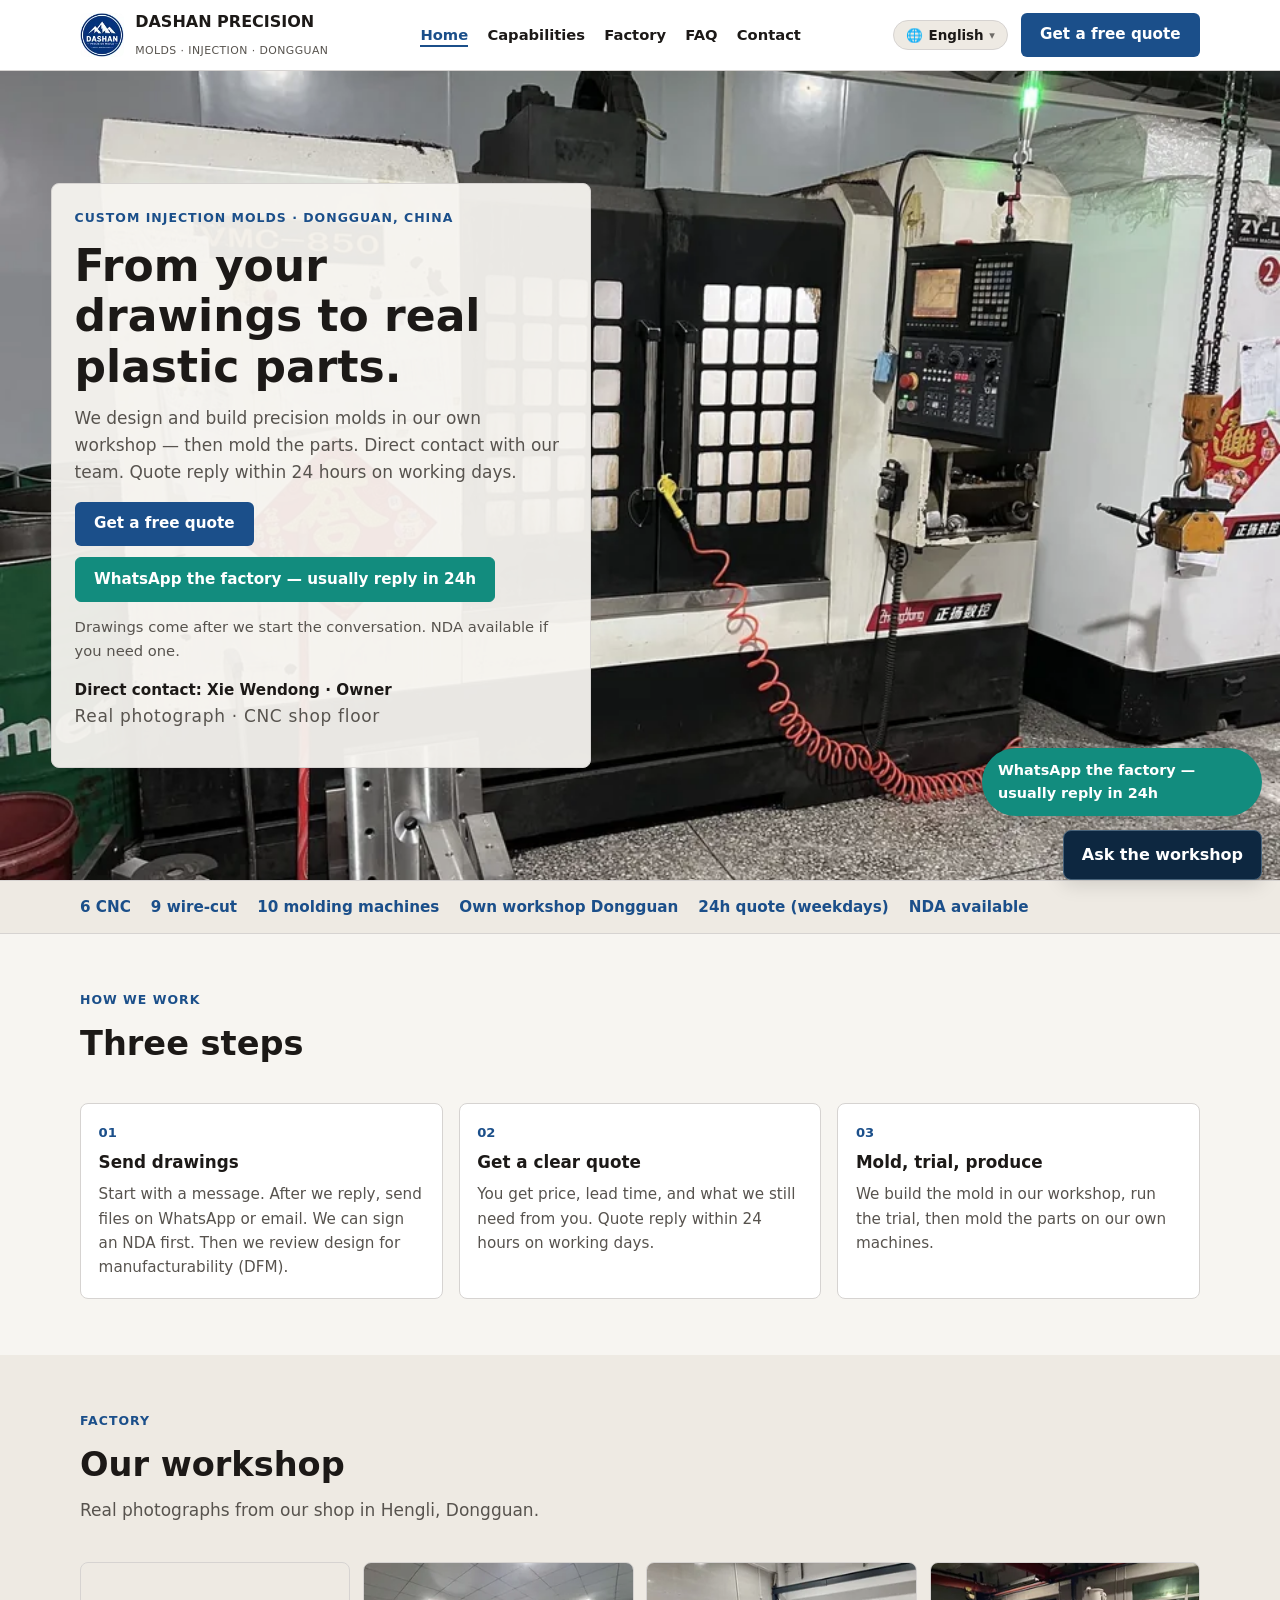
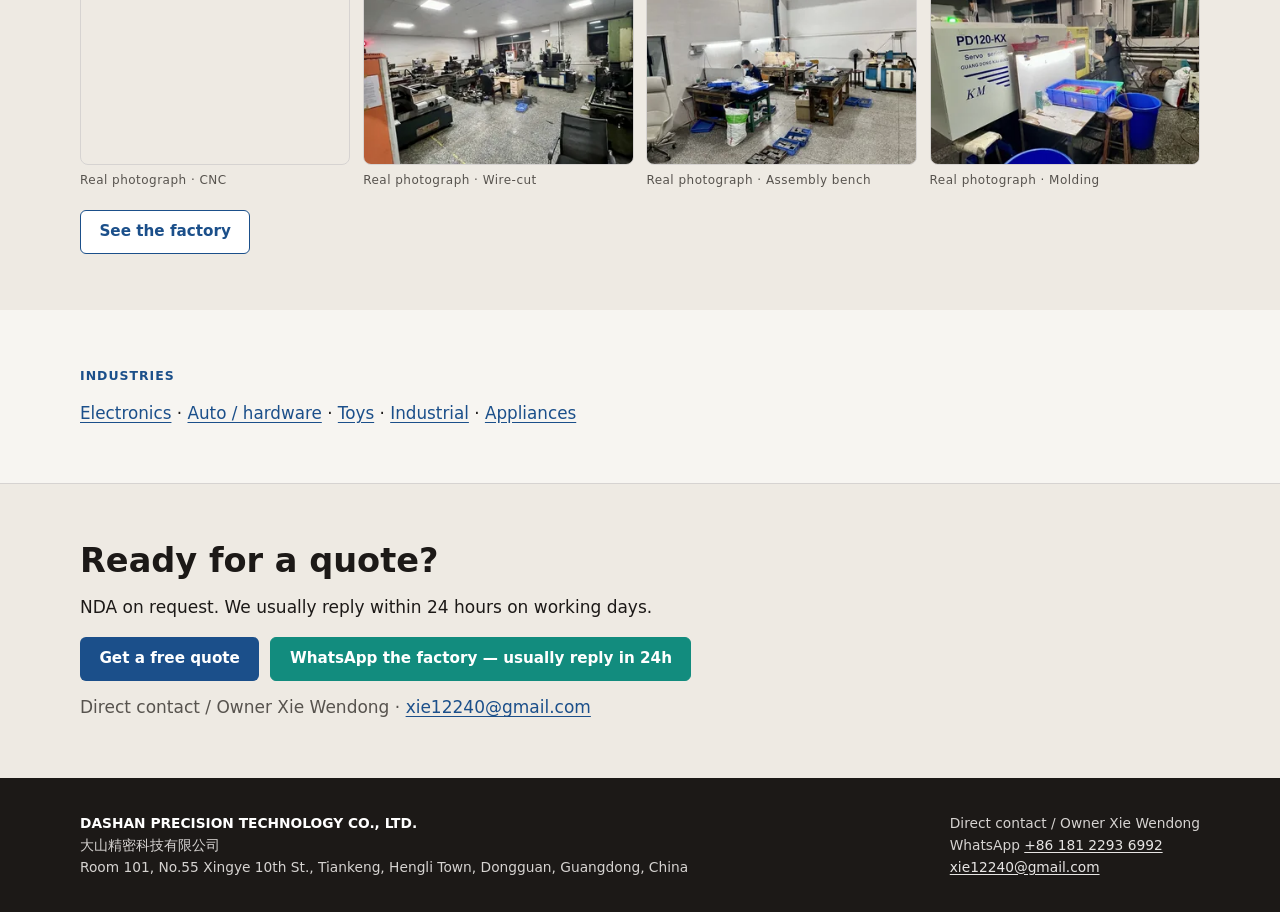
==== index.html @ 5ed15ae7 "feat: restyle the site as a quiet workshop Use the warm paper and steel-blue shell, a real CNC photo" ====
<!DOCTYPE html>
<html lang="en">
<head>
<meta charset="UTF-8">
<meta name="viewport" content="width=device-width, initial-scale=1.0">
<meta name="referrer" content="strict-origin-when-cross-origin">
<title>From your drawings to real plastic parts | DASHAN Precision</title>
<meta name="google-site-verification" content="CxDbq8Pp-N8JmvxLxAROfy2PLgCcijf3y_PEw8szIGc" />
<meta name="description" content="Dashan Precision is a small injection-mold shop in Dongguan. We design and build molds in our own workshop, then mold the parts. Get a free quote.">
<meta property="og:title" content="From your drawings to real plastic parts | DASHAN Precision">
<meta property="og:description" content="Dashan Precision is a small injection-mold shop in Dongguan. We design and build molds in our own workshop, then mold the parts. Get a free quote.">
<meta property="og:type" content="website">
<meta property="og:url" content="https://www.dashanprecision.com/">
<meta property="og:image" content="https://www.dashanprecision.com/assets/images/cnc-01.jpg">
<meta name="twitter:card" content="summary_large_image">
<meta name="twitter:image" content="https://www.dashanprecision.com/assets/images/cnc-01.jpg">

<script type="application/ld+json">
{"@context":"https://schema.org","@graph":[{"@type":"Organization","name":"DASHAN Precision Technology Co., Ltd.","alternateName":"大山精密科技有限公司","description":"Small injection-mold shop in Hengli, Dongguan, China. We design and build molds in our own workshop, then mold the parts.","email":"xie12240@gmail.com","telephone":"+86-181-2293-6992","address":{"@type":"PostalAddress","streetAddress":"Room 101, No.55 Xingye 10th St., Tiankeng, Hengli Town","addressLocality":"Dongguan","addressRegion":"Guangdong","addressCountry":"CN"},"foundingDate":"2021","areaServed":"Worldwide","@id":"https://www.dashanprecision.com/#organization","url":"https://www.dashanprecision.com/","logo":"https://www.dashanprecision.com/assets/images/logo.png"},{"@type":"WebSite","@id":"https://www.dashanprecision.com/#website","name":"DASHAN Precision","url":"https://www.dashanprecision.com/","publisher":{"@id":"https://www.dashanprecision.com/#organization"}}]}
</script>

<link rel="icon" type="image/x-icon" href="favicon.ico"><link rel="icon" type="image/png" sizes="32x32" href="favicon-32.png"><link rel="apple-touch-icon" href="apple-touch-icon.png">
<link rel="stylesheet" href="css/style.css?v=20261005-2">
<script src="js/experience.js" defer></script>
<link rel="canonical" href="https://www.dashanprecision.com/">
</head>
<body class="home">
<a class="skip-link" href="#main-content">Skip to content</a>
<header>
  <div class="container nav">
    <a class="brand" href="/">
      <img src="assets/images/logo-80.webp" srcset="assets/images/logo-80.webp 80w, assets/images/logo-120.webp 120w" sizes="40px" alt="Dashan Precision logo" width="80" height="80">
      <span><span class="bname">DASHAN PRECISION</span><br><span class="btag">Molds · Injection · Dongguan</span></span>
    </a>
    <button class="nav-toggle" aria-label="Menu">☰</button>
    <ul>
      <li><a class="active" href="/">Home</a></li>
      <li><a href="capabilities.html">Capabilities</a></li>
      <li><a href="factory.html">Factory</a></li>
      <li><a href="faq.html">FAQ</a></li>
      <li><a href="contact.html">Contact</a></li>
    </ul>
    <div class="nav-cta"><a class="btn btn-primary" href="contact.html">Get a free quote</a></div>
  </div>
</header>
<main id="main-content" tabindex="-1">
<section class="shop-hero">
  <picture class="hero-photo">
    <source type="image/webp" srcset="assets/images/cnc-01-640.webp 640w, assets/images/cnc-01-960.webp 960w" sizes="100vw">
    <img src="assets/images/cnc-01.jpg" width="1600" height="1200" alt="CNC machines running in the Dashan Precision workshop, Dongguan" fetchpriority="high" decoding="async">
  </picture>
  <div class="hero-panel">
    <div class="kicker">Custom injection molds · Dongguan, China</div>
    <h1>From your drawings to real plastic parts.</h1>
    <p>We design and build precision molds in our own workshop — then mold the parts. Direct contact with our team. Quote reply within 24 hours on working days.</p>
    <div class="ctas">
      <a class="btn btn-primary" href="contact.html">Get a free quote</a>
      <a class="btn btn-wa" href="https://wa.me/8618122936992" target="_blank" rel="noopener">WhatsApp the factory — usually reply in 24h</a>
    </div>
    <p class="micro">Drawings come after we start the conversation. NDA available if you need one.</p>
    <p class="owner-line">Direct contact: Xie Wendong · Owner</p>
    <p class="photo-label">Real photograph · CNC shop floor</p>
  </div>
</section>

<div class="trust-strip">
  <div class="container">
    <span><b>6 CNC</b></span>
    <span><b>9 wire-cut</b></span>
    <span><b>10 molding machines</b></span>
    <span><b>Own workshop Dongguan</b></span>
    <span><b>24h quote (weekdays)</b></span>
    <span><b>NDA available</b></span>
  </div>
</div>

<section>
  <div class="container">
    <div class="sec-head">
      <div class="kicker">How we work</div>
      <h2>Three steps</h2>
    </div>
    <div class="work-steps">
      <article>
        <span>01</span>
        <h3>Send drawings</h3>
        <p>Start with a message. After we reply, send files on WhatsApp or email. We can sign an NDA first. Then we review design for manufacturability (DFM).</p>
      </article>
      <article>
        <span>02</span>
        <h3>Get a clear quote</h3>
        <p>You get price, lead time, and what we still need from you. Quote reply within 24 hours on working days.</p>
      </article>
      <article>
        <span>03</span>
        <h3>Mold, trial, produce</h3>
        <p>We build the mold in our workshop, run the trial, then mold the parts on our own machines.</p>
      </article>
    </div>
  </div>
</section>

<section id="factory-preview" style="background:var(--bg-soft)">
  <div class="container">
    <div class="sec-head">
      <div class="kicker">Factory</div>
      <h2>Our workshop</h2>
      <p>Real photographs from our shop in Hengli, Dongguan.</p>
    </div>
    <div class="factory-grid">
      <figure>
        <img class="real-photo" loading="lazy" src="assets/images/cnc-01-640.webp" srcset="assets/images/cnc-01-320.webp 320w, assets/images/cnc-01-640.webp 640w, assets/images/cnc-01-960.webp 960w" sizes="(max-width:680px) 92vw, 250px" width="320" height="240" alt="CNC machines in the Dashan workshop" decoding="async">
        <figcaption class="photo-label">Real photograph · CNC</figcaption>
      </figure>
      <figure>
        <img class="real-photo" loading="lazy" src="assets/images/wire-cut-640.webp" srcset="assets/images/wire-cut-320.webp 320w, assets/images/wire-cut-640.webp 640w, assets/images/wire-cut-960.webp 960w" sizes="(max-width:680px) 92vw, 250px" width="320" height="240" alt="Wire-cut machines in the Dashan workshop" decoding="async">
        <figcaption class="photo-label">Real photograph · Wire-cut</figcaption>
      </figure>
      <figure>
        <img class="real-photo" loading="lazy" src="assets/images/mold-finishing-640.webp" srcset="assets/images/mold-finishing-320.webp 320w, assets/images/mold-finishing-640.webp 640w, assets/images/mold-finishing-960.webp 960w" sizes="(max-width:680px) 92vw, 250px" width="320" height="240" alt="Mold finishing bench in the Dashan workshop" decoding="async">
        <figcaption class="photo-label">Real photograph · Assembly bench</figcaption>
      </figure>
      <figure>
        <img class="real-photo" loading="lazy" src="assets/images/injection-01-640.webp" srcset="assets/images/injection-01-320.webp 320w, assets/images/injection-01-640.webp 640w, assets/images/injection-01-960.webp 960w" sizes="(max-width:680px) 92vw, 250px" width="320" height="427" alt="Injection molding machines in the Dashan workshop" decoding="async">
        <figcaption class="photo-label">Real photograph · Molding</figcaption>
      </figure>
    </div>
    <p style="margin-top:1.1rem"><a class="btn btn-outline" href="factory.html">See the factory</a></p>
  </div>
</section>

<section>
  <div class="container">
    <div class="kicker">Industries</div>
    <p class="industries-line">
      <a href="electronics.html">Electronics</a>
      <span aria-hidden="true"> · </span>
      <a href="automotive-parts.html">Auto / hardware</a>
      <span aria-hidden="true"> · </span>
      <a href="toys-collectibles.html">Toys</a>
      <span aria-hidden="true"> · </span>
      <a href="industries.html">Industrial</a>
      <span aria-hidden="true"> · </span>
      <a href="home-appliances.html">Appliances</a>
    </p>
  </div>
</section>

<section class="project-band">
  <div class="container">
    <h2>Ready for a quote?</h2>
    <p>NDA on request. We usually reply within 24 hours on working days.</p>
    <div class="ctas">
      <a class="btn btn-primary" href="contact.html">Get a free quote</a>
      <a class="btn btn-wa" href="https://wa.me/8618122936992" target="_blank" rel="noopener">WhatsApp the factory — usually reply in 24h</a>
    </div>
    <p class="mail-line">Direct contact / Owner Xie Wendong · <a href="mailto:xie12240@gmail.com?subject=Drawing%20for%20quote">xie12240@gmail.com</a></p>
  </div>
</section>
</main>
<footer>
  <div class="container">
    <div>
      <b style="color:#fff">DASHAN PRECISION TECHNOLOGY CO., LTD.</b><br>
      大山精密科技有限公司<br>
      Room 101, No.55 Xingye 10th St., Tiankeng, Hengli Town, Dongguan, Guangdong, China
    </div>
    <div>
      Direct contact / Owner Xie Wendong<br>
      WhatsApp <a href="https://wa.me/8618122936992" target="_blank" rel="noopener">+86 181 2293 6992</a><br>
      <a href="mailto:xie12240@gmail.com">xie12240@gmail.com</a>
    </div>
  </div>
</footer>
<script src="js/main.js?v=20261005-1"></script>
<a class="wa-float" href="https://wa.me/8618122936992" target="_blank" rel="noopener" aria-label="WhatsApp the factory — usually reply in 24h">WhatsApp the factory — usually reply in 24h</a>
<div class="m-cta">
  <a href="contact.html">Get a free quote</a>
  <a href="https://wa.me/8618122936992" target="_blank" rel="noopener" aria-label="WhatsApp the factory — usually reply in 24h">WhatsApp the factory — usually reply in 24h</a>
</div>
<script src="js/lang/zh.js?v=20261005-3"></script>
<script src="js/i18n.js?v=20261005-1"></script>
<script src="js/chat.js"></script>
</body>
</html>
---- css/style.css ----
:root{
  --bg:#F7F5F1;
  --bg-card:#FFFFFF;
  --bg-soft:#EEEAE3;
  --text:#1C1917;
  --text-muted:#57534E;
  --border:#D6D3D1;
  --primary:#1B4F8A;
  --primary-hover:#163F6E;
  --accent-wa:#128C7E;
  --navy:#1C1917; --navy2:#163F6E; --accent:#128C7E; --accent2:#163F6E;
  --ink:var(--text); --muted:var(--text-muted); --light:var(--bg-soft); --line:var(--border);
}
*{box-sizing:border-box;margin:0;padding:0}
html{scroll-behavior:smooth}
body{font-family:Inter,system-ui,"Segoe UI",Roboto,Helvetica,Arial,"Microsoft YaHei",sans-serif;color:var(--text);line-height:1.6;background:var(--bg);font-size:17px}
img{max-width:100%;height:auto;display:block}
a{color:inherit;text-decoration:none}
.container{width:min(1120px,92%);margin:0 auto}
.btn{display:inline-flex;align-items:center;justify-content:center;min-height:44px;padding:.7rem 1.15rem;border-radius:6px;font-weight:600;font-size:.95rem;line-height:1.3;cursor:pointer;border:1px solid transparent;transition:.2s;text-align:center}
.btn-primary{background:var(--primary);color:#fff}
.btn-primary:hover{background:var(--primary-hover);color:#fff}
.btn-wa{background:var(--accent-wa);color:#fff;border-color:var(--accent-wa)}
.btn-wa:hover{background:#0E7468;color:#fff}
.btn-ghost{border-color:rgba(255,255,255,.7);color:#fff}
.btn-ghost:hover{background:rgba(255,255,255,.12)}
.btn-outline{border-color:var(--primary);color:var(--primary);background:var(--bg-card)}
.btn-outline:hover{background:var(--primary);color:#fff}
/* header */
header{position:sticky;top:0;z-index:50;background:#fff;border-bottom:1px solid var(--border)}
.nav{display:flex;align-items:center;justify-content:space-between;height:70px}
.brand{display:flex;align-items:center;gap:.7rem}
.brand img{width:44px;height:44px;border-radius:6px;object-fit:cover}
.brand .bname{font-weight:700;color:var(--text);line-height:1.15;font-size:1rem}
.brand .btag{font-size:.68rem;color:var(--muted);letter-spacing:.04em;text-transform:uppercase}
.nav > ul{display:flex;gap:1.2rem;list-style:none}
.nav > ul a{font-size:.92rem;font-weight:600;color:var(--ink)}
.nav > ul a:hover{color:var(--primary)}
.nav-cta{display:flex;align-items:center;gap:.8rem}
.nav-toggle{display:none;background:none;border:1px solid var(--line);border-radius:6px;padding:.4rem .6rem;font-size:1.2rem;cursor:pointer}
/* hero */
.hero{position:relative;color:#fff;background:#081c30}
.hero-bg{position:absolute;inset:0;background-size:cover;background-position:center;opacity:.38}
.hero-inner{position:relative;padding:110px 0 120px;max-width:760px}
.kicker{color:var(--primary);font-weight:700;letter-spacing:.08em;text-transform:uppercase;font-size:.78rem;margin-bottom:.8rem}
.hero h1{font-size:clamp(1.9rem,4.4vw,3.1rem);line-height:1.18;margin-bottom:1.1rem}
.hero p{font-size:1.08rem;color:#dbe6f0;max-width:640px;margin-bottom:1.8rem}
.hero .ctas{display:flex;gap:.9rem;flex-wrap:wrap}
/* trust bar */
.trust{background:var(--bg-soft);color:var(--text);border-bottom:1px solid var(--border)}
.trust .container{display:flex;flex-wrap:wrap;gap:1rem 2.2rem;padding:14px 0;font-size:.92rem}
.trust b{color:var(--text)}
/* sections */
section{padding:74px 0}
.sec-head{max-width:720px;margin-bottom:2.4rem}
.sec-head .kicker{color:var(--primary)}
h2{font-size:clamp(1.5rem,3vw,2.1rem);color:var(--text);font-weight:700;line-height:1.25;margin-bottom:.7rem}
.sec-head p{color:var(--muted)}
h3{color:var(--text);font-weight:650}
/* Keep card and CTA presentation when section headings use semantic h2 tags. */
.card-heading,.contact-heading,.quote-heading{font-size:1.17em;line-height:inherit;letter-spacing:normal;margin-bottom:0}
/* about */
.about-grid{display:grid;grid-template-columns:1.05fr .95fr;gap:2.6rem;align-items:center}
.about-fig{border-radius:10px;overflow:hidden;box-shadow:0 18px 40px rgba(13,39,64,.16)}
.stats{display:grid;grid-template-columns:repeat(4,1fr);gap:1rem;margin-top:2rem}
.stat{background:var(--light);border:1px solid var(--line);border-radius:10px;padding:1rem 1.1rem;text-align:center}
.stat b{display:block;font-size:1.5rem;color:var(--navy)}
.stat span{font-size:.8rem;color:var(--muted)}
/* capabilities cards */
.grid{display:grid;gap:1.3rem}
.cards{grid-template-columns:repeat(3,1fr)}
.card{background:var(--bg-card);border:1px solid var(--border);border-radius:8px;padding:1.5rem}
.card .ico{font-size:1.7rem;margin-bottom:.6rem}
.card h3,.card .card-heading{font-size:1.05rem;margin-bottom:.4rem}
.card p{font-size:.9rem;color:var(--muted)}
/* process */
.process{display:grid;grid-template-columns:repeat(6,1fr);gap:.8rem;margin-top:1.4rem}
.step{background:#fff;border:1px solid var(--line);border-radius:10px;padding:.9rem;text-align:center;font-size:.82rem;font-weight:600;color:var(--navy)}
.step i{display:block;font-style:normal;font-size:1.25rem;margin-bottom:.3rem}
/* galleries */
.gallery{display:grid;grid-template-columns:repeat(3,1fr);gap:1.1rem}
.g-item{border-radius:10px;overflow:hidden;position:relative;border:1px solid var(--line)}
.g-item img{height:240px;width:100%;object-fit:cover;transition:.3s}
.g-item:hover img{transform:scale(1.04)}
.g-cap{position:absolute;left:0;right:0;bottom:0;background:linear-gradient(transparent,rgba(6,18,32,.85));color:#fff;padding:.7rem .9rem .6rem;font-size:.85rem;font-weight:600}
.gallery.two{grid-template-columns:repeat(2,1fr)}
.gallery.two .g-item img{height:300px}
/* industries */
.industries{background:var(--light)}
.ind-grid{display:grid;grid-template-columns:repeat(5,1fr);gap:1rem}
.ind{border:1px solid var(--line);background:#fff;border-radius:12px;padding:1.4rem 1.2rem;text-align:center}
.ind .ico{font-size:1.9rem;margin-bottom:.5rem}
.ind b{display:block;color:var(--navy);font-size:.98rem;margin-bottom:.25rem}
.ind span{font-size:.82rem;color:var(--muted)}
/* why */
.why-grid{display:grid;grid-template-columns:1fr 1fr;gap:2.6rem;align-items:center}
.why-list{list-style:none;margin-top:1rem}
.why-list li{padding:.5rem 0 .5rem 1.8rem;position:relative;color:#33475b}
.why-list li::before{content:"✓";position:absolute;left:0;color:var(--accent2);font-weight:800}
.why-fig img{border-radius:10px;box-shadow:0 18px 40px rgba(13,39,64,.16)}
/* contact */
.contact-grid{display:grid;grid-template-columns:1.15fr .85fr;gap:2.4rem;align-items:start}
.form{background:#fff;border:1px solid var(--line);border-radius:14px;padding:1.8rem;box-shadow:0 10px 30px rgba(13,39,64,.06)}
.f-row{display:grid;grid-template-columns:1fr 1fr;gap:1rem}
.field{margin-bottom:1rem}
.field label{display:block;font-size:.84rem;font-weight:600;color:var(--navy);margin-bottom:.35rem}
.field input,.field select,.field textarea{width:100%;padding:.72rem .8rem;border:1px solid #cdd7e0;border-radius:7px;font-size:.95rem;font-family:inherit;background:#fff}
.field textarea{min-height:120px;resize:vertical}
.field .hint{font-size:.78rem;color:var(--muted);margin-top:.3rem}
.cbox{padding:1.6rem;background:var(--navy);color:#eaf1f8;border-radius:14px}
.cbox h3,.cbox .contact-heading{color:#fff;margin-bottom:.6rem}
.cbox p{font-size:.92rem;margin-bottom:1rem;color:#cfe0ef}
.cbox .big{font-size:1.05rem;font-weight:700;color:#fff;margin-bottom:.2rem}
.cbox .row{display:flex;gap:.6rem;margin:.5rem 0;align-items:flex-start}
.cbox .row .l{color:#E7E5E4;font-weight:700;min-width:88px}
footer{background:#1C1917;color:#D6D3D1;padding:34px 0;font-size:.86rem}
footer .container{display:flex;justify-content:space-between;gap:1rem;flex-wrap:wrap}
footer a{color:#E7E5E4;text-decoration:underline;text-underline-offset:.18em}
@media(max-width:960px){
  .cards{grid-template-columns:repeat(2,1fr)}
  .ind-grid{grid-template-columns:repeat(3,1fr)}
  .about-grid,.why-grid,.contact-grid{grid-template-columns:1fr}
  .process{grid-template-columns:repeat(3,1fr)}
}
@media(max-width:680px){
  .nav > ul{display:none;position:absolute;top:100%;left:0;right:0;background:#fff;flex-direction:column;padding:1rem;border-bottom:1px solid var(--line)}
  .nav > ul.open{display:flex}
  .nav-toggle{display:block}
  .nav-cta .btn{display:none}
  .cards,.ind-grid,.gallery,.gallery.two{grid-template-columns:1fr}
  .stats{grid-template-columns:repeat(2,1fr)}
  .f-row{grid-template-columns:1fr}
  .process{grid-template-columns:repeat(2,1fr)}
  section{padding:54px 0}
}

.nav > ul a.active{color:var(--primary);border-bottom:2px solid var(--primary);padding-bottom:2px}

/* floating whatsapp + mobile bottom CTA + inquiry band */
.inq-band{background:var(--bg-soft);color:var(--text);padding:44px 0;border-top:1px solid var(--border)}
.inq-band .container{display:flex;justify-content:space-between;align-items:center;gap:1.4rem;flex-wrap:wrap}
.inq-band h3,.inq-band .quote-heading{color:var(--text);margin-bottom:.3rem}
.inq-band p{color:var(--text-muted);margin:0;max-width:600px;font-size:.95rem}
.inq-btns{display:flex;gap:.8rem;flex-wrap:wrap}
.btn-ghost-inv{border:1px solid var(--border);color:var(--text);background:var(--bg-card)}
.btn-ghost-inv:hover{border-color:var(--primary);color:var(--primary)}
.wa-float{position:fixed;right:18px;bottom:84px;z-index:60;background:var(--accent-wa);color:#fff;font-weight:700;padding:.7rem 1rem;border-radius:999px;box-shadow:0 6px 18px rgba(28,25,23,.18);font-size:.9rem;display:flex;align-items:center;gap:.45rem;max-width:min(280px,calc(100% - 24px))}
.wa-float:hover{background:#0E7468;color:#fff}
.m-cta{display:none}
@media(max-width:680px){
  body{padding-bottom:88px}
  .m-cta{display:flex;position:fixed;left:0;right:0;bottom:0;z-index:59;background:#fff;border-top:1px solid var(--border);gap:8px;padding:8px}
  .m-cta a{flex:1;display:flex;align-items:center;justify-content:center;text-align:center;min-height:44px;padding:.45rem .4rem;border-radius:6px;font-weight:700;font-size:.78rem;line-height:1.25}
  .m-cta a:first-child{background:var(--primary);color:#fff}
  .m-cta a:last-child{background:var(--accent-wa);color:#fff}
  .wa-float{bottom:96px;right:12px}
}

.nums{background:#fff}
.nums .container{display:grid;grid-template-columns:repeat(4,1fr);gap:1rem;padding:26px 0;text-align:center;border-bottom:1px solid var(--line)}
.nums b{display:block;font-size:clamp(1.6rem,3.4vw,2.2rem);color:var(--navy);line-height:1.1}
.nums span{font-size:.86rem;color:var(--muted)}
@media(max-width:680px){.nums .container{grid-template-columns:repeat(2,1fr)}}

/* ===== 多语言切换 ===== */
#lang-banner{position:fixed;top:78px;right:12px;z-index:49;max-width:calc(100% - 24px);border-radius:6px;background:#123653;color:#dbe6f0;text-align:center;font-size:.85rem;padding:.45rem .8rem}
#lang-banner a{color:#E7E5E4;margin:0 .5rem;font-weight:600;text-decoration:underline}
.lang-w{position:relative;display:inline-block}
.lang-btn{display:flex;align-items:center;gap:.35rem;background:var(--light);border:1px solid var(--line);border-radius:999px;padding:.42rem .75rem;font-size:.84rem;color:var(--navy);cursor:pointer;font-family:inherit;font-weight:600}
.lang-btn:hover{border-color:var(--accent2)}
.lang-btn .caret{opacity:.6;font-size:.7rem}
.lang-menu{display:none;position:absolute;right:0;top:calc(100% + 6px);background:#fff;border:1px solid var(--line);border-radius:10px;box-shadow:0 12px 30px rgba(13,39,64,.14);min-width:150px;padding:.3rem;list-style:none;z-index:80}
.lang-w.open .lang-menu{display:block}
.lang-menu li a{display:block;padding:.5rem .7rem;border-radius:7px;font-size:.88rem;color:var(--ink);cursor:pointer}
.lang-menu li a:hover{background:var(--light)}
.lang-menu li a.active{color:var(--primary);font-weight:700}
@media(max-width:480px){.lang-btn .lang-cur{display:none}}

:focus-visible{outline:3px solid var(--primary);outline-offset:3px}
.skip-link{position:fixed;top:-100px;left:1rem;z-index:100;background:#fff;color:var(--navy);padding:.7rem 1rem;border:2px solid var(--navy)}
.skip-link:focus{top:.5rem}
.industry-details{grid-template-columns:repeat(2,minmax(0,1fr));gap:1.6rem}
@media(max-width:680px){.industry-details{grid-template-columns:minmax(0,1fr)}}
.contact-grid > *,.f-row > *{min-width:0}
.cbox .row > span{min-width:0;overflow-wrap:anywhere}
@media(min-width:681px) and (max-width:1100px){
  .nav{height:auto;min-height:70px;flex-wrap:wrap;gap:.6rem;padding:.6rem 0}
  .nav > ul{order:3;width:100%;justify-content:center;flex-wrap:wrap}
}
@media(max-width:680px){
  .nav{gap:.4rem}
  .brand{min-width:0;gap:.4rem}
  .brand .bname{font-size:.875rem}
  .brand .btag{font-size:.625rem;letter-spacing:0}
  .nav-toggle,.lang-btn{min-height:44px;flex-shrink:0}
  .nav > ul a{display:block;padding:.35rem 0}
  .field input,.field select,.field textarea{font-size:1rem}
  .form{padding:1.1rem}
  .wa-float{display:none}
}
@media(prefers-reduced-motion:reduce){html{scroll-behavior:auto}*,*::before,*::after{transition:none!important}}

.page-hero{background:var(--bg-soft);color:var(--text);padding:0}
.page-hero .container{padding:64px 0}
.page-hero h1,.page-hero .page-title{color:var(--text);font-weight:700;font-size:clamp(1.7rem,3.6vw,2.6rem);line-height:1.2}
.page-hero p{color:var(--text-muted)}
.band{background:var(--bg-soft);color:var(--text)}
.band .quote-heading,.band h2{color:var(--text)}
.band p{color:var(--text-muted)}
.photo-label{display:inline-block;font-size:.75rem;letter-spacing:.04em;color:var(--text-muted);margin-top:.35rem}
.real-photo{filter:saturate(.88)}
.real-photo img,.shop-hero .hero-photo img{filter:saturate(.88)}

.shop-hero{position:relative;min-height:620px;padding:0;background:#1C1917;overflow:hidden}
.shop-hero .hero-photo{position:absolute;inset:0}
.shop-hero .hero-photo img{width:100%;height:100%;object-fit:cover;object-position:62% center}
.shop-hero .hero-panel{position:relative;z-index:1;width:min(540px,calc(100% - 8%));margin:56px 0 56px 4%;background:rgba(247,245,241,.94);border:1px solid var(--border);border-radius:8px;padding:1.5rem 1.4rem 1.3rem}
.shop-hero h1{font-size:clamp(2rem,4vw,2.75rem);font-weight:700;line-height:1.15;color:var(--text);margin:0 0 .75rem}
.shop-hero p{color:var(--text-muted);font-size:17px;line-height:1.6;margin:0 0 1rem}
.shop-hero .ctas{display:flex;flex-wrap:wrap;gap:.7rem;margin-bottom:.85rem}
.shop-hero .micro{font-size:.92rem}
.shop-hero .owner-line{color:var(--text);font-weight:600;font-size:.95rem;margin:0}
.trust-strip{background:var(--bg-soft);border-top:1px solid var(--border);border-bottom:1px solid var(--border)}
.trust-strip .container{display:flex;flex-wrap:wrap;gap:.5rem 1.25rem;padding:14px 0;font-size:.95rem}
.trust-strip b{color:var(--primary)}
.home section{padding:56px 0}
.work-steps{display:grid;grid-template-columns:repeat(3,minmax(0,1fr));gap:1rem}
.work-steps article{background:var(--bg-card);border:1px solid var(--border);border-radius:8px;padding:1.15rem 1.1rem}
.work-steps span{display:block;color:var(--primary);font-weight:700;font-size:.82rem;margin-bottom:.35rem}
.work-steps h3{font-size:1.05rem;margin-bottom:.4rem}
.work-steps p{color:var(--text-muted);font-size:.95rem;margin:0}
.factory-grid{display:grid;grid-template-columns:repeat(4,minmax(0,1fr));gap:.8rem}
.factory-grid figure{margin:0}
.factory-grid img{width:100%;aspect-ratio:4/3;object-fit:cover;border-radius:8px;border:1px solid var(--border)}
.industries-line{font-size:1.05rem;line-height:1.7}
.industries-line a{color:var(--primary);text-decoration:underline;text-underline-offset:.15em}
.project-band{background:var(--bg-soft);border-top:1px solid var(--border);padding:48px 0}
.project-band .ctas{display:flex;flex-wrap:wrap;gap:.7rem;margin-top:1rem}
.project-band .mail-line{margin-top:.85rem;color:var(--text-muted)}
.project-band .mail-line a{color:var(--primary);text-decoration:underline;text-underline-offset:.15em}
.contact-photo{margin:0 0 1rem}
.contact-photo img{width:100%;aspect-ratio:16/9;object-fit:cover;border-radius:8px;border:1px solid var(--border)}
@media(max-width:900px){
  .work-steps{grid-template-columns:1fr}
  .factory-grid{grid-template-columns:1fr 1fr}
}
@media(max-width:680px){
  .shop-hero{display:flex;flex-direction:column;min-height:0;background:var(--bg)}
  .shop-hero .hero-photo{position:relative;height:55vh}
  .shop-hero .hero-panel{width:100%;margin:0;border-radius:0;border-left:0;border-right:0}
  .shop-hero .ctas,.project-band .ctas{flex-direction:column}
  .shop-hero .ctas .btn,.project-band .ctas .btn{width:100%}
  .factory-grid{grid-template-columns:1fr}
}
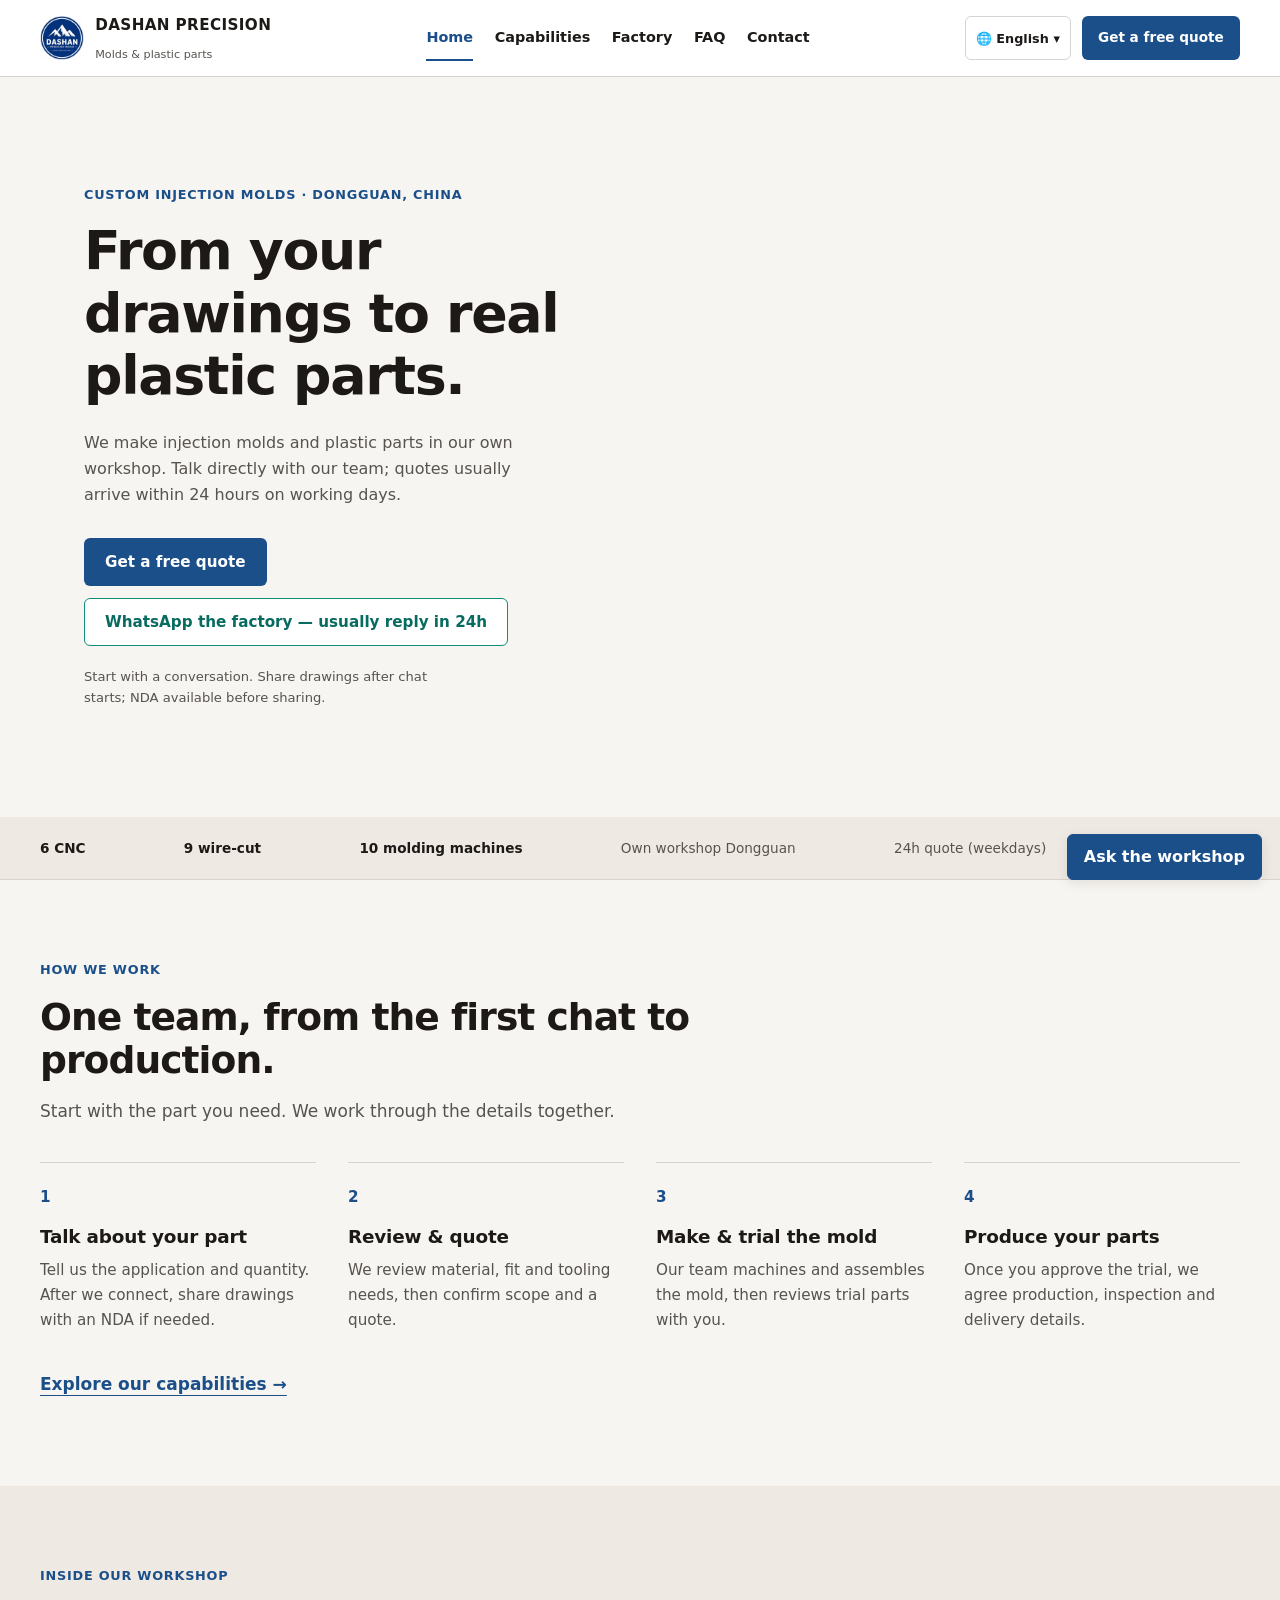
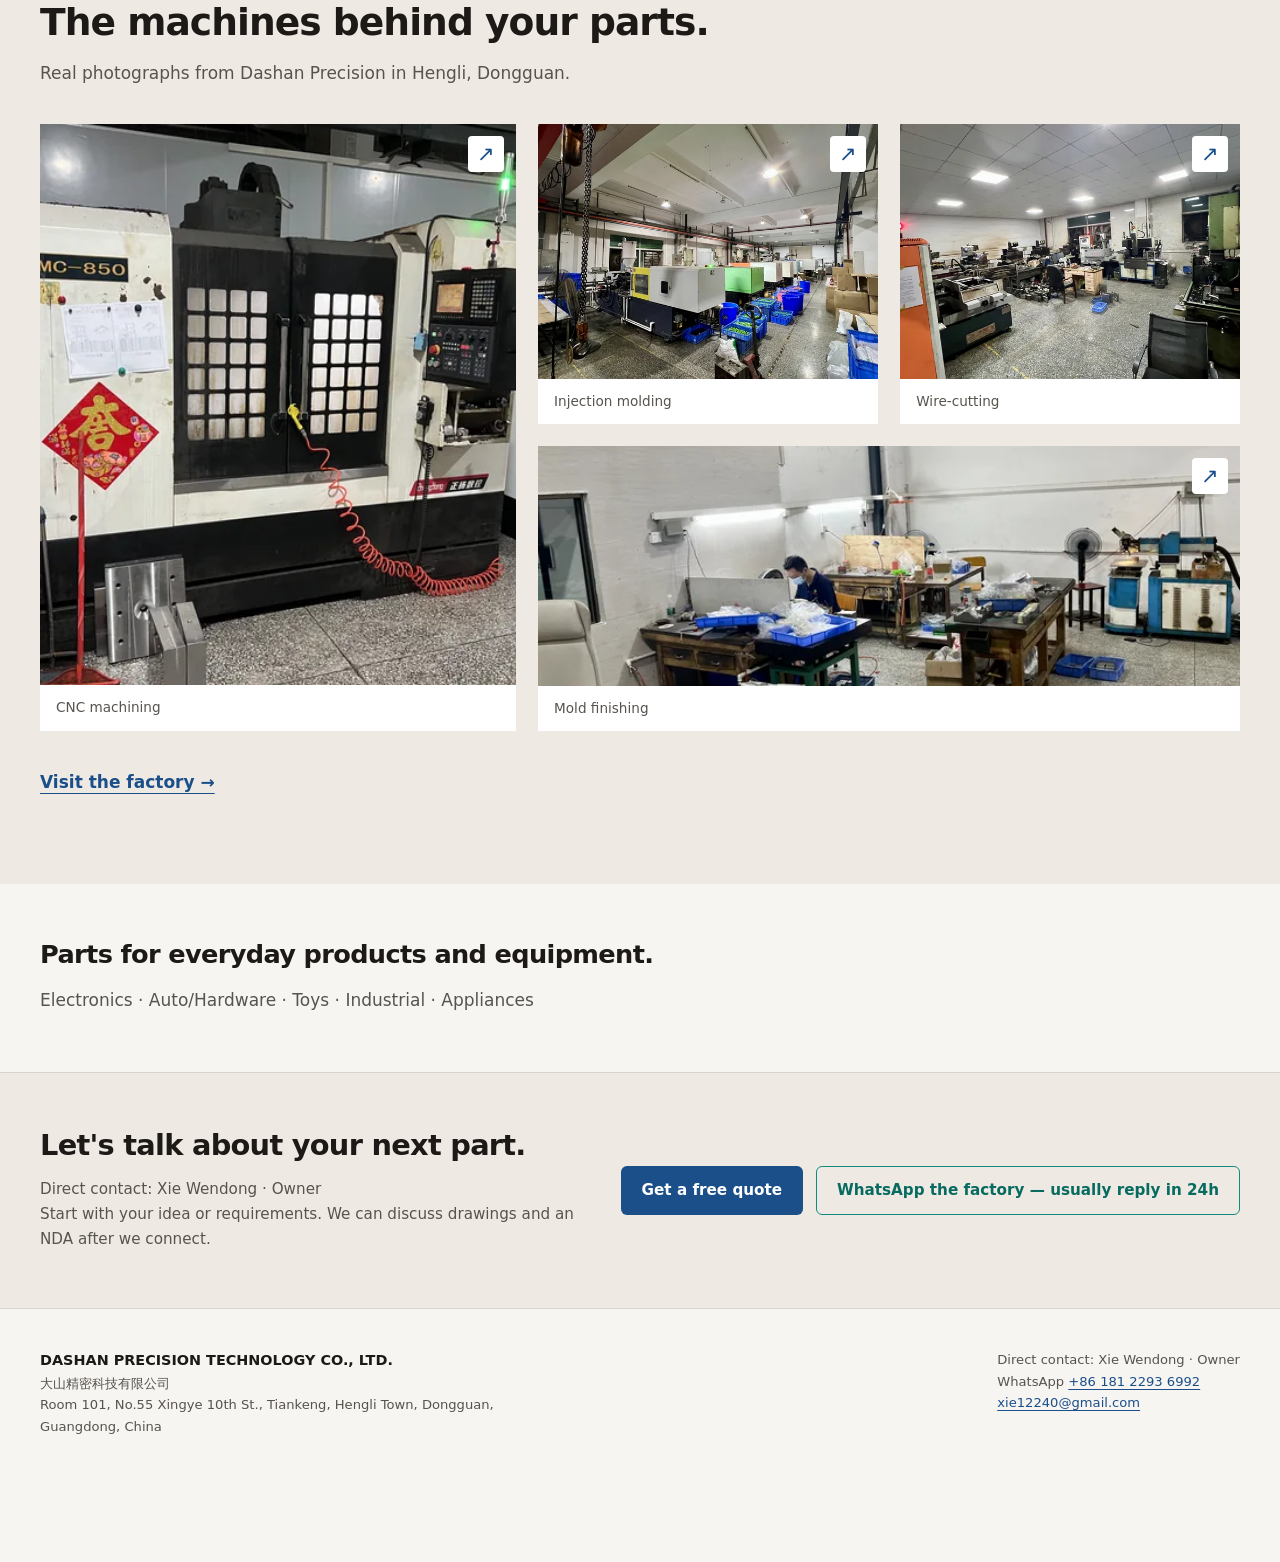
==== commit e38b8b85: "Round 2: restyle the site as a quiet photo-led Dongguan workshop" ====
--- a/index.html
+++ b/index.html
@@ -4,182 +4,80 @@
 <meta charset="UTF-8">
 <meta name="viewport" content="width=device-width, initial-scale=1.0">
 <meta name="referrer" content="strict-origin-when-cross-origin">
-<title>From your drawings to real plastic parts | DASHAN Precision</title>
+<title>Injection Mold Manufacturer in China | DASHAN Precision</title>
 <meta name="google-site-verification" content="CxDbq8Pp-N8JmvxLxAROfy2PLgCcijf3y_PEw8szIGc" />
-<meta name="description" content="Dashan Precision is a small injection-mold shop in Dongguan. We design and build molds in our own workshop, then mold the parts. Get a free quote.">
-<meta property="og:title" content="From your drawings to real plastic parts | DASHAN Precision">
-<meta property="og:description" content="Dashan Precision is a small injection-mold shop in Dongguan. We design and build molds in our own workshop, then mold the parts. Get a free quote.">
+<meta name="description" content="Precision injection mold & injection molding manufacturer in Dongguan, China since 2021. Mold design, CNC, wire cutting, trial molding & mass production in-house. Free DFM, fast quote.">
+<meta property="og:title" content="Injection Mold Manufacturer in China | DASHAN Precision">
+<meta property="og:description" content="Precision injection mold & injection molding manufacturer in Dongguan, China since 2021. Mold design, CNC, wire cutting, trial molding & mass production in-house. Free DFM, fast quote.">
 <meta property="og:type" content="website">
 <meta property="og:url" content="https://www.dashanprecision.com/">
-<meta property="og:image" content="https://www.dashanprecision.com/assets/images/cnc-01.jpg">
+<meta property="og:image" content="https://www.dashanprecision.com/assets/images/factory/LOOGO.JPG.png">
 <meta name="twitter:card" content="summary_large_image">
-<meta name="twitter:image" content="https://www.dashanprecision.com/assets/images/cnc-01.jpg">
+<meta name="twitter:image" content="https://www.dashanprecision.com/assets/images/factory/LOOGO.JPG.png">
 
 <script type="application/ld+json">
-{"@context":"https://schema.org","@graph":[{"@type":"Organization","name":"DASHAN Precision Technology Co., Ltd.","alternateName":"大山精密科技有限公司","description":"Small injection-mold shop in Hengli, Dongguan, China. We design and build molds in our own workshop, then mold the parts.","email":"xie12240@gmail.com","telephone":"+86-181-2293-6992","address":{"@type":"PostalAddress","streetAddress":"Room 101, No.55 Xingye 10th St., Tiankeng, Hengli Town","addressLocality":"Dongguan","addressRegion":"Guangdong","addressCountry":"CN"},"foundingDate":"2021","areaServed":"Worldwide","@id":"https://www.dashanprecision.com/#organization","url":"https://www.dashanprecision.com/","logo":"https://www.dashanprecision.com/assets/images/logo.png"},{"@type":"WebSite","@id":"https://www.dashanprecision.com/#website","name":"DASHAN Precision","url":"https://www.dashanprecision.com/","publisher":{"@id":"https://www.dashanprecision.com/#organization"}}]}
+{"@context":"https://schema.org","@graph":[{"@type":"Organization","name":"DASHAN Precision Technology Co., Ltd.","alternateName":"大山精密科技有限公司","description":"One-stop precision injection mold & injection molding manufacturer in Hengli, Dongguan, China.","email":"xie12240@gmail.com","telephone":"+86-181-2293-6992","address":{"@type":"PostalAddress","streetAddress":"Room 101, No.55 Xingye 10th St., Tiankeng, Hengli Town","addressLocality":"Dongguan","addressRegion":"Guangdong","addressCountry":"CN"},"foundingDate":"2021","areaServed":"Worldwide","@id":"https://www.dashanprecision.com/#organization","url":"https://www.dashanprecision.com/","logo":"https://www.dashanprecision.com/assets/images/factory/LOOGO.JPG.png"},{"@type":"WebSite","@id":"https://www.dashanprecision.com/#website","name":"DASHAN Precision","url":"https://www.dashanprecision.com/","publisher":{"@id":"https://www.dashanprecision.com/#organization"}}]}
 </script>
 
 <link rel="icon" type="image/x-icon" href="favicon.ico"><link rel="icon" type="image/png" sizes="32x32" href="favicon-32.png"><link rel="apple-touch-icon" href="apple-touch-icon.png">
-<link rel="stylesheet" href="css/style.css?v=20261005-2">
+<link rel="stylesheet" href="css/style.css?v=20261006-2">
 <script src="js/experience.js" defer></script>
 <link rel="canonical" href="https://www.dashanprecision.com/">
-</head>
-<body class="home">
+</head><body class="quiet-workshop">
 <a class="skip-link" href="#main-content">Skip to content</a>
 <header>
   <div class="container nav">
-    <a class="brand" href="/">
-      <img src="assets/images/logo-80.webp" srcset="assets/images/logo-80.webp 80w, assets/images/logo-120.webp 120w" sizes="40px" alt="Dashan Precision logo" width="80" height="80">
-      <span><span class="bname">DASHAN PRECISION</span><br><span class="btag">Molds · Injection · Dongguan</span></span>
-    </a>
+    <a class="brand" href="/"><img src="assets/images/factory/logo.webp" alt="Dashan Precision logo" width="80" height="80"><span><span class="bname">DASHAN PRECISION</span><br><span class="btag">Molds &amp; plastic parts</span></span></a>
     <button class="nav-toggle" aria-label="Menu">☰</button>
-    <ul>
-      <li><a class="active" href="/">Home</a></li>
-      <li><a href="capabilities.html">Capabilities</a></li>
-      <li><a href="factory.html">Factory</a></li>
-      <li><a href="faq.html">FAQ</a></li>
-      <li><a href="contact.html">Contact</a></li>
-    </ul>
+    <ul><li><a class="active" href="/">Home</a></li><li><a href="capabilities.html">Capabilities</a></li><li><a href="factory.html">Factory</a></li><li><a href="faq.html">FAQ</a></li><li><a href="contact.html">Contact</a></li></ul>
     <div class="nav-cta"><a class="btn btn-primary" href="contact.html">Get a free quote</a></div>
   </div>
 </header>
 <main id="main-content" tabindex="-1">
-<section class="shop-hero">
-  <picture class="hero-photo">
-    <source type="image/webp" srcset="assets/images/cnc-01-640.webp 640w, assets/images/cnc-01-960.webp 960w" sizes="100vw">
-    <img src="assets/images/cnc-01.jpg" width="1600" height="1200" alt="CNC machines running in the Dashan Precision workshop, Dongguan" fetchpriority="high" decoding="async">
-  </picture>
-  <div class="hero-panel">
-    <div class="kicker">Custom injection molds · Dongguan, China</div>
-    <h1>From your drawings to real plastic parts.</h1>
-    <p>We design and build precision molds in our own workshop — then mold the parts. Direct contact with our team. Quote reply within 24 hours on working days.</p>
-    <div class="ctas">
-      <a class="btn btn-primary" href="contact.html">Get a free quote</a>
-      <a class="btn btn-wa" href="https://wa.me/8618122936992" target="_blank" rel="noopener">WhatsApp the factory — usually reply in 24h</a>
+  <section class="hero workshop-hero">
+    <picture class="workshop-photo"><source media="(max-width:680px)" srcset="assets/images/factory/workshop-hero-640.webp"><img src="assets/images/factory/workshop-hero-1600.webp" width="1600" height="1200" alt="Machining equipment inside Dashan Precision's own Dongguan workshop" fetchpriority="high" decoding="async"></picture>
+    <div class="container"><div class="hero-inner">
+      <div class="kicker">Custom injection molds · Dongguan, China</div>
+      <h1>From your drawings to real plastic parts.</h1>
+      <p>We make injection molds and plastic parts in our own workshop. Talk directly with our team; quotes usually arrive within 24 hours on working days.</p>
+      <div class="ctas"><a class="btn btn-primary" href="contact.html">Get a free quote</a><a class="btn btn-ghost" href="https://wa.me/8618122936992" target="_blank" rel="noopener">WhatsApp the factory — usually reply in 24h</a></div>
+      <p class="hero-note">Start with a conversation. Share drawings after chat starts; NDA available before sharing.</p>
+    </div></div>
+  </section>
+  <div class="trust"><div class="container"><span><b>6 CNC</b></span><span><b>9 wire-cut</b></span><span><b>10 molding machines</b></span><span>Own workshop Dongguan</span><span>24h quote (weekdays)</span><span>NDA available</span></div></div>
+  <section class="workflow"><div class="container">
+    <div class="sec-head"><div class="kicker">How we work</div><h2>One team, from the first chat to production.</h2><p>Start with the part you need. We work through the details together.</p></div>
+    <ol class="process">
+      <li class="step"><h3>Talk about your part</h3><p>Tell us the application and quantity. After we connect, share drawings with an NDA if needed.</p></li>
+      <li class="step"><h3>Review &amp; quote</h3><p>We review material, fit and tooling needs, then confirm scope and a quote.</p></li>
+      <li class="step"><h3>Make &amp; trial the mold</h3><p>Our team machines and assembles the mold, then reviews trial parts with you.</p></li>
+      <li class="step"><h3>Produce your parts</h3><p>Once you approve the trial, we agree production, inspection and delivery details.</p></li>
+    </ol>
+    <a class="text-link" href="capabilities.html">Explore our capabilities →</a>
+  </div></section>
+  <section id="factory-preview" class="factory-preview"><div class="container">
+    <div class="sec-head"><div class="kicker">Inside our workshop</div><h2>The machines behind your parts.</h2><p>Real photographs from Dashan Precision in Hengli, Dongguan.</p></div>
+    <div class="gallery factory-grid">
+      <figure class="g-item"><img src="assets/images/factory/cnc-960.webp" srcset="assets/images/factory/cnc-640.webp 640w, assets/images/factory/cnc-960.webp 960w" sizes="(max-width:680px) 92vw, 44vw" width="960" height="720" loading="lazy" decoding="async" alt="CNC machining area at Dashan Precision"><figcaption class="g-cap">CNC machining</figcaption></figure>
+      <figure class="g-item"><img src="assets/images/factory/injection-960.webp" srcset="assets/images/factory/injection-640.webp 640w, assets/images/factory/injection-960.webp 960w" sizes="(max-width:680px) 92vw, 44vw" width="960" height="720" loading="lazy" decoding="async" alt="Injection molding machines in the Dashan workshop"><figcaption class="g-cap">Injection molding</figcaption></figure>
+      <figure class="g-item"><img src="assets/images/factory/wire-cut-960.webp" srcset="assets/images/factory/wire-cut-640.webp 640w, assets/images/factory/wire-cut-960.webp 960w" sizes="(max-width:680px) 92vw, 44vw" width="960" height="720" loading="lazy" decoding="async" alt="Precision wire-cutting area at Dashan Precision"><figcaption class="g-cap">Wire-cutting</figcaption></figure>
+      <figure class="g-item"><img src="assets/images/factory/mold-finishing-960.webp" srcset="assets/images/factory/mold-finishing-640.webp 640w, assets/images/factory/mold-finishing-960.webp 960w" sizes="(max-width:680px) 92vw, 44vw" width="960" height="720" loading="lazy" decoding="async" alt="Mold finishing work area at Dashan Precision"><figcaption class="g-cap">Mold finishing</figcaption></figure>
     </div>
-    <p class="micro">Drawings come after we start the conversation. NDA available if you need one.</p>
-    <p class="owner-line">Direct contact: Xie Wendong · Owner</p>
-    <p class="photo-label">Real photograph · CNC shop floor</p>
-  </div>
-</section>
-
-<div class="trust-strip">
-  <div class="container">
-    <span><b>6 CNC</b></span>
-    <span><b>9 wire-cut</b></span>
-    <span><b>10 molding machines</b></span>
-    <span><b>Own workshop Dongguan</b></span>
-    <span><b>24h quote (weekdays)</b></span>
-    <span><b>NDA available</b></span>
-  </div>
-</div>
-
-<section>
-  <div class="container">
-    <div class="sec-head">
-      <div class="kicker">How we work</div>
-      <h2>Three steps</h2>
-    </div>
-    <div class="work-steps">
-      <article>
-        <span>01</span>
-        <h3>Send drawings</h3>
-        <p>Start with a message. After we reply, send files on WhatsApp or email. We can sign an NDA first. Then we review design for manufacturability (DFM).</p>
-      </article>
-      <article>
-        <span>02</span>
-        <h3>Get a clear quote</h3>
-        <p>You get price, lead time, and what we still need from you. Quote reply within 24 hours on working days.</p>
-      </article>
-      <article>
-        <span>03</span>
-        <h3>Mold, trial, produce</h3>
-        <p>We build the mold in our workshop, run the trial, then mold the parts on our own machines.</p>
-      </article>
-    </div>
-  </div>
-</section>
-
-<section id="factory-preview" style="background:var(--bg-soft)">
-  <div class="container">
-    <div class="sec-head">
-      <div class="kicker">Factory</div>
-      <h2>Our workshop</h2>
-      <p>Real photographs from our shop in Hengli, Dongguan.</p>
-    </div>
-    <div class="factory-grid">
-      <figure>
-        <img class="real-photo" loading="lazy" src="assets/images/cnc-01-640.webp" srcset="assets/images/cnc-01-320.webp 320w, assets/images/cnc-01-640.webp 640w, assets/images/cnc-01-960.webp 960w" sizes="(max-width:680px) 92vw, 250px" width="320" height="240" alt="CNC machines in the Dashan workshop" decoding="async">
-        <figcaption class="photo-label">Real photograph · CNC</figcaption>
-      </figure>
-      <figure>
-        <img class="real-photo" loading="lazy" src="assets/images/wire-cut-640.webp" srcset="assets/images/wire-cut-320.webp 320w, assets/images/wire-cut-640.webp 640w, assets/images/wire-cut-960.webp 960w" sizes="(max-width:680px) 92vw, 250px" width="320" height="240" alt="Wire-cut machines in the Dashan workshop" decoding="async">
-        <figcaption class="photo-label">Real photograph · Wire-cut</figcaption>
-      </figure>
-      <figure>
-        <img class="real-photo" loading="lazy" src="assets/images/mold-finishing-640.webp" srcset="assets/images/mold-finishing-320.webp 320w, assets/images/mold-finishing-640.webp 640w, assets/images/mold-finishing-960.webp 960w" sizes="(max-width:680px) 92vw, 250px" width="320" height="240" alt="Mold finishing bench in the Dashan workshop" decoding="async">
-        <figcaption class="photo-label">Real photograph · Assembly bench</figcaption>
-      </figure>
-      <figure>
-        <img class="real-photo" loading="lazy" src="assets/images/injection-01-640.webp" srcset="assets/images/injection-01-320.webp 320w, assets/images/injection-01-640.webp 640w, assets/images/injection-01-960.webp 960w" sizes="(max-width:680px) 92vw, 250px" width="320" height="427" alt="Injection molding machines in the Dashan workshop" decoding="async">
-        <figcaption class="photo-label">Real photograph · Molding</figcaption>
-      </figure>
-    </div>
-    <p style="margin-top:1.1rem"><a class="btn btn-outline" href="factory.html">See the factory</a></p>
-  </div>
-</section>
-
-<section>
-  <div class="container">
-    <div class="kicker">Industries</div>
-    <p class="industries-line">
-      <a href="electronics.html">Electronics</a>
-      <span aria-hidden="true"> · </span>
-      <a href="automotive-parts.html">Auto / hardware</a>
-      <span aria-hidden="true"> · </span>
-      <a href="toys-collectibles.html">Toys</a>
-      <span aria-hidden="true"> · </span>
-      <a href="industries.html">Industrial</a>
-      <span aria-hidden="true"> · </span>
-      <a href="home-appliances.html">Appliances</a>
-    </p>
-  </div>
-</section>
-
-<section class="project-band">
-  <div class="container">
-    <h2>Ready for a quote?</h2>
-    <p>NDA on request. We usually reply within 24 hours on working days.</p>
-    <div class="ctas">
-      <a class="btn btn-primary" href="contact.html">Get a free quote</a>
-      <a class="btn btn-wa" href="https://wa.me/8618122936992" target="_blank" rel="noopener">WhatsApp the factory — usually reply in 24h</a>
-    </div>
-    <p class="mail-line">Direct contact / Owner Xie Wendong · <a href="mailto:xie12240@gmail.com?subject=Drawing%20for%20quote">xie12240@gmail.com</a></p>
-  </div>
-</section>
+    <a class="text-link" href="factory.html">Visit the factory →</a>
+  </div></section>
+  <section class="industries-line"><div class="container"><h2>Parts for everyday products and equipment.</h2><p>Electronics · Auto/Hardware · Toys · Industrial · Appliances</p></div></section>
+  <section class="inq-band"><div class="container">
+    <div><h2>Let's talk about your next part.</h2><p>Direct contact: Xie Wendong · Owner</p><p>Start with your idea or requirements. We can discuss drawings and an NDA after we connect.</p></div>
+    <div class="inq-btns"><a class="btn btn-primary" href="contact.html">Get a free quote</a><a class="btn btn-ghost-inv" href="https://wa.me/8618122936992" target="_blank" rel="noopener">WhatsApp the factory — usually reply in 24h</a></div>
+  </div></section>
 </main>
-<footer>
-  <div class="container">
-    <div>
-      <b style="color:#fff">DASHAN PRECISION TECHNOLOGY CO., LTD.</b><br>
-      大山精密科技有限公司<br>
-      Room 101, No.55 Xingye 10th St., Tiankeng, Hengli Town, Dongguan, Guangdong, China
-    </div>
-    <div>
-      Direct contact / Owner Xie Wendong<br>
-      WhatsApp <a href="https://wa.me/8618122936992" target="_blank" rel="noopener">+86 181 2293 6992</a><br>
-      <a href="mailto:xie12240@gmail.com">xie12240@gmail.com</a>
-    </div>
-  </div>
-</footer>
-<script src="js/main.js?v=20261005-1"></script>
-<a class="wa-float" href="https://wa.me/8618122936992" target="_blank" rel="noopener" aria-label="WhatsApp the factory — usually reply in 24h">WhatsApp the factory — usually reply in 24h</a>
-<div class="m-cta">
-  <a href="contact.html">Get a free quote</a>
-  <a href="https://wa.me/8618122936992" target="_blank" rel="noopener" aria-label="WhatsApp the factory — usually reply in 24h">WhatsApp the factory — usually reply in 24h</a>
-</div>
-<script src="js/lang/zh.js?v=20261005-3"></script>
-<script src="js/i18n.js?v=20261005-1"></script>
-<script src="js/chat.js"></script>
-</body>
-</html>
+<footer><div class="container">
+  <div><b>DASHAN PRECISION TECHNOLOGY CO., LTD.</b><br>大山精密科技有限公司<br>Room 101, No.55 Xingye 10th St., Tiankeng, Hengli Town, Dongguan, Guangdong, China</div>
+  <div><p>Direct contact: Xie Wendong · Owner</p><p>WhatsApp <a href="https://wa.me/8618122936992" target="_blank" rel="noopener">+86 181 2293 6992</a></p><a href="mailto:xie12240@gmail.com?subject=Drawing%20for%20quote">xie12240@gmail.com</a></div>
+</div></footer>
+<script src="js/main.js?v=20261006-1"></script>
+<div class="m-cta"><a href="contact.html">Get a free quote</a><a href="https://wa.me/8618122936992" target="_blank" rel="noopener">WhatsApp</a></div>
+<script src="js/lang/zh.js?v=20261006-2"></script>
+<script src="js/i18n.js?v=20261004-6"></script>
+<script src="js/chat.js?v=20261006-2"></script>
+</body></html>
--- a/css/style.css
+++ b/css/style.css
@@ -1,254 +1,209 @@
 :root{
-  --bg:#F7F5F1;
-  --bg-card:#FFFFFF;
-  --bg-soft:#EEEAE3;
-  --text:#1C1917;
-  --text-muted:#57534E;
-  --border:#D6D3D1;
-  --primary:#1B4F8A;
-  --primary-hover:#163F6E;
-  --accent-wa:#128C7E;
-  --navy:#1C1917; --navy2:#163F6E; --accent:#128C7E; --accent2:#163F6E;
-  --ink:var(--text); --muted:var(--text-muted); --light:var(--bg-soft); --line:var(--border);
+  --bg:#F7F5F1;--bg-card:#FFFFFF;--bg-soft:#EEEAE3;
+  --text:#1C1917;--text-muted:#57534E;--border:#D6D3D1;
+  --primary:#1B4F8A;--primary-hover:#163F6E;--accent-wa:#128C7E;
+  --ink:var(--text);--muted:var(--text-muted);--light:var(--bg-soft);
+  --line:var(--border);--navy:var(--text);--navy2:var(--primary);
+  --accent:var(--primary);--accent2:var(--primary-hover);
 }
 *{box-sizing:border-box;margin:0;padding:0}
-html{scroll-behavior:smooth}
-body{font-family:Inter,system-ui,"Segoe UI",Roboto,Helvetica,Arial,"Microsoft YaHei",sans-serif;color:var(--text);line-height:1.6;background:var(--bg);font-size:17px}
+html{scroll-behavior:smooth;scroll-padding-top:90px}
+body{font-family:system-ui,-apple-system,"Segoe UI","Microsoft YaHei",sans-serif;font-size:17px;line-height:1.65;color:var(--text);background:var(--bg)}
 img{max-width:100%;height:auto;display:block}
 a{color:inherit;text-decoration:none}
-.container{width:min(1120px,92%);margin:0 auto}
-.btn{display:inline-flex;align-items:center;justify-content:center;min-height:44px;padding:.7rem 1.15rem;border-radius:6px;font-weight:600;font-size:.95rem;line-height:1.3;cursor:pointer;border:1px solid transparent;transition:.2s;text-align:center}
+p{color:var(--text-muted)}
+.container{width:min(1200px,calc(100% - 64px));margin-inline:auto}
+h1,h2,h3{color:var(--text);line-height:1.16;letter-spacing:-.025em;font-weight:650}
+h1{font-size:clamp(2.1rem,4.2vw,3.4rem)}
+h2{font-size:clamp(1.65rem,3vw,2.35rem);margin-bottom:.9rem;max-width:28ch}
+h3{font-size:1.15rem;letter-spacing:-.01em;margin-bottom:.65rem}
+section{padding:80px 0}
+.kicker{font-size:.8rem;line-height:1.5;font-weight:650;color:var(--primary);margin-bottom:1rem;letter-spacing:.06em;text-transform:uppercase}
+.sec-head{max-width:720px;margin-bottom:2.3rem}
+.text-link{display:inline-block;color:var(--primary);font-weight:600;margin-top:1.8rem;padding:.5rem 0;text-decoration:underline;text-underline-offset:.3em}
+.btn{display:inline-flex;align-items:center;justify-content:center;min-height:44px;padding:.75rem 1.25rem;border-radius:6px;border:1px solid transparent;font:600 .95rem/1.45 system-ui,sans-serif;text-align:center;cursor:pointer;transition:background-color .15s,color .15s}
 .btn-primary{background:var(--primary);color:#fff}
-.btn-primary:hover{background:var(--primary-hover);color:#fff}
-.btn-wa{background:var(--accent-wa);color:#fff;border-color:var(--accent-wa)}
-.btn-wa:hover{background:#0E7468;color:#fff}
-.btn-ghost{border-color:rgba(255,255,255,.7);color:#fff}
-.btn-ghost:hover{background:rgba(255,255,255,.12)}
-.btn-outline{border-color:var(--primary);color:var(--primary);background:var(--bg-card)}
-.btn-outline:hover{background:var(--primary);color:#fff}
-/* header */
-header{position:sticky;top:0;z-index:50;background:#fff;border-bottom:1px solid var(--border)}
-.nav{display:flex;align-items:center;justify-content:space-between;height:70px}
-.brand{display:flex;align-items:center;gap:.7rem}
-.brand img{width:44px;height:44px;border-radius:6px;object-fit:cover}
-.brand .bname{font-weight:700;color:var(--text);line-height:1.15;font-size:1rem}
-.brand .btag{font-size:.68rem;color:var(--muted);letter-spacing:.04em;text-transform:uppercase}
-.nav > ul{display:flex;gap:1.2rem;list-style:none}
-.nav > ul a{font-size:.92rem;font-weight:600;color:var(--ink)}
-.nav > ul a:hover{color:var(--primary)}
-.nav-cta{display:flex;align-items:center;gap:.8rem}
-.nav-toggle{display:none;background:none;border:1px solid var(--line);border-radius:6px;padding:.4rem .6rem;font-size:1.2rem;cursor:pointer}
-/* hero */
-.hero{position:relative;color:#fff;background:#081c30}
-.hero-bg{position:absolute;inset:0;background-size:cover;background-position:center;opacity:.38}
-.hero-inner{position:relative;padding:110px 0 120px;max-width:760px}
-.kicker{color:var(--primary);font-weight:700;letter-spacing:.08em;text-transform:uppercase;font-size:.78rem;margin-bottom:.8rem}
-.hero h1{font-size:clamp(1.9rem,4.4vw,3.1rem);line-height:1.18;margin-bottom:1.1rem}
-.hero p{font-size:1.08rem;color:#dbe6f0;max-width:640px;margin-bottom:1.8rem}
-.hero .ctas{display:flex;gap:.9rem;flex-wrap:wrap}
-/* trust bar */
-.trust{background:var(--bg-soft);color:var(--text);border-bottom:1px solid var(--border)}
-.trust .container{display:flex;flex-wrap:wrap;gap:1rem 2.2rem;padding:14px 0;font-size:.92rem}
-.trust b{color:var(--text)}
-/* sections */
-section{padding:74px 0}
-.sec-head{max-width:720px;margin-bottom:2.4rem}
-.sec-head .kicker{color:var(--primary)}
-h2{font-size:clamp(1.5rem,3vw,2.1rem);color:var(--text);font-weight:700;line-height:1.25;margin-bottom:.7rem}
-.sec-head p{color:var(--muted)}
-h3{color:var(--text);font-weight:650}
-/* Keep card and CTA presentation when section headings use semantic h2 tags. */
-.card-heading,.contact-heading,.quote-heading{font-size:1.17em;line-height:inherit;letter-spacing:normal;margin-bottom:0}
-/* about */
-.about-grid{display:grid;grid-template-columns:1.05fr .95fr;gap:2.6rem;align-items:center}
-.about-fig{border-radius:10px;overflow:hidden;box-shadow:0 18px 40px rgba(13,39,64,.16)}
-.stats{display:grid;grid-template-columns:repeat(4,1fr);gap:1rem;margin-top:2rem}
-.stat{background:var(--light);border:1px solid var(--line);border-radius:10px;padding:1rem 1.1rem;text-align:center}
-.stat b{display:block;font-size:1.5rem;color:var(--navy)}
-.stat span{font-size:.8rem;color:var(--muted)}
-/* capabilities cards */
-.grid{display:grid;gap:1.3rem}
-.cards{grid-template-columns:repeat(3,1fr)}
-.card{background:var(--bg-card);border:1px solid var(--border);border-radius:8px;padding:1.5rem}
-.card .ico{font-size:1.7rem;margin-bottom:.6rem}
-.card h3,.card .card-heading{font-size:1.05rem;margin-bottom:.4rem}
-.card p{font-size:.9rem;color:var(--muted)}
-/* process */
-.process{display:grid;grid-template-columns:repeat(6,1fr);gap:.8rem;margin-top:1.4rem}
-.step{background:#fff;border:1px solid var(--line);border-radius:10px;padding:.9rem;text-align:center;font-size:.82rem;font-weight:600;color:var(--navy)}
-.step i{display:block;font-style:normal;font-size:1.25rem;margin-bottom:.3rem}
-/* galleries */
-.gallery{display:grid;grid-template-columns:repeat(3,1fr);gap:1.1rem}
-.g-item{border-radius:10px;overflow:hidden;position:relative;border:1px solid var(--line)}
-.g-item img{height:240px;width:100%;object-fit:cover;transition:.3s}
-.g-item:hover img{transform:scale(1.04)}
-.g-cap{position:absolute;left:0;right:0;bottom:0;background:linear-gradient(transparent,rgba(6,18,32,.85));color:#fff;padding:.7rem .9rem .6rem;font-size:.85rem;font-weight:600}
-.gallery.two{grid-template-columns:repeat(2,1fr)}
-.gallery.two .g-item img{height:300px}
-/* industries */
-.industries{background:var(--light)}
-.ind-grid{display:grid;grid-template-columns:repeat(5,1fr);gap:1rem}
-.ind{border:1px solid var(--line);background:#fff;border-radius:12px;padding:1.4rem 1.2rem;text-align:center}
-.ind .ico{font-size:1.9rem;margin-bottom:.5rem}
-.ind b{display:block;color:var(--navy);font-size:.98rem;margin-bottom:.25rem}
-.ind span{font-size:.82rem;color:var(--muted)}
-/* why */
-.why-grid{display:grid;grid-template-columns:1fr 1fr;gap:2.6rem;align-items:center}
+.btn-primary:hover{background:var(--primary-hover)}
+.btn-outline,.btn-ghost{background:var(--bg-card);border-color:var(--border);color:var(--primary)}
+.btn-outline:hover,.btn-ghost:hover{background:var(--bg-soft);border-color:var(--primary)}
+.btn-ghost-inv{background:transparent;border-color:var(--accent-wa);color:#086B60}
+.btn-ghost-inv:hover{background:#e2eee9}
+a[href*="wa.me"].btn-ghost{border-color:var(--accent-wa);color:#086B60}
+:focus-visible{outline:3px solid var(--primary);outline-offset:4px}
+.skip-link{position:fixed;top:-100px;left:1rem;z-index:100;background:var(--bg-card);color:var(--primary);padding:.7rem 1rem;border:2px solid var(--primary)}
+.skip-link:focus{top:.5rem}
+/* Layer order: header 50, sticky quote bar 60; chat uses 70/71. */
+header{position:sticky;top:0;z-index:50;background:var(--bg-card);border-bottom:1px solid var(--border)}
+.nav{display:flex;align-items:center;justify-content:space-between;gap:1.2rem;min-height:76px}
+.brand{display:flex;align-items:center;gap:.7rem;flex-shrink:0}
+.brand img{width:44px;height:44px;object-fit:contain}
+.bname{font-weight:750;font-size:.95rem;line-height:1.1;letter-spacing:.025em}
+.btag{font-size:.7rem;color:var(--text-muted)}
+.nav>ul{display:flex;gap:1.35rem;list-style:none}
+.nav>ul a{display:block;font-size:.9rem;font-weight:550;padding:.7rem 0}
+.nav>ul a:hover,.nav>ul a.active{color:var(--primary)}
+.nav>ul a.active{box-shadow:inset 0 -2px var(--primary)}
+.nav-cta{display:flex;align-items:center;gap:.7rem}
+.nav-cta .btn{white-space:nowrap;padding:.65rem .95rem;font-size:.85rem}
+.nav-toggle{display:none;min-width:44px;min-height:44px;font-size:1.35rem;border:1px solid var(--border);border-radius:6px;background:var(--bg-card);color:var(--text);cursor:pointer}
+.lang-w{position:relative}
+.lang-btn{display:flex;align-items:center;gap:.3rem;min-height:44px;padding:.5rem .6rem;border:1px solid var(--border);border-radius:6px;background:var(--bg-card);font:550 .8rem system-ui;color:var(--text);cursor:pointer}
+.lang-menu{display:none;position:absolute;right:0;top:calc(100% + 8px);min-width:160px;list-style:none;padding:.35rem;border:1px solid var(--border);border-radius:6px;background:var(--bg-card);box-shadow:0 6px 16px #1c191710}
+.lang-w.open .lang-menu{display:block}
+.lang-menu a{display:block;padding:.7rem;font-size:.9rem;border-radius:4px}
+.lang-menu a:hover,.lang-menu a.active{color:var(--primary);background:var(--bg-soft)}
+#lang-banner{position:fixed;right:12px;z-index:49;padding:.7rem 1rem;max-width:calc(100% - 24px);border:1px solid var(--border);border-radius:6px;background:var(--bg-card);color:var(--text);font-size:.8rem;box-shadow:0 3px 12px #1c191714}
+#lang-banner a{color:var(--primary);font-weight:600;text-decoration:underline;padding:.4rem}
+.workshop-hero{position:relative;padding:0;overflow:hidden}
+.workshop-photo{position:absolute;inset:0}
+.workshop-photo img{width:100%;height:100%;object-fit:cover;object-position:center}
+.hero-inner{position:relative;margin:64px 0;padding:44px;max-width:610px;background:var(--bg)}
+.hero-inner h1{max-width:13ch;margin-bottom:1.4rem}
+.hero-inner>p{max-width:46ch;font-size:1rem;line-height:1.65}
+.ctas{display:flex;gap:.8rem;flex-wrap:wrap;margin-top:1.8rem}
+.hero-inner .hero-note{font-size:.82rem;margin-top:1.2rem;margin-bottom:0}
+.trust{background:var(--bg-soft);border-bottom:1px solid var(--border)}
+.trust .container{display:flex;justify-content:space-between;flex-wrap:wrap;gap:.6rem 1.4rem;padding:20px 0;font-size:.85rem;color:var(--text-muted)}
+.trust b{color:var(--text);font-weight:650}
+.process{display:grid;grid-template-columns:repeat(4,minmax(0,1fr));gap:2rem;list-style:none;counter-reset:process}
+.step{counter-increment:process;border-top:1px solid var(--border);padding-top:1.4rem}
+.step::before{content:counter(process);display:block;font-size:.95rem;color:var(--primary);font-weight:650;margin-bottom:1rem}
+.step p{font-size:.95rem;line-height:1.65}
+.factory-preview{background:var(--bg-soft)}
+.gallery{display:grid;grid-template-columns:repeat(3,minmax(0,1fr));gap:1.4rem}
+.gallery.two{grid-template-columns:repeat(2,minmax(0,1fr))}
+.g-item{position:relative;background:var(--bg-card);min-width:0;overflow:hidden}
+.g-item img{width:100%;aspect-ratio:4/3;object-fit:cover}
+.g-cap{padding:.8rem 1rem;font-size:.85rem;line-height:1.4;color:var(--text-muted);background:var(--bg-card)}
+.factory-grid{grid-template-columns:1.4fr 1fr 1fr}
+.factory-grid .g-item:first-child{grid-row:span 2}
+.factory-grid .g-item:first-child img{height:calc(100% - 46px);aspect-ratio:auto}
+.factory-grid .g-item:last-child{grid-column:span 2}
+.factory-grid .g-item:last-child img{max-height:240px}
+.industries-line{padding:56px 0}
+.industries-line h2{font-size:1.6rem;max-width:none}
+.industries-line p{line-height:1.9}
+.grid{display:grid;gap:1.4rem}
+.cards,.industry-details{grid-template-columns:repeat(2,minmax(0,1fr))}
+.card{padding:1.5rem;background:var(--bg-card);border:1px solid var(--border);border-radius:6px}
+.card .card-heading{font-size:1.15rem;line-height:1.25;margin-bottom:.7rem}
+.card p{font-size:.95rem}
+.card .ico,.ind .ico{display:none}
+.about-grid,.why-grid{display:grid;grid-template-columns:1fr 1fr;gap:3rem;align-items:center}
+.about-fig img,.why-fig img{width:100%;max-height:530px;object-fit:cover}
 .why-list{list-style:none;margin-top:1rem}
-.why-list li{padding:.5rem 0 .5rem 1.8rem;position:relative;color:#33475b}
-.why-list li::before{content:"✓";position:absolute;left:0;color:var(--accent2);font-weight:800}
-.why-fig img{border-radius:10px;box-shadow:0 18px 40px rgba(13,39,64,.16)}
-/* contact */
-.contact-grid{display:grid;grid-template-columns:1.15fr .85fr;gap:2.4rem;align-items:start}
-.form{background:#fff;border:1px solid var(--line);border-radius:14px;padding:1.8rem;box-shadow:0 10px 30px rgba(13,39,64,.06)}
+.why-list li{padding:.5rem 0 .5rem 1.25rem;position:relative;color:var(--text-muted)}
+.why-list li::before{content:'✓';position:absolute;left:0;color:var(--primary)}
+.stats,.nums .container{display:grid;grid-template-columns:repeat(4,minmax(0,1fr));gap:1rem;padding:24px 0}
+.stat{padding:1rem;background:var(--bg-card);border:1px solid var(--border)}
+.stats b,.nums b{display:block;color:var(--text);font-size:1.8rem;line-height:1.3}
+.stats span,.nums span{color:var(--text-muted);font-size:.85rem}
+.ind-grid{display:flex;flex-wrap:wrap;gap:1rem}
+.ind{background:var(--bg-card);border:1px solid var(--border);padding:1.3rem;flex:1 1 180px}
+.ind b{display:block;font-weight:650;color:var(--text)}
+.ind span{font-size:.9rem;color:var(--text-muted)}
+.page-intro{padding:64px 0;background:var(--bg-soft);border-bottom:1px solid var(--border)}
+.page-intro .container{padding:0}
+.page-intro p{max-width:720px;margin-top:1.1rem}
+.contact-grid{display:grid;grid-template-columns:1.2fr .8fr;gap:2rem;align-items:start}
+.contact-grid>*{min-width:0}
+.form{padding:2rem;border:1px solid var(--border);border-radius:6px;background:var(--bg-card)}
+.form>p{font-size:.92rem;margin:.8rem 0 1.8rem}
+.contact-heading{font-size:1.5rem;line-height:1.25;max-width:none}
 .f-row{display:grid;grid-template-columns:1fr 1fr;gap:1rem}
-.field{margin-bottom:1rem}
-.field label{display:block;font-size:.84rem;font-weight:600;color:var(--navy);margin-bottom:.35rem}
-.field input,.field select,.field textarea{width:100%;padding:.72rem .8rem;border:1px solid #cdd7e0;border-radius:7px;font-size:.95rem;font-family:inherit;background:#fff}
-.field textarea{min-height:120px;resize:vertical}
-.field .hint{font-size:.78rem;color:var(--muted);margin-top:.3rem}
-.cbox{padding:1.6rem;background:var(--navy);color:#eaf1f8;border-radius:14px}
-.cbox h3,.cbox .contact-heading{color:#fff;margin-bottom:.6rem}
-.cbox p{font-size:.92rem;margin-bottom:1rem;color:#cfe0ef}
-.cbox .big{font-size:1.05rem;font-weight:700;color:#fff;margin-bottom:.2rem}
-.cbox .row{display:flex;gap:.6rem;margin:.5rem 0;align-items:flex-start}
-.cbox .row .l{color:#E7E5E4;font-weight:700;min-width:88px}
-footer{background:#1C1917;color:#D6D3D1;padding:34px 0;font-size:.86rem}
-footer .container{display:flex;justify-content:space-between;gap:1rem;flex-wrap:wrap}
-footer a{color:#E7E5E4;text-decoration:underline;text-underline-offset:.18em}
-@media(max-width:960px){
-  .cards{grid-template-columns:repeat(2,1fr)}
-  .ind-grid{grid-template-columns:repeat(3,1fr)}
+.f-row>*{min-width:0}
+.field{margin-bottom:1.2rem}
+.field label,#draft-preview label{display:block;font-size:.88rem;font-weight:600;margin-bottom:.4rem;color:var(--text)}
+.field input,.field select,.field textarea,#draft-message{width:100%;min-height:44px;padding:.75rem;border:1px solid var(--border);border-radius:6px;background:var(--bg-card);color:var(--text);font:1rem/1.5 system-ui,sans-serif}
+.field textarea{min-height:140px;resize:vertical}
+.hint{font-size:.8rem;color:var(--text-muted);margin-top:.55rem}
+.hint a{color:var(--primary)}
+.cbox{padding:1.7rem;background:var(--bg-soft);border-radius:6px}
+.cbox h2{font-size:1.5rem}
+.cbox p{font-size:.92rem;margin:.8rem 0}
+.cbox .row{display:flex;gap:.7rem;padding:.55rem 0;font-size:.9rem}
+.cbox .row .l{flex:0 0 78px;font-weight:600;color:var(--text)}
+.cbox .row>span{min-width:0;overflow-wrap:anywhere}
+.cbox .row a{color:var(--primary);text-decoration:underline;text-underline-offset:.2em}
+#draft-preview{padding:1rem;border:1px solid var(--border);background:var(--bg-soft);border-radius:6px}
+#draft-preview p{margin-bottom:.8rem;font-size:.9rem}
+#draft-preview a{color:var(--primary);text-decoration:underline}
+#draft-message{resize:vertical}
+.inq-band{padding:56px 0;background:var(--bg-soft);border-block:1px solid var(--border)}
+.inq-band .container{display:flex;justify-content:space-between;align-items:center;gap:2rem;flex-wrap:wrap}
+.inq-band h2{font-size:1.8rem;max-width:none}
+.inq-band p{font-size:.95rem;max-width:56ch}
+.inq-btns{display:flex;flex-wrap:wrap;gap:.8rem}
+footer{padding:40px 0 100px;background:var(--bg);font-size:.82rem;color:var(--text-muted)}
+footer>.container{display:flex;justify-content:space-between;gap:2rem;flex-wrap:wrap;padding-bottom:1.5rem}
+footer>.container>div:first-child{max-width:58ch}
+footer b{color:var(--text);font-size:.9rem}
+footer a{color:var(--primary);text-decoration:underline;text-underline-offset:.2em}
+footer .inq-band{margin-top:1.2rem}
+.wa-float{position:fixed;right:18px;bottom:84px;z-index:60;padding:.7rem 1rem;min-height:44px;background:var(--bg-card);border:1px solid var(--accent-wa);color:#086B60;border-radius:6px;font-size:.85rem;font-weight:600}
+.m-cta{display:none}
+.photo-open{position:absolute;inset:0;width:100%;height:100%;background:transparent;border:0;cursor:zoom-in}
+.photo-open::after{content:'↗';position:absolute;right:12px;top:12px;display:grid;place-items:center;width:36px;height:36px;background:var(--bg-card);color:var(--primary);border-radius:4px;font-size:1.3rem}
+.photo-dialog{margin:auto;width:min(1100px,94vw);max-height:92dvh;padding:54px 18px 18px;border:1px solid var(--border);border-radius:6px;background:var(--bg);color:var(--text)}
+.photo-dialog::backdrop{background:#1c1917bf}
+.photo-dialog img{width:100%;max-height:72dvh;object-fit:contain}
+.photo-dialog p{padding-top:12px}
+.photo-dialog>button{position:absolute;right:10px;top:6px;min-width:44px;min-height:44px;border:0;background:var(--bg);color:var(--text);font-size:2rem;cursor:pointer}
+section[id]{scroll-margin-top:90px}
+@media(max-width:1100px){.nav{gap:.7rem}.nav>ul{gap:.85rem}.brand .btag{display:none}.brand .bname{font-size:.85rem}}
+@media(max-width:1040px){
+  .nav-toggle{display:block;margin-left:auto}
+  .nav>ul{display:none;position:absolute;top:100%;left:0;right:0;padding:1rem 2rem;background:var(--bg-card);border-bottom:1px solid var(--border);flex-direction:column;gap:0}
+  .nav>ul.open{display:flex}
+  .nav>ul a{padding:.75rem 0;min-height:44px}
+  .nav>ul a.active{box-shadow:none;font-weight:700}
+  .process{grid-template-columns:repeat(2,minmax(0,1fr))}
+  .hero-inner{max-width:550px;padding:36px}
+  .gallery{grid-template-columns:repeat(2,minmax(0,1fr))}
+  .factory-grid{grid-template-columns:repeat(2,minmax(0,1fr))}
+  .factory-grid .g-item:first-child{grid-row:auto}
+  .factory-grid .g-item:first-child img{height:auto;aspect-ratio:4/3}
+  .factory-grid .g-item:last-child{grid-column:auto}
+  .factory-grid .g-item:last-child img{max-height:none}
   .about-grid,.why-grid,.contact-grid{grid-template-columns:1fr}
-  .process{grid-template-columns:repeat(3,1fr)}
 }
 @media(max-width:680px){
-  .nav > ul{display:none;position:absolute;top:100%;left:0;right:0;background:#fff;flex-direction:column;padding:1rem;border-bottom:1px solid var(--line)}
-  .nav > ul.open{display:flex}
-  .nav-toggle{display:block}
+  body{padding-bottom:calc(72px + env(safe-area-inset-bottom))}
+  .container{width:calc(100% - 32px)}
+  section{padding:52px 0}
+  .nav{min-height:68px;gap:.5rem}
+  .brand{gap:.5rem}.brand img{width:36px;height:36px}.brand .bname{font-size:.74rem;letter-spacing:0}
   .nav-cta .btn{display:none}
-  .cards,.ind-grid,.gallery,.gallery.two{grid-template-columns:1fr}
-  .stats{grid-template-columns:repeat(2,1fr)}
-  .f-row{grid-template-columns:1fr}
-  .process{grid-template-columns:repeat(2,1fr)}
-  section{padding:54px 0}
+  .lang-btn .lang-cur{display:none}
+  .workshop-photo{position:relative;display:block;height:270px}
+  .workshop-photo img{object-position:50% 48%}
+  .hero-inner{margin:0 -16px;padding:32px 16px 36px;max-width:none}
+  .hero-inner h1{font-size:2.45rem;max-width:15ch}
+  .ctas{display:grid;gap:.75rem}
+  .hero-inner .hero-note{font-size:.83rem}
+  .trust .container{display:grid;grid-template-columns:1fr 1fr;gap:.65rem;padding:18px 0;font-size:.78rem}
+  .process{gap:1.5rem;grid-template-columns:1fr}
+  .step{padding-top:1rem}
+  .step::before{float:left;margin-right:.9rem;line-height:1.35}
+  .gallery,.gallery.two,.cards,.industry-details{grid-template-columns:1fr}
+  .factory-grid .g-item img{max-height:300px;aspect-ratio:4/3}
+  .f-row{grid-template-columns:1fr;gap:0}
+  .form{padding:1.25rem}
+  .cbox{padding:1.25rem}
+  .inq-band .container{gap:1.4rem}
+  .inq-btns{display:grid;width:100%}
+  .stats,.nums .container{grid-template-columns:repeat(2,minmax(0,1fr))}
+  .page-intro{padding:42px 0}
+  footer{padding-bottom:30px}
+  .wa-float{display:none}
+  .m-cta{position:fixed;display:flex;inset:auto 0 0;z-index:60;background:var(--bg-card);border-top:1px solid var(--border);gap:8px;padding:10px 12px calc(10px + env(safe-area-inset-bottom))}
+  .m-cta a{display:flex;align-items:center;justify-content:center;min-height:48px;flex:1;border-radius:6px;padding:.65rem .5rem;font-size:.88rem;line-height:1.4;font-weight:600;text-align:center}
+  .m-cta a:first-child{background:var(--primary);color:#fff}
+  .m-cta a:last-child{background:var(--bg-card);border:1px solid var(--accent-wa);color:#086B60}
 }
-
-.nav > ul a.active{color:var(--primary);border-bottom:2px solid var(--primary);padding-bottom:2px}
-
-/* floating whatsapp + mobile bottom CTA + inquiry band */
-.inq-band{background:var(--bg-soft);color:var(--text);padding:44px 0;border-top:1px solid var(--border)}
-.inq-band .container{display:flex;justify-content:space-between;align-items:center;gap:1.4rem;flex-wrap:wrap}
-.inq-band h3,.inq-band .quote-heading{color:var(--text);margin-bottom:.3rem}
-.inq-band p{color:var(--text-muted);margin:0;max-width:600px;font-size:.95rem}
-.inq-btns{display:flex;gap:.8rem;flex-wrap:wrap}
-.btn-ghost-inv{border:1px solid var(--border);color:var(--text);background:var(--bg-card)}
-.btn-ghost-inv:hover{border-color:var(--primary);color:var(--primary)}
-.wa-float{position:fixed;right:18px;bottom:84px;z-index:60;background:var(--accent-wa);color:#fff;font-weight:700;padding:.7rem 1rem;border-radius:999px;box-shadow:0 6px 18px rgba(28,25,23,.18);font-size:.9rem;display:flex;align-items:center;gap:.45rem;max-width:min(280px,calc(100% - 24px))}
-.wa-float:hover{background:#0E7468;color:#fff}
-.m-cta{display:none}
-@media(max-width:680px){
-  body{padding-bottom:88px}
-  .m-cta{display:flex;position:fixed;left:0;right:0;bottom:0;z-index:59;background:#fff;border-top:1px solid var(--border);gap:8px;padding:8px}
-  .m-cta a{flex:1;display:flex;align-items:center;justify-content:center;text-align:center;min-height:44px;padding:.45rem .4rem;border-radius:6px;font-weight:700;font-size:.78rem;line-height:1.25}
-  .m-cta a:first-child{background:var(--primary);color:#fff}
-  .m-cta a:last-child{background:var(--accent-wa);color:#fff}
-  .wa-float{bottom:96px;right:12px}
-}
-
-.nums{background:#fff}
-.nums .container{display:grid;grid-template-columns:repeat(4,1fr);gap:1rem;padding:26px 0;text-align:center;border-bottom:1px solid var(--line)}
-.nums b{display:block;font-size:clamp(1.6rem,3.4vw,2.2rem);color:var(--navy);line-height:1.1}
-.nums span{font-size:.86rem;color:var(--muted)}
-@media(max-width:680px){.nums .container{grid-template-columns:repeat(2,1fr)}}
-
-/* ===== 多语言切换 ===== */
-#lang-banner{position:fixed;top:78px;right:12px;z-index:49;max-width:calc(100% - 24px);border-radius:6px;background:#123653;color:#dbe6f0;text-align:center;font-size:.85rem;padding:.45rem .8rem}
-#lang-banner a{color:#E7E5E4;margin:0 .5rem;font-weight:600;text-decoration:underline}
-.lang-w{position:relative;display:inline-block}
-.lang-btn{display:flex;align-items:center;gap:.35rem;background:var(--light);border:1px solid var(--line);border-radius:999px;padding:.42rem .75rem;font-size:.84rem;color:var(--navy);cursor:pointer;font-family:inherit;font-weight:600}
-.lang-btn:hover{border-color:var(--accent2)}
-.lang-btn .caret{opacity:.6;font-size:.7rem}
-.lang-menu{display:none;position:absolute;right:0;top:calc(100% + 6px);background:#fff;border:1px solid var(--line);border-radius:10px;box-shadow:0 12px 30px rgba(13,39,64,.14);min-width:150px;padding:.3rem;list-style:none;z-index:80}
-.lang-w.open .lang-menu{display:block}
-.lang-menu li a{display:block;padding:.5rem .7rem;border-radius:7px;font-size:.88rem;color:var(--ink);cursor:pointer}
-.lang-menu li a:hover{background:var(--light)}
-.lang-menu li a.active{color:var(--primary);font-weight:700}
-@media(max-width:480px){.lang-btn .lang-cur{display:none}}
-
-:focus-visible{outline:3px solid var(--primary);outline-offset:3px}
-.skip-link{position:fixed;top:-100px;left:1rem;z-index:100;background:#fff;color:var(--navy);padding:.7rem 1rem;border:2px solid var(--navy)}
-.skip-link:focus{top:.5rem}
-.industry-details{grid-template-columns:repeat(2,minmax(0,1fr));gap:1.6rem}
-@media(max-width:680px){.industry-details{grid-template-columns:minmax(0,1fr)}}
-.contact-grid > *,.f-row > *{min-width:0}
-.cbox .row > span{min-width:0;overflow-wrap:anywhere}
-@media(min-width:681px) and (max-width:1100px){
-  .nav{height:auto;min-height:70px;flex-wrap:wrap;gap:.6rem;padding:.6rem 0}
-  .nav > ul{order:3;width:100%;justify-content:center;flex-wrap:wrap}
-}
-@media(max-width:680px){
-  .nav{gap:.4rem}
-  .brand{min-width:0;gap:.4rem}
-  .brand .bname{font-size:.875rem}
-  .brand .btag{font-size:.625rem;letter-spacing:0}
-  .nav-toggle,.lang-btn{min-height:44px;flex-shrink:0}
-  .nav > ul a{display:block;padding:.35rem 0}
-  .field input,.field select,.field textarea{font-size:1rem}
-  .form{padding:1.1rem}
-  .wa-float{display:none}
-}
-@media(prefers-reduced-motion:reduce){html{scroll-behavior:auto}*,*::before,*::after{transition:none!important}}
-
-.page-hero{background:var(--bg-soft);color:var(--text);padding:0}
-.page-hero .container{padding:64px 0}
-.page-hero h1,.page-hero .page-title{color:var(--text);font-weight:700;font-size:clamp(1.7rem,3.6vw,2.6rem);line-height:1.2}
-.page-hero p{color:var(--text-muted)}
-.band{background:var(--bg-soft);color:var(--text)}
-.band .quote-heading,.band h2{color:var(--text)}
-.band p{color:var(--text-muted)}
-.photo-label{display:inline-block;font-size:.75rem;letter-spacing:.04em;color:var(--text-muted);margin-top:.35rem}
-.real-photo{filter:saturate(.88)}
-.real-photo img,.shop-hero .hero-photo img{filter:saturate(.88)}
-
-.shop-hero{position:relative;min-height:620px;padding:0;background:#1C1917;overflow:hidden}
-.shop-hero .hero-photo{position:absolute;inset:0}
-.shop-hero .hero-photo img{width:100%;height:100%;object-fit:cover;object-position:62% center}
-.shop-hero .hero-panel{position:relative;z-index:1;width:min(540px,calc(100% - 8%));margin:56px 0 56px 4%;background:rgba(247,245,241,.94);border:1px solid var(--border);border-radius:8px;padding:1.5rem 1.4rem 1.3rem}
-.shop-hero h1{font-size:clamp(2rem,4vw,2.75rem);font-weight:700;line-height:1.15;color:var(--text);margin:0 0 .75rem}
-.shop-hero p{color:var(--text-muted);font-size:17px;line-height:1.6;margin:0 0 1rem}
-.shop-hero .ctas{display:flex;flex-wrap:wrap;gap:.7rem;margin-bottom:.85rem}
-.shop-hero .micro{font-size:.92rem}
-.shop-hero .owner-line{color:var(--text);font-weight:600;font-size:.95rem;margin:0}
-.trust-strip{background:var(--bg-soft);border-top:1px solid var(--border);border-bottom:1px solid var(--border)}
-.trust-strip .container{display:flex;flex-wrap:wrap;gap:.5rem 1.25rem;padding:14px 0;font-size:.95rem}
-.trust-strip b{color:var(--primary)}
-.home section{padding:56px 0}
-.work-steps{display:grid;grid-template-columns:repeat(3,minmax(0,1fr));gap:1rem}
-.work-steps article{background:var(--bg-card);border:1px solid var(--border);border-radius:8px;padding:1.15rem 1.1rem}
-.work-steps span{display:block;color:var(--primary);font-weight:700;font-size:.82rem;margin-bottom:.35rem}
-.work-steps h3{font-size:1.05rem;margin-bottom:.4rem}
-.work-steps p{color:var(--text-muted);font-size:.95rem;margin:0}
-.factory-grid{display:grid;grid-template-columns:repeat(4,minmax(0,1fr));gap:.8rem}
-.factory-grid figure{margin:0}
-.factory-grid img{width:100%;aspect-ratio:4/3;object-fit:cover;border-radius:8px;border:1px solid var(--border)}
-.industries-line{font-size:1.05rem;line-height:1.7}
-.industries-line a{color:var(--primary);text-decoration:underline;text-underline-offset:.15em}
-.project-band{background:var(--bg-soft);border-top:1px solid var(--border);padding:48px 0}
-.project-band .ctas{display:flex;flex-wrap:wrap;gap:.7rem;margin-top:1rem}
-.project-band .mail-line{margin-top:.85rem;color:var(--text-muted)}
-.project-band .mail-line a{color:var(--primary);text-decoration:underline;text-underline-offset:.15em}
-.contact-photo{margin:0 0 1rem}
-.contact-photo img{width:100%;aspect-ratio:16/9;object-fit:cover;border-radius:8px;border:1px solid var(--border)}
-@media(max-width:900px){
-  .work-steps{grid-template-columns:1fr}
-  .factory-grid{grid-template-columns:1fr 1fr}
-}
-@media(max-width:680px){
-  .shop-hero{display:flex;flex-direction:column;min-height:0;background:var(--bg)}
-  .shop-hero .hero-photo{position:relative;height:55vh}
-  .shop-hero .hero-panel{width:100%;margin:0;border-radius:0;border-left:0;border-right:0}
-  .shop-hero .ctas,.project-band .ctas{flex-direction:column}
-  .shop-hero .ctas .btn,.project-band .ctas .btn{width:100%}
-  .factory-grid{grid-template-columns:1fr}
-}
+@media(prefers-reduced-motion:reduce){html{scroll-behavior:auto}*,*::before,*::after{animation:none!important;transition:none!important}}
+.surface-soft{background:var(--bg-soft)}
+.faq-wrap{max-width:880px}
+.faq-item{margin-bottom:2.3rem}
+.faq-heading{font-size:1.22rem;line-height:1.35;max-width:none;margin-bottom:.75rem}
+.proof-grid .gate-proof img{object-fit:contain;background:var(--bg-soft)}
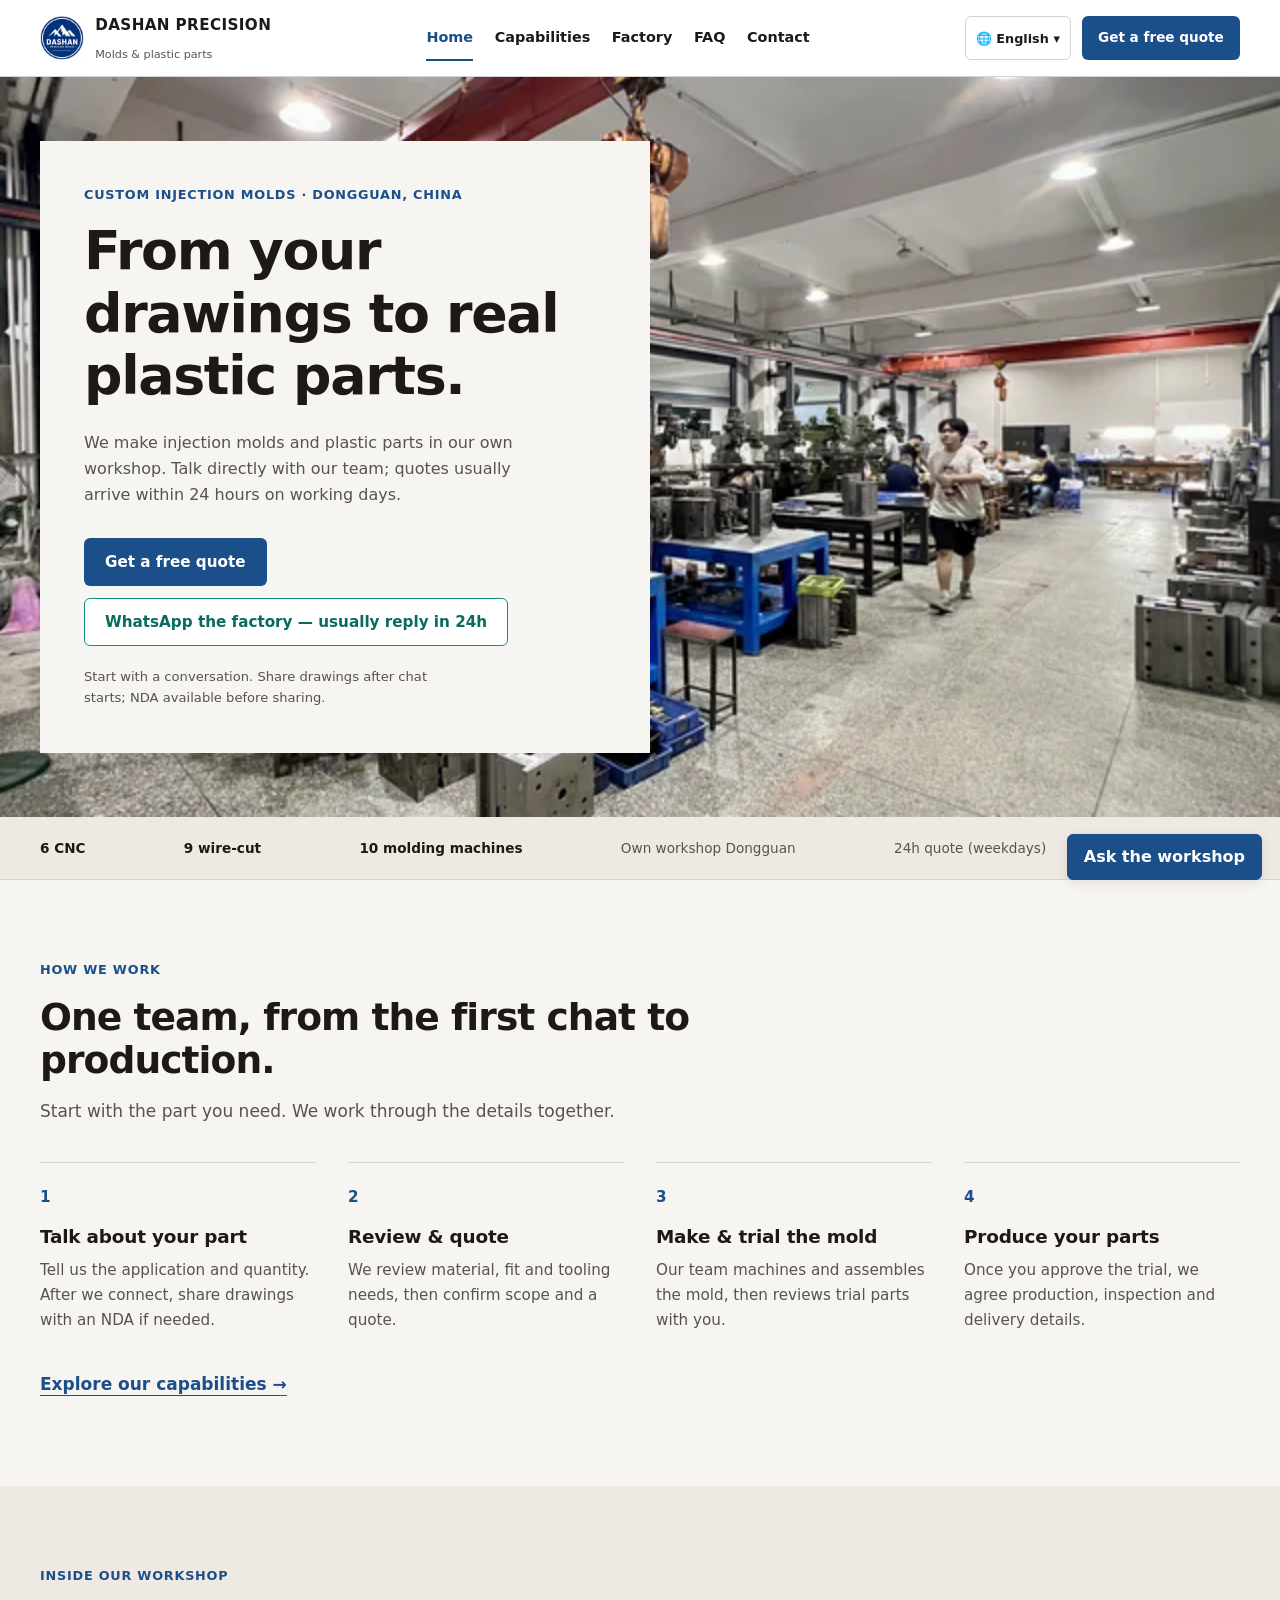
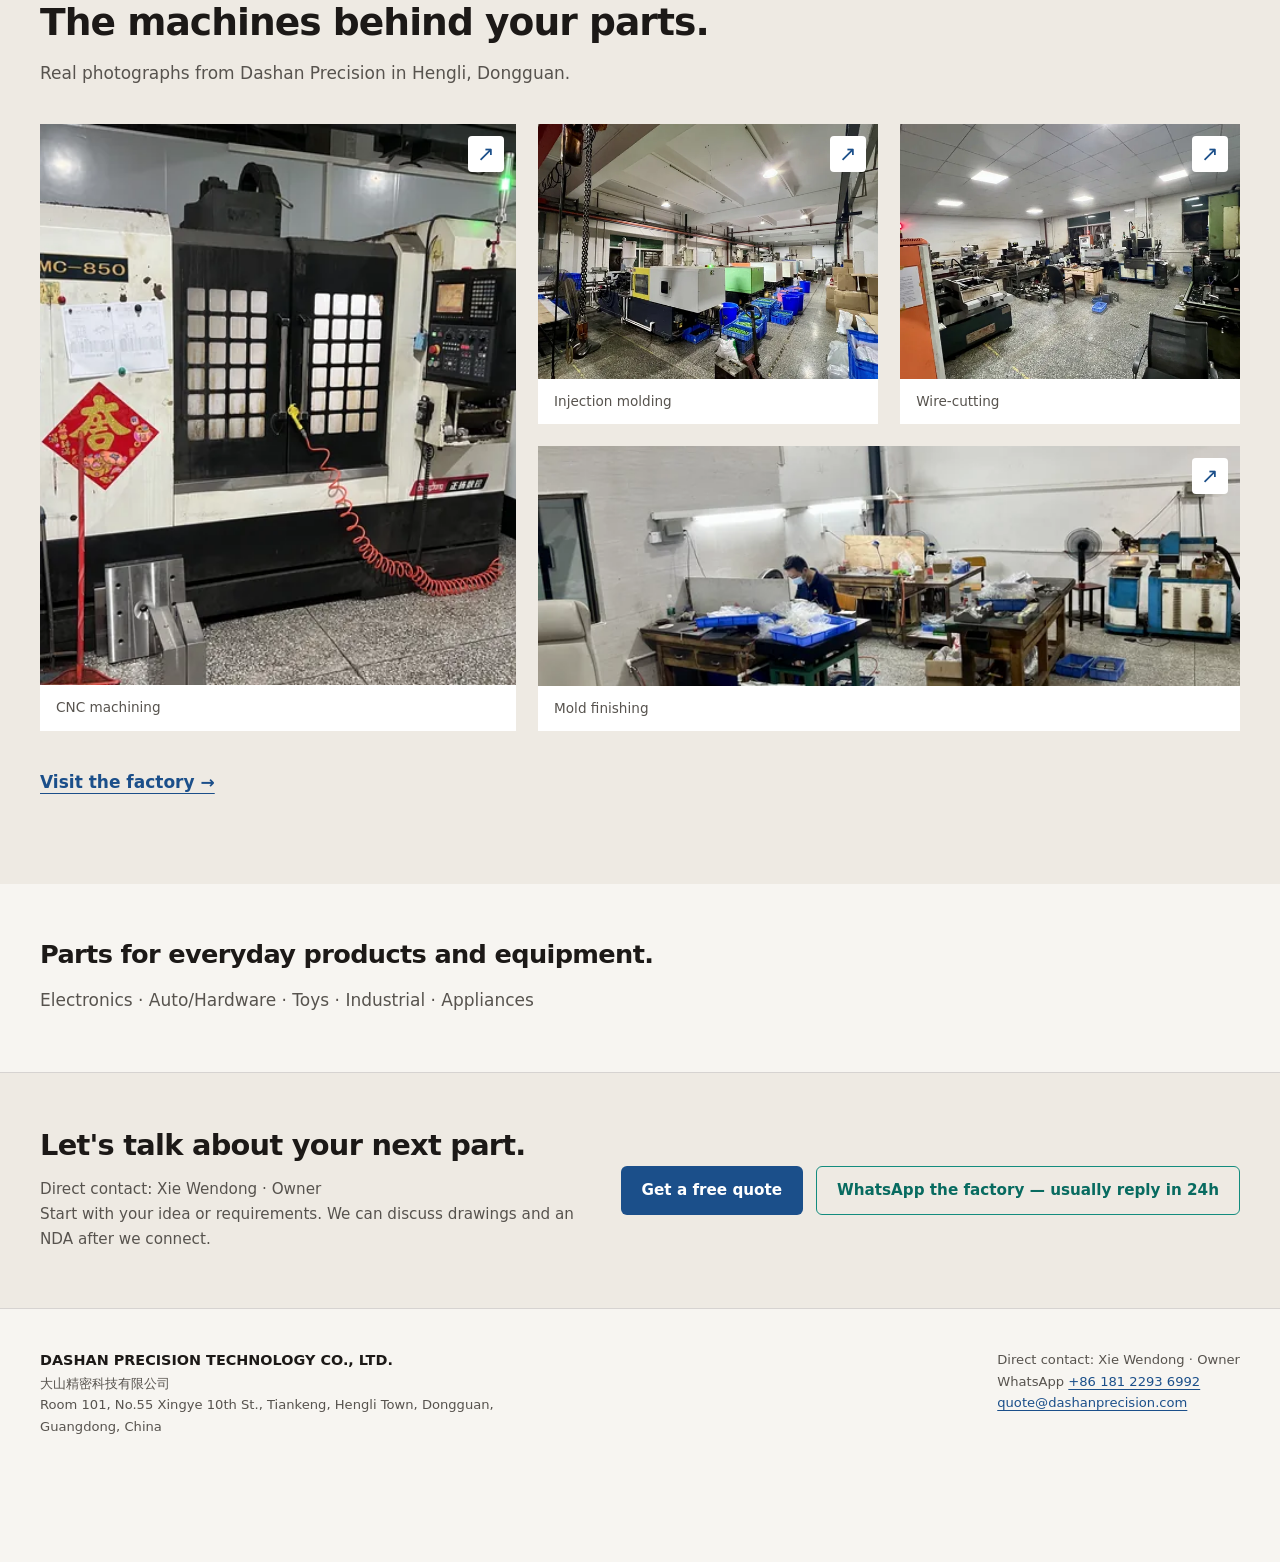
==== commit 17fbf799: "Use company email for quotations and honor explicit chat language" ====
--- a/index.html
+++ b/index.html
@@ -16,7 +16,7 @@
 <meta name="twitter:image" content="https://www.dashanprecision.com/assets/images/factory/LOOGO.JPG.png">
 
 <script type="application/ld+json">
-{"@context":"https://schema.org","@graph":[{"@type":"Organization","name":"DASHAN Precision Technology Co., Ltd.","alternateName":"大山精密科技有限公司","description":"One-stop precision injection mold & injection molding manufacturer in Hengli, Dongguan, China.","email":"xie12240@gmail.com","telephone":"+86-181-2293-6992","address":{"@type":"PostalAddress","streetAddress":"Room 101, No.55 Xingye 10th St., Tiankeng, Hengli Town","addressLocality":"Dongguan","addressRegion":"Guangdong","addressCountry":"CN"},"foundingDate":"2021","areaServed":"Worldwide","@id":"https://www.dashanprecision.com/#organization","url":"https://www.dashanprecision.com/","logo":"https://www.dashanprecision.com/assets/images/factory/LOOGO.JPG.png"},{"@type":"WebSite","@id":"https://www.dashanprecision.com/#website","name":"DASHAN Precision","url":"https://www.dashanprecision.com/","publisher":{"@id":"https://www.dashanprecision.com/#organization"}}]}
+{"@context":"https://schema.org","@graph":[{"@type":"Organization","name":"DASHAN Precision Technology Co., Ltd.","alternateName":"大山精密科技有限公司","description":"One-stop precision injection mold & injection molding manufacturer in Hengli, Dongguan, China.","email":"quote@dashanprecision.com","telephone":"+86-181-2293-6992","address":{"@type":"PostalAddress","streetAddress":"Room 101, No.55 Xingye 10th St., Tiankeng, Hengli Town","addressLocality":"Dongguan","addressRegion":"Guangdong","addressCountry":"CN"},"foundingDate":"2021","areaServed":"Worldwide","@id":"https://www.dashanprecision.com/#organization","url":"https://www.dashanprecision.com/","logo":"https://www.dashanprecision.com/assets/images/factory/LOOGO.JPG.png"},{"@type":"WebSite","@id":"https://www.dashanprecision.com/#website","name":"DASHAN Precision","url":"https://www.dashanprecision.com/","publisher":{"@id":"https://www.dashanprecision.com/#organization"}}]}
 </script>
 
 <link rel="icon" type="image/x-icon" href="favicon.ico"><link rel="icon" type="image/png" sizes="32x32" href="favicon-32.png"><link rel="apple-touch-icon" href="apple-touch-icon.png">
@@ -73,11 +73,11 @@
 </main>
 <footer><div class="container">
   <div><b>DASHAN PRECISION TECHNOLOGY CO., LTD.</b><br>大山精密科技有限公司<br>Room 101, No.55 Xingye 10th St., Tiankeng, Hengli Town, Dongguan, Guangdong, China</div>
-  <div><p>Direct contact: Xie Wendong · Owner</p><p>WhatsApp <a href="https://wa.me/8618122936992" target="_blank" rel="noopener">+86 181 2293 6992</a></p><a href="mailto:xie12240@gmail.com?subject=Drawing%20for%20quote">xie12240@gmail.com</a></div>
+  <div><p>Direct contact: Xie Wendong · Owner</p><p>WhatsApp <a href="https://wa.me/8618122936992" target="_blank" rel="noopener">+86 181 2293 6992</a></p><a href="mailto:quote@dashanprecision.com?subject=Drawing%20for%20quote">quote@dashanprecision.com</a></div>
 </div></footer>
-<script src="js/main.js?v=20261006-1"></script>
+<script src="js/main.js?v=20261006-email"></script>
 <div class="m-cta"><a href="contact.html">Get a free quote</a><a href="https://wa.me/8618122936992" target="_blank" rel="noopener">WhatsApp</a></div>
-<script src="js/lang/zh.js?v=20261006-2"></script>
+<script src="js/lang/zh.js?v=20261006-email"></script>
 <script src="js/i18n.js?v=20261004-6"></script>
-<script src="js/chat.js?v=20261006-2"></script>
+<script src="js/chat.js?v=20261006-email"></script>
 </body></html>
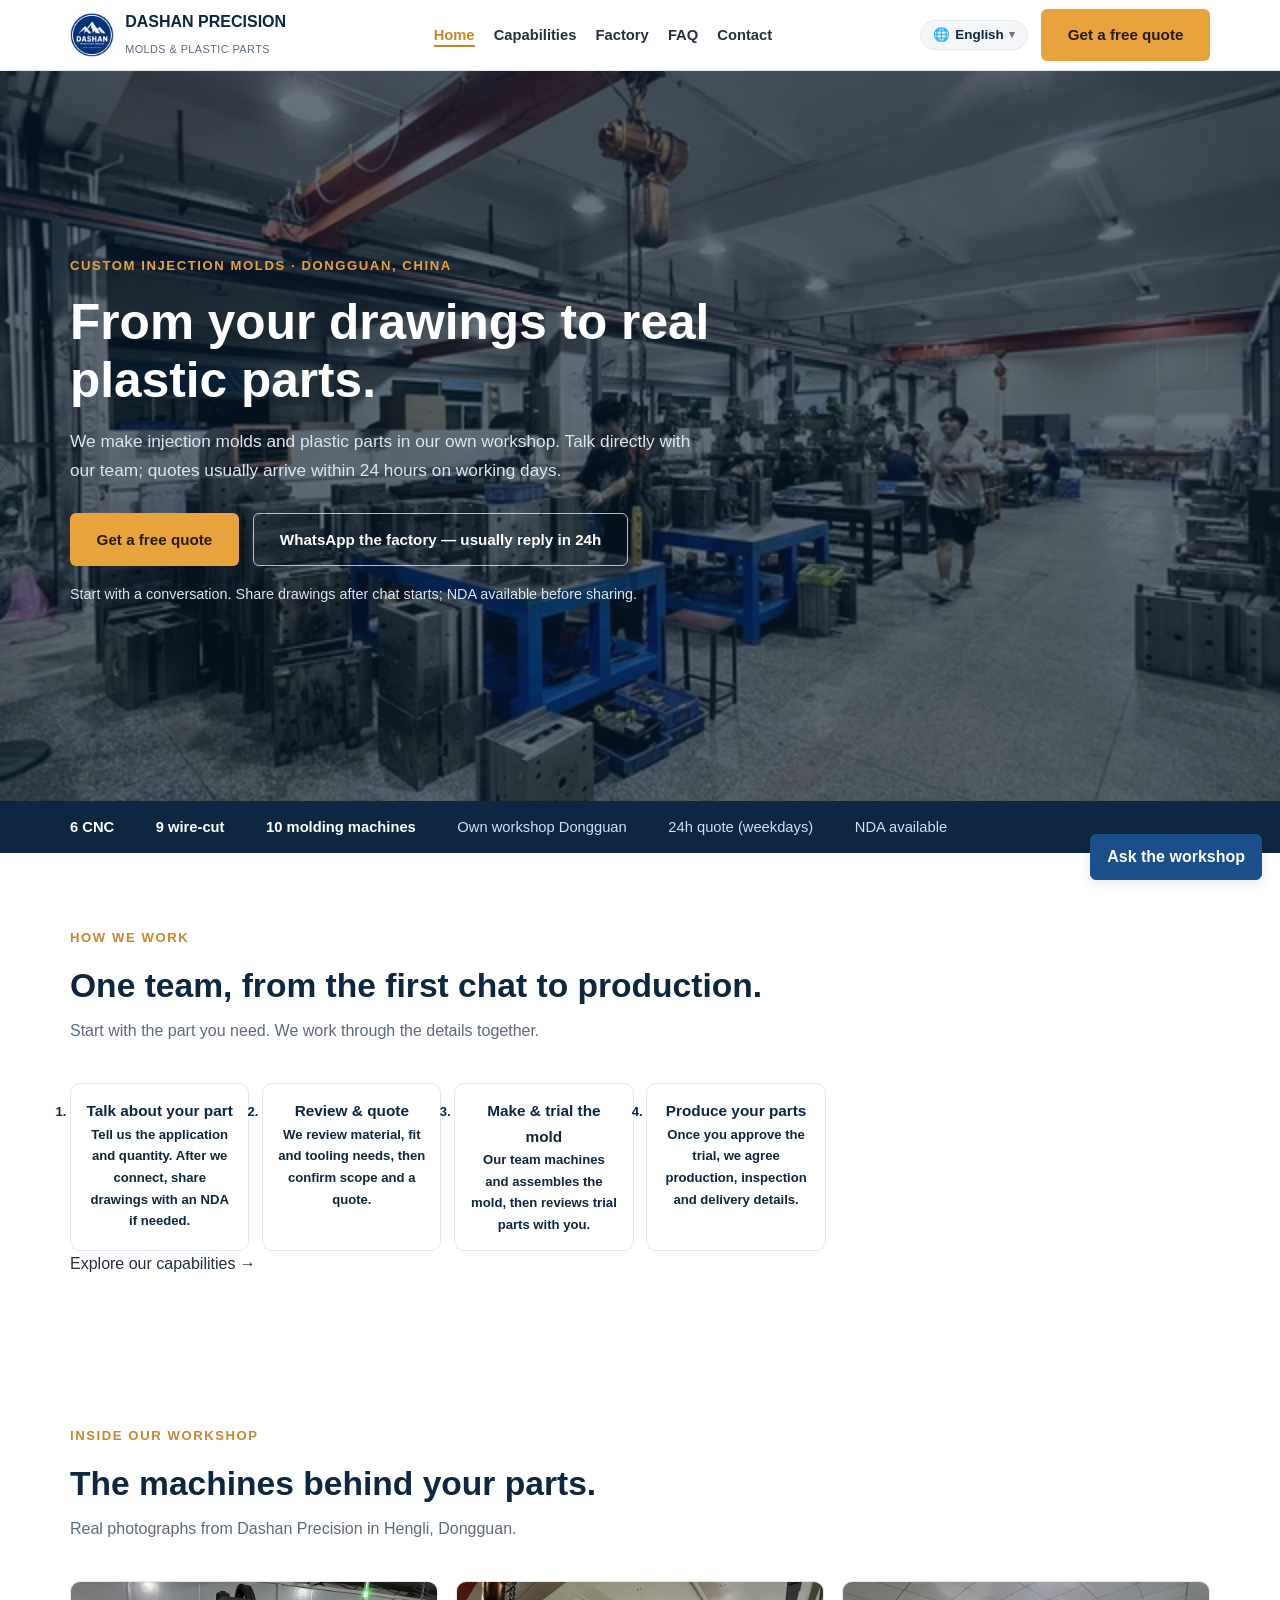
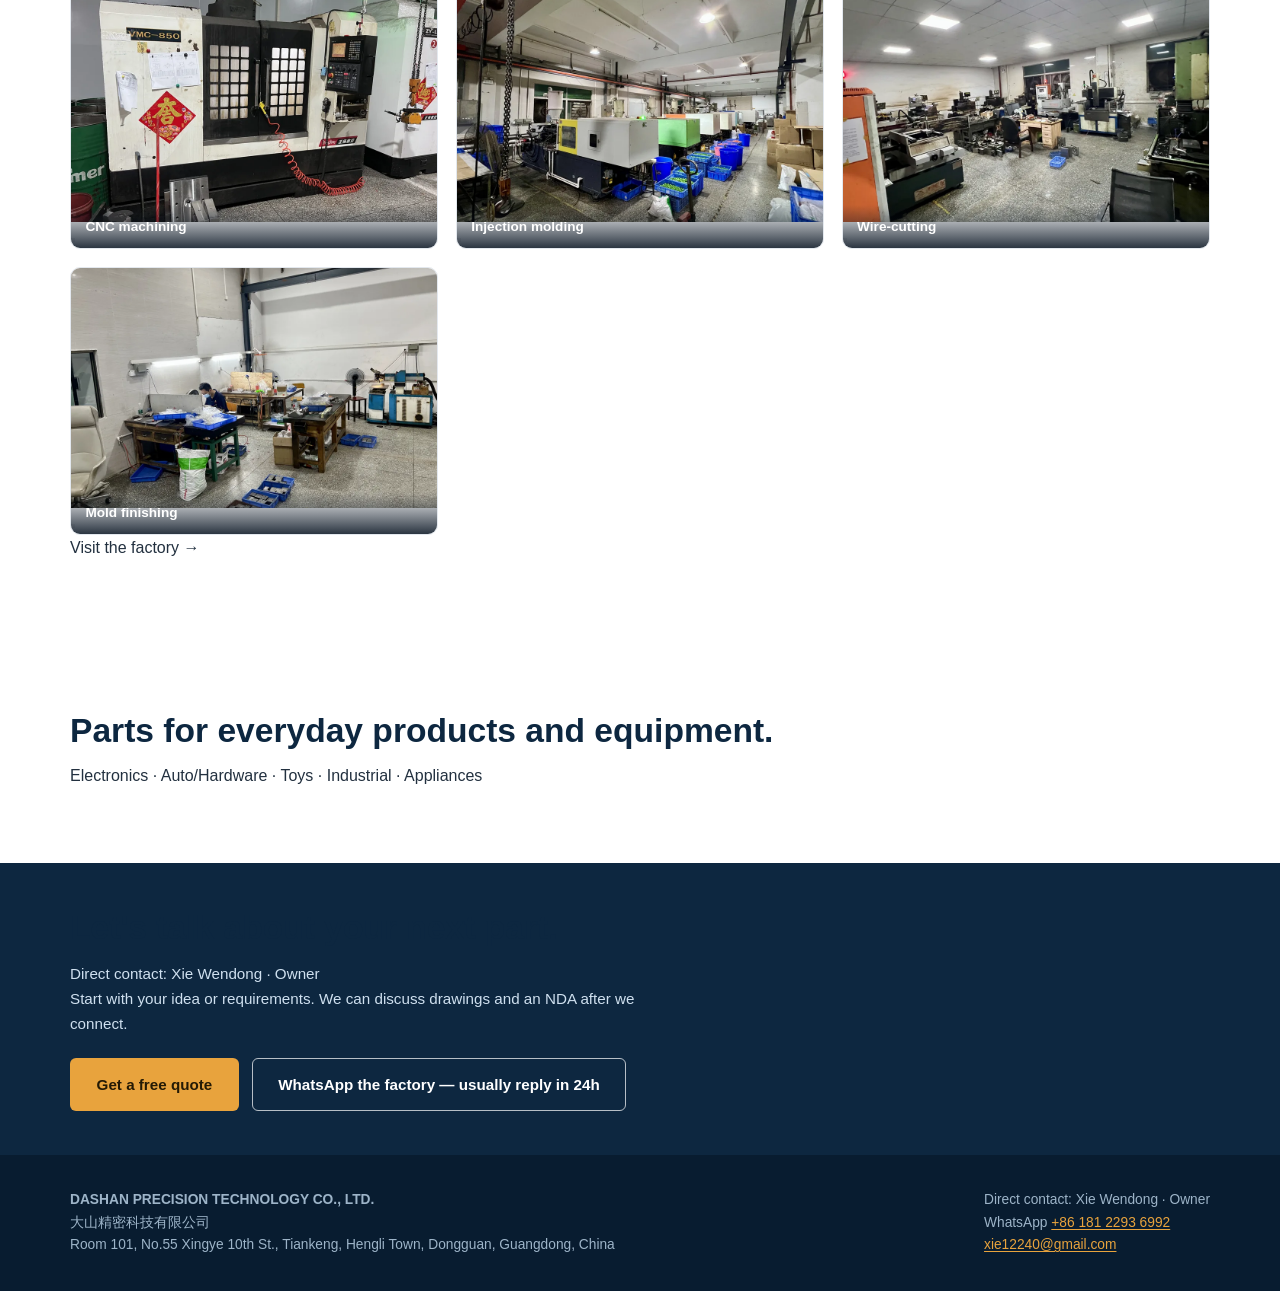
==== commit f1862601: "Merge pull request #2 from xie12240/codex/p0-20261006 Round 1: P0 inquiry safety and real workshop e" ====
--- a/index.html
+++ b/index.html
@@ -11,16 +11,17 @@
 <meta property="og:description" content="Precision injection mold & injection molding manufacturer in Dongguan, China since 2021. Mold design, CNC, wire cutting, trial molding & mass production in-house. Free DFM, fast quote.">
 <meta property="og:type" content="website">
 <meta property="og:url" content="https://www.dashanprecision.com/">
-<meta property="og:image" content="https://www.dashanprecision.com/assets/images/factory/LOOGO.JPG.png">
+<meta property="og:image" content="https://www.dashanprecision.com/assets/images/logo.png">
 <meta name="twitter:card" content="summary_large_image">
-<meta name="twitter:image" content="https://www.dashanprecision.com/assets/images/factory/LOOGO.JPG.png">
+<meta name="twitter:image" content="https://www.dashanprecision.com/assets/images/logo.png">
 
 <script type="application/ld+json">
-{"@context":"https://schema.org","@graph":[{"@type":"Organization","name":"DASHAN Precision Technology Co., Ltd.","alternateName":"大山精密科技有限公司","description":"One-stop precision injection mold & injection molding manufacturer in Hengli, Dongguan, China.","email":"quote@dashanprecision.com","telephone":"+86-181-2293-6992","address":{"@type":"PostalAddress","streetAddress":"Room 101, No.55 Xingye 10th St., Tiankeng, Hengli Town","addressLocality":"Dongguan","addressRegion":"Guangdong","addressCountry":"CN"},"foundingDate":"2021","areaServed":"Worldwide","@id":"https://www.dashanprecision.com/#organization","url":"https://www.dashanprecision.com/","logo":"https://www.dashanprecision.com/assets/images/factory/LOOGO.JPG.png"},{"@type":"WebSite","@id":"https://www.dashanprecision.com/#website","name":"DASHAN Precision","url":"https://www.dashanprecision.com/","publisher":{"@id":"https://www.dashanprecision.com/#organization"}}]}
+{"@context":"https://schema.org","@graph":[{"@type":"Organization","name":"DASHAN Precision Technology Co., Ltd.","alternateName":"大山精密科技有限公司","description":"One-stop precision injection mold & injection molding manufacturer in Hengli, Dongguan, China.","email":"xie12240@gmail.com","telephone":"+86-181-2293-6992","address":{"@type":"PostalAddress","streetAddress":"Room 101, No.55 Xingye 10th St., Tiankeng, Hengli Town","addressLocality":"Dongguan","addressRegion":"Guangdong","addressCountry":"CN"},"foundingDate":"2021","areaServed":"Worldwide","@id":"https://www.dashanprecision.com/#organization","url":"https://www.dashanprecision.com/","logo":"https://www.dashanprecision.com/assets/images/logo.png"},{"@type":"WebSite","@id":"https://www.dashanprecision.com/#website","name":"DASHAN Precision","url":"https://www.dashanprecision.com/","publisher":{"@id":"https://www.dashanprecision.com/#organization"}}]}
 </script>
 
 <link rel="icon" type="image/x-icon" href="favicon.ico"><link rel="icon" type="image/png" sizes="32x32" href="favicon-32.png"><link rel="apple-touch-icon" href="apple-touch-icon.png">
-<link rel="stylesheet" href="css/style.css?v=20261006-2">
+<link rel="stylesheet" href="css/style.css?v=20261004-7">
+<link rel="stylesheet" href="css/experience.css?v=20260911-3">
 <script src="js/experience.js" defer></script>
 <link rel="canonical" href="https://www.dashanprecision.com/">
 </head><body class="quiet-workshop">
@@ -58,10 +59,10 @@
   <section id="factory-preview" class="factory-preview"><div class="container">
     <div class="sec-head"><div class="kicker">Inside our workshop</div><h2>The machines behind your parts.</h2><p>Real photographs from Dashan Precision in Hengli, Dongguan.</p></div>
     <div class="gallery factory-grid">
-      <figure class="g-item"><img src="assets/images/factory/cnc-960.webp" srcset="assets/images/factory/cnc-640.webp 640w, assets/images/factory/cnc-960.webp 960w" sizes="(max-width:680px) 92vw, 44vw" width="960" height="720" loading="lazy" decoding="async" alt="CNC machining area at Dashan Precision"><figcaption class="g-cap">CNC machining</figcaption></figure>
-      <figure class="g-item"><img src="assets/images/factory/injection-960.webp" srcset="assets/images/factory/injection-640.webp 640w, assets/images/factory/injection-960.webp 960w" sizes="(max-width:680px) 92vw, 44vw" width="960" height="720" loading="lazy" decoding="async" alt="Injection molding machines in the Dashan workshop"><figcaption class="g-cap">Injection molding</figcaption></figure>
-      <figure class="g-item"><img src="assets/images/factory/wire-cut-960.webp" srcset="assets/images/factory/wire-cut-640.webp 640w, assets/images/factory/wire-cut-960.webp 960w" sizes="(max-width:680px) 92vw, 44vw" width="960" height="720" loading="lazy" decoding="async" alt="Precision wire-cutting area at Dashan Precision"><figcaption class="g-cap">Wire-cutting</figcaption></figure>
-      <figure class="g-item"><img src="assets/images/factory/mold-finishing-960.webp" srcset="assets/images/factory/mold-finishing-640.webp 640w, assets/images/factory/mold-finishing-960.webp 960w" sizes="(max-width:680px) 92vw, 44vw" width="960" height="720" loading="lazy" decoding="async" alt="Mold finishing work area at Dashan Precision"><figcaption class="g-cap">Mold finishing</figcaption></figure>
+      <figure class="g-item"><img src="assets/images/factory/cnc-960.webp" width="960" height="720" loading="lazy" decoding="async" alt="CNC machining area at Dashan Precision"><figcaption class="g-cap">CNC machining</figcaption></figure>
+      <figure class="g-item"><img src="assets/images/factory/injection-960.webp" width="960" height="720" loading="lazy" decoding="async" alt="Injection molding machines in the Dashan workshop"><figcaption class="g-cap">Injection molding</figcaption></figure>
+      <figure class="g-item"><img src="assets/images/factory/wire-cut-960.webp" width="960" height="720" loading="lazy" decoding="async" alt="Precision wire-cutting area at Dashan Precision"><figcaption class="g-cap">Wire-cutting</figcaption></figure>
+      <figure class="g-item"><img src="assets/images/factory/mold-finishing-960.webp" width="960" height="720" loading="lazy" decoding="async" alt="Mold finishing work area at Dashan Precision"><figcaption class="g-cap">Mold finishing</figcaption></figure>
     </div>
     <a class="text-link" href="factory.html">Visit the factory →</a>
   </div></section>
@@ -73,11 +74,11 @@
 </main>
 <footer><div class="container">
   <div><b>DASHAN PRECISION TECHNOLOGY CO., LTD.</b><br>大山精密科技有限公司<br>Room 101, No.55 Xingye 10th St., Tiankeng, Hengli Town, Dongguan, Guangdong, China</div>
-  <div><p>Direct contact: Xie Wendong · Owner</p><p>WhatsApp <a href="https://wa.me/8618122936992" target="_blank" rel="noopener">+86 181 2293 6992</a></p><a href="mailto:quote@dashanprecision.com?subject=Drawing%20for%20quote">quote@dashanprecision.com</a></div>
+  <div><p>Direct contact: Xie Wendong · Owner</p><p>WhatsApp <a href="https://wa.me/8618122936992" target="_blank" rel="noopener">+86 181 2293 6992</a></p><a href="mailto:xie12240@gmail.com?subject=Drawing%20for%20quote">xie12240@gmail.com</a></div>
 </div></footer>
-<script src="js/main.js?v=20261006-email"></script>
+<script src="js/main.js?v=20261006-1"></script>
 <div class="m-cta"><a href="contact.html">Get a free quote</a><a href="https://wa.me/8618122936992" target="_blank" rel="noopener">WhatsApp</a></div>
-<script src="js/lang/zh.js?v=20261006-email"></script>
+<script src="js/lang/zh.js?v=20261006-1"></script>
 <script src="js/i18n.js?v=20261004-6"></script>
-<script src="js/chat.js?v=20261006-email"></script>
+<script src="js/chat.js?v=20261006-1"></script>
 </body></html>
--- a/css/style.css
+++ b/css/style.css
@@ -1,209 +1,195 @@
 :root{
-  --bg:#F7F5F1;--bg-card:#FFFFFF;--bg-soft:#EEEAE3;
-  --text:#1C1917;--text-muted:#57534E;--border:#D6D3D1;
-  --primary:#1B4F8A;--primary-hover:#163F6E;--accent-wa:#128C7E;
-  --ink:var(--text);--muted:var(--text-muted);--light:var(--bg-soft);
-  --line:var(--border);--navy:var(--text);--navy2:var(--primary);
-  --accent:var(--primary);--accent2:var(--primary-hover);
+  --navy:#0d2740; --navy2:#123653; --accent:#e8a33d; --accent2:#c9862a;
+  --ink:#22303f; --muted:#5c6b7a; --bg:#ffffff; --light:#f4f6f8; --line:#e3e8ee;
 }
 *{box-sizing:border-box;margin:0;padding:0}
-html{scroll-behavior:smooth;scroll-padding-top:90px}
-body{font-family:system-ui,-apple-system,"Segoe UI","Microsoft YaHei",sans-serif;font-size:17px;line-height:1.65;color:var(--text);background:var(--bg)}
+html{scroll-behavior:smooth}
+body{font-family:"Segoe UI",Roboto,Helvetica,Arial,"Microsoft YaHei",sans-serif;color:var(--ink);line-height:1.65;background:var(--bg)}
 img{max-width:100%;height:auto;display:block}
 a{color:inherit;text-decoration:none}
-p{color:var(--text-muted)}
-.container{width:min(1200px,calc(100% - 64px));margin-inline:auto}
-h1,h2,h3{color:var(--text);line-height:1.16;letter-spacing:-.025em;font-weight:650}
-h1{font-size:clamp(2.1rem,4.2vw,3.4rem)}
-h2{font-size:clamp(1.65rem,3vw,2.35rem);margin-bottom:.9rem;max-width:28ch}
-h3{font-size:1.15rem;letter-spacing:-.01em;margin-bottom:.65rem}
-section{padding:80px 0}
-.kicker{font-size:.8rem;line-height:1.5;font-weight:650;color:var(--primary);margin-bottom:1rem;letter-spacing:.06em;text-transform:uppercase}
-.sec-head{max-width:720px;margin-bottom:2.3rem}
-.text-link{display:inline-block;color:var(--primary);font-weight:600;margin-top:1.8rem;padding:.5rem 0;text-decoration:underline;text-underline-offset:.3em}
-.btn{display:inline-flex;align-items:center;justify-content:center;min-height:44px;padding:.75rem 1.25rem;border-radius:6px;border:1px solid transparent;font:600 .95rem/1.45 system-ui,sans-serif;text-align:center;cursor:pointer;transition:background-color .15s,color .15s}
-.btn-primary{background:var(--primary);color:#fff}
-.btn-primary:hover{background:var(--primary-hover)}
-.btn-outline,.btn-ghost{background:var(--bg-card);border-color:var(--border);color:var(--primary)}
-.btn-outline:hover,.btn-ghost:hover{background:var(--bg-soft);border-color:var(--primary)}
-.btn-ghost-inv{background:transparent;border-color:var(--accent-wa);color:#086B60}
-.btn-ghost-inv:hover{background:#e2eee9}
-a[href*="wa.me"].btn-ghost{border-color:var(--accent-wa);color:#086B60}
-:focus-visible{outline:3px solid var(--primary);outline-offset:4px}
-.skip-link{position:fixed;top:-100px;left:1rem;z-index:100;background:var(--bg-card);color:var(--primary);padding:.7rem 1rem;border:2px solid var(--primary)}
-.skip-link:focus{top:.5rem}
-/* Layer order: header 50, sticky quote bar 60; chat uses 70/71. */
-header{position:sticky;top:0;z-index:50;background:var(--bg-card);border-bottom:1px solid var(--border)}
-.nav{display:flex;align-items:center;justify-content:space-between;gap:1.2rem;min-height:76px}
-.brand{display:flex;align-items:center;gap:.7rem;flex-shrink:0}
-.brand img{width:44px;height:44px;object-fit:contain}
-.bname{font-weight:750;font-size:.95rem;line-height:1.1;letter-spacing:.025em}
-.btag{font-size:.7rem;color:var(--text-muted)}
-.nav>ul{display:flex;gap:1.35rem;list-style:none}
-.nav>ul a{display:block;font-size:.9rem;font-weight:550;padding:.7rem 0}
-.nav>ul a:hover,.nav>ul a.active{color:var(--primary)}
-.nav>ul a.active{box-shadow:inset 0 -2px var(--primary)}
-.nav-cta{display:flex;align-items:center;gap:.7rem}
-.nav-cta .btn{white-space:nowrap;padding:.65rem .95rem;font-size:.85rem}
-.nav-toggle{display:none;min-width:44px;min-height:44px;font-size:1.35rem;border:1px solid var(--border);border-radius:6px;background:var(--bg-card);color:var(--text);cursor:pointer}
-.lang-w{position:relative}
-.lang-btn{display:flex;align-items:center;gap:.3rem;min-height:44px;padding:.5rem .6rem;border:1px solid var(--border);border-radius:6px;background:var(--bg-card);font:550 .8rem system-ui;color:var(--text);cursor:pointer}
-.lang-menu{display:none;position:absolute;right:0;top:calc(100% + 8px);min-width:160px;list-style:none;padding:.35rem;border:1px solid var(--border);border-radius:6px;background:var(--bg-card);box-shadow:0 6px 16px #1c191710}
-.lang-w.open .lang-menu{display:block}
-.lang-menu a{display:block;padding:.7rem;font-size:.9rem;border-radius:4px}
-.lang-menu a:hover,.lang-menu a.active{color:var(--primary);background:var(--bg-soft)}
-#lang-banner{position:fixed;right:12px;z-index:49;padding:.7rem 1rem;max-width:calc(100% - 24px);border:1px solid var(--border);border-radius:6px;background:var(--bg-card);color:var(--text);font-size:.8rem;box-shadow:0 3px 12px #1c191714}
-#lang-banner a{color:var(--primary);font-weight:600;text-decoration:underline;padding:.4rem}
-.workshop-hero{position:relative;padding:0;overflow:hidden}
-.workshop-photo{position:absolute;inset:0}
-.workshop-photo img{width:100%;height:100%;object-fit:cover;object-position:center}
-.hero-inner{position:relative;margin:64px 0;padding:44px;max-width:610px;background:var(--bg)}
-.hero-inner h1{max-width:13ch;margin-bottom:1.4rem}
-.hero-inner>p{max-width:46ch;font-size:1rem;line-height:1.65}
-.ctas{display:flex;gap:.8rem;flex-wrap:wrap;margin-top:1.8rem}
-.hero-inner .hero-note{font-size:.82rem;margin-top:1.2rem;margin-bottom:0}
-.trust{background:var(--bg-soft);border-bottom:1px solid var(--border)}
-.trust .container{display:flex;justify-content:space-between;flex-wrap:wrap;gap:.6rem 1.4rem;padding:20px 0;font-size:.85rem;color:var(--text-muted)}
-.trust b{color:var(--text);font-weight:650}
-.process{display:grid;grid-template-columns:repeat(4,minmax(0,1fr));gap:2rem;list-style:none;counter-reset:process}
-.step{counter-increment:process;border-top:1px solid var(--border);padding-top:1.4rem}
-.step::before{content:counter(process);display:block;font-size:.95rem;color:var(--primary);font-weight:650;margin-bottom:1rem}
-.step p{font-size:.95rem;line-height:1.65}
-.factory-preview{background:var(--bg-soft)}
-.gallery{display:grid;grid-template-columns:repeat(3,minmax(0,1fr));gap:1.4rem}
-.gallery.two{grid-template-columns:repeat(2,minmax(0,1fr))}
-.g-item{position:relative;background:var(--bg-card);min-width:0;overflow:hidden}
-.g-item img{width:100%;aspect-ratio:4/3;object-fit:cover}
-.g-cap{padding:.8rem 1rem;font-size:.85rem;line-height:1.4;color:var(--text-muted);background:var(--bg-card)}
-.factory-grid{grid-template-columns:1.4fr 1fr 1fr}
-.factory-grid .g-item:first-child{grid-row:span 2}
-.factory-grid .g-item:first-child img{height:calc(100% - 46px);aspect-ratio:auto}
-.factory-grid .g-item:last-child{grid-column:span 2}
-.factory-grid .g-item:last-child img{max-height:240px}
-.industries-line{padding:56px 0}
-.industries-line h2{font-size:1.6rem;max-width:none}
-.industries-line p{line-height:1.9}
-.grid{display:grid;gap:1.4rem}
-.cards,.industry-details{grid-template-columns:repeat(2,minmax(0,1fr))}
-.card{padding:1.5rem;background:var(--bg-card);border:1px solid var(--border);border-radius:6px}
-.card .card-heading{font-size:1.15rem;line-height:1.25;margin-bottom:.7rem}
-.card p{font-size:.95rem}
-.card .ico,.ind .ico{display:none}
-.about-grid,.why-grid{display:grid;grid-template-columns:1fr 1fr;gap:3rem;align-items:center}
-.about-fig img,.why-fig img{width:100%;max-height:530px;object-fit:cover}
+.container{width:min(1140px,92%);margin:0 auto}
+.btn{display:inline-block;padding:.8rem 1.6rem;border-radius:6px;font-weight:600;font-size:.95rem;cursor:pointer;border:1px solid transparent;transition:.2s}
+.btn-primary{background:var(--accent);color:#241a05}
+.btn-primary:hover{background:var(--accent2)}
+.btn-ghost{border-color:rgba(255,255,255,.7);color:#fff}
+.btn-ghost:hover{background:rgba(255,255,255,.12)}
+.btn-outline{border-color:var(--navy);color:var(--navy)}
+.btn-outline:hover{background:var(--navy);color:#fff}
+/* header */
+header{position:sticky;top:0;z-index:50;background:rgba(255,255,255,.96);border-bottom:1px solid var(--line)}
+.nav{display:flex;align-items:center;justify-content:space-between;height:70px}
+.brand{display:flex;align-items:center;gap:.7rem}
+.brand img{width:44px;height:44px;border-radius:6px;object-fit:cover}
+.brand .bname{font-weight:800;color:var(--navy);line-height:1.15;font-size:1rem}
+.brand .btag{font-size:.68rem;color:var(--muted);letter-spacing:.04em;text-transform:uppercase}
+.nav > ul{display:flex;gap:1.2rem;list-style:none}
+.nav > ul a{font-size:.92rem;font-weight:600;color:var(--ink)}
+.nav > ul a:hover{color:var(--accent2)}
+.nav-cta{display:flex;align-items:center;gap:.8rem}
+.nav-toggle{display:none;background:none;border:1px solid var(--line);border-radius:6px;padding:.4rem .6rem;font-size:1.2rem;cursor:pointer}
+/* hero */
+.hero{position:relative;color:#fff;background:#081c30}
+.hero-bg{position:absolute;inset:0;background-size:cover;background-position:center;opacity:.38}
+.hero-inner{position:relative;padding:110px 0 120px;max-width:760px}
+.kicker{color:var(--accent);font-weight:700;letter-spacing:.12em;text-transform:uppercase;font-size:.82rem;margin-bottom:1rem}
+.hero h1{font-size:clamp(1.9rem,4.4vw,3.1rem);line-height:1.18;margin-bottom:1.1rem}
+.hero p{font-size:1.08rem;color:#dbe6f0;max-width:640px;margin-bottom:1.8rem}
+.hero .ctas{display:flex;gap:.9rem;flex-wrap:wrap}
+/* trust bar */
+.trust{background:var(--navy);color:#cfe0ef}
+.trust .container{display:flex;flex-wrap:wrap;gap:1rem 2.6rem;padding:14px 0;font-size:.92rem}
+.trust b{color:#fff}
+/* sections */
+section{padding:74px 0}
+.sec-head{max-width:720px;margin-bottom:2.4rem}
+.sec-head .kicker{color:var(--accent2)}
+h2{font-size:clamp(1.5rem,3vw,2.1rem);color:var(--navy);line-height:1.25;margin-bottom:.7rem}
+.sec-head p{color:var(--muted)}
+h3{color:var(--navy)}
+/* Keep card and CTA presentation when section headings use semantic h2 tags. */
+.card-heading,.contact-heading,.quote-heading{font-size:1.17em;line-height:inherit;letter-spacing:normal;margin-bottom:0}
+/* about */
+.about-grid{display:grid;grid-template-columns:1.05fr .95fr;gap:2.6rem;align-items:center}
+.about-fig{border-radius:10px;overflow:hidden;box-shadow:0 18px 40px rgba(13,39,64,.16)}
+.stats{display:grid;grid-template-columns:repeat(4,1fr);gap:1rem;margin-top:2rem}
+.stat{background:var(--light);border:1px solid var(--line);border-radius:10px;padding:1rem 1.1rem;text-align:center}
+.stat b{display:block;font-size:1.5rem;color:var(--navy)}
+.stat span{font-size:.8rem;color:var(--muted)}
+/* capabilities cards */
+.grid{display:grid;gap:1.3rem}
+.cards{grid-template-columns:repeat(3,1fr)}
+.card{background:var(--light);border:1px solid var(--line);border-radius:12px;padding:1.5rem}
+.card .ico{font-size:1.7rem;margin-bottom:.6rem}
+.card h3,.card .card-heading{font-size:1.05rem;margin-bottom:.4rem}
+.card p{font-size:.9rem;color:var(--muted)}
+/* process */
+.process{display:grid;grid-template-columns:repeat(6,1fr);gap:.8rem;margin-top:1.4rem}
+.step{background:#fff;border:1px solid var(--line);border-radius:10px;padding:.9rem;text-align:center;font-size:.82rem;font-weight:600;color:var(--navy)}
+.step i{display:block;font-style:normal;font-size:1.25rem;margin-bottom:.3rem}
+/* galleries */
+.gallery{display:grid;grid-template-columns:repeat(3,1fr);gap:1.1rem}
+.g-item{border-radius:10px;overflow:hidden;position:relative;border:1px solid var(--line)}
+.g-item img{height:240px;width:100%;object-fit:cover;transition:.3s}
+.g-item:hover img{transform:scale(1.04)}
+.g-cap{position:absolute;left:0;right:0;bottom:0;background:linear-gradient(transparent,rgba(6,18,32,.85));color:#fff;padding:.7rem .9rem .6rem;font-size:.85rem;font-weight:600}
+.gallery.two{grid-template-columns:repeat(2,1fr)}
+.gallery.two .g-item img{height:300px}
+/* industries */
+.industries{background:var(--light)}
+.ind-grid{display:grid;grid-template-columns:repeat(5,1fr);gap:1rem}
+.ind{border:1px solid var(--line);background:#fff;border-radius:12px;padding:1.4rem 1.2rem;text-align:center}
+.ind .ico{font-size:1.9rem;margin-bottom:.5rem}
+.ind b{display:block;color:var(--navy);font-size:.98rem;margin-bottom:.25rem}
+.ind span{font-size:.82rem;color:var(--muted)}
+/* why */
+.why-grid{display:grid;grid-template-columns:1fr 1fr;gap:2.6rem;align-items:center}
 .why-list{list-style:none;margin-top:1rem}
-.why-list li{padding:.5rem 0 .5rem 1.25rem;position:relative;color:var(--text-muted)}
-.why-list li::before{content:'✓';position:absolute;left:0;color:var(--primary)}
-.stats,.nums .container{display:grid;grid-template-columns:repeat(4,minmax(0,1fr));gap:1rem;padding:24px 0}
-.stat{padding:1rem;background:var(--bg-card);border:1px solid var(--border)}
-.stats b,.nums b{display:block;color:var(--text);font-size:1.8rem;line-height:1.3}
-.stats span,.nums span{color:var(--text-muted);font-size:.85rem}
-.ind-grid{display:flex;flex-wrap:wrap;gap:1rem}
-.ind{background:var(--bg-card);border:1px solid var(--border);padding:1.3rem;flex:1 1 180px}
-.ind b{display:block;font-weight:650;color:var(--text)}
-.ind span{font-size:.9rem;color:var(--text-muted)}
-.page-intro{padding:64px 0;background:var(--bg-soft);border-bottom:1px solid var(--border)}
-.page-intro .container{padding:0}
-.page-intro p{max-width:720px;margin-top:1.1rem}
-.contact-grid{display:grid;grid-template-columns:1.2fr .8fr;gap:2rem;align-items:start}
-.contact-grid>*{min-width:0}
-.form{padding:2rem;border:1px solid var(--border);border-radius:6px;background:var(--bg-card)}
-.form>p{font-size:.92rem;margin:.8rem 0 1.8rem}
-.contact-heading{font-size:1.5rem;line-height:1.25;max-width:none}
+.why-list li{padding:.5rem 0 .5rem 1.8rem;position:relative;color:#33475b}
+.why-list li::before{content:"✓";position:absolute;left:0;color:var(--accent2);font-weight:800}
+.why-fig img{border-radius:10px;box-shadow:0 18px 40px rgba(13,39,64,.16)}
+/* contact */
+.contact-grid{display:grid;grid-template-columns:1.15fr .85fr;gap:2.4rem;align-items:start}
+.form{background:#fff;border:1px solid var(--line);border-radius:14px;padding:1.8rem;box-shadow:0 10px 30px rgba(13,39,64,.06)}
 .f-row{display:grid;grid-template-columns:1fr 1fr;gap:1rem}
-.f-row>*{min-width:0}
-.field{margin-bottom:1.2rem}
-.field label,#draft-preview label{display:block;font-size:.88rem;font-weight:600;margin-bottom:.4rem;color:var(--text)}
-.field input,.field select,.field textarea,#draft-message{width:100%;min-height:44px;padding:.75rem;border:1px solid var(--border);border-radius:6px;background:var(--bg-card);color:var(--text);font:1rem/1.5 system-ui,sans-serif}
-.field textarea{min-height:140px;resize:vertical}
-.hint{font-size:.8rem;color:var(--text-muted);margin-top:.55rem}
-.hint a{color:var(--primary)}
-.cbox{padding:1.7rem;background:var(--bg-soft);border-radius:6px}
-.cbox h2{font-size:1.5rem}
-.cbox p{font-size:.92rem;margin:.8rem 0}
-.cbox .row{display:flex;gap:.7rem;padding:.55rem 0;font-size:.9rem}
-.cbox .row .l{flex:0 0 78px;font-weight:600;color:var(--text)}
-.cbox .row>span{min-width:0;overflow-wrap:anywhere}
-.cbox .row a{color:var(--primary);text-decoration:underline;text-underline-offset:.2em}
-#draft-preview{padding:1rem;border:1px solid var(--border);background:var(--bg-soft);border-radius:6px}
-#draft-preview p{margin-bottom:.8rem;font-size:.9rem}
-#draft-preview a{color:var(--primary);text-decoration:underline}
-#draft-message{resize:vertical}
-.inq-band{padding:56px 0;background:var(--bg-soft);border-block:1px solid var(--border)}
-.inq-band .container{display:flex;justify-content:space-between;align-items:center;gap:2rem;flex-wrap:wrap}
-.inq-band h2{font-size:1.8rem;max-width:none}
-.inq-band p{font-size:.95rem;max-width:56ch}
-.inq-btns{display:flex;flex-wrap:wrap;gap:.8rem}
-footer{padding:40px 0 100px;background:var(--bg);font-size:.82rem;color:var(--text-muted)}
-footer>.container{display:flex;justify-content:space-between;gap:2rem;flex-wrap:wrap;padding-bottom:1.5rem}
-footer>.container>div:first-child{max-width:58ch}
-footer b{color:var(--text);font-size:.9rem}
-footer a{color:var(--primary);text-decoration:underline;text-underline-offset:.2em}
-footer .inq-band{margin-top:1.2rem}
-.wa-float{position:fixed;right:18px;bottom:84px;z-index:60;padding:.7rem 1rem;min-height:44px;background:var(--bg-card);border:1px solid var(--accent-wa);color:#086B60;border-radius:6px;font-size:.85rem;font-weight:600}
-.m-cta{display:none}
-.photo-open{position:absolute;inset:0;width:100%;height:100%;background:transparent;border:0;cursor:zoom-in}
-.photo-open::after{content:'↗';position:absolute;right:12px;top:12px;display:grid;place-items:center;width:36px;height:36px;background:var(--bg-card);color:var(--primary);border-radius:4px;font-size:1.3rem}
-.photo-dialog{margin:auto;width:min(1100px,94vw);max-height:92dvh;padding:54px 18px 18px;border:1px solid var(--border);border-radius:6px;background:var(--bg);color:var(--text)}
-.photo-dialog::backdrop{background:#1c1917bf}
-.photo-dialog img{width:100%;max-height:72dvh;object-fit:contain}
-.photo-dialog p{padding-top:12px}
-.photo-dialog>button{position:absolute;right:10px;top:6px;min-width:44px;min-height:44px;border:0;background:var(--bg);color:var(--text);font-size:2rem;cursor:pointer}
-section[id]{scroll-margin-top:90px}
-@media(max-width:1100px){.nav{gap:.7rem}.nav>ul{gap:.85rem}.brand .btag{display:none}.brand .bname{font-size:.85rem}}
-@media(max-width:1040px){
-  .nav-toggle{display:block;margin-left:auto}
-  .nav>ul{display:none;position:absolute;top:100%;left:0;right:0;padding:1rem 2rem;background:var(--bg-card);border-bottom:1px solid var(--border);flex-direction:column;gap:0}
-  .nav>ul.open{display:flex}
-  .nav>ul a{padding:.75rem 0;min-height:44px}
-  .nav>ul a.active{box-shadow:none;font-weight:700}
-  .process{grid-template-columns:repeat(2,minmax(0,1fr))}
-  .hero-inner{max-width:550px;padding:36px}
-  .gallery{grid-template-columns:repeat(2,minmax(0,1fr))}
-  .factory-grid{grid-template-columns:repeat(2,minmax(0,1fr))}
-  .factory-grid .g-item:first-child{grid-row:auto}
-  .factory-grid .g-item:first-child img{height:auto;aspect-ratio:4/3}
-  .factory-grid .g-item:last-child{grid-column:auto}
-  .factory-grid .g-item:last-child img{max-height:none}
+.field{margin-bottom:1rem}
+.field label{display:block;font-size:.84rem;font-weight:600;color:var(--navy);margin-bottom:.35rem}
+.field input,.field select,.field textarea{width:100%;padding:.72rem .8rem;border:1px solid #cdd7e0;border-radius:7px;font-size:.95rem;font-family:inherit;background:#fff}
+.field textarea{min-height:120px;resize:vertical}
+.field .hint{font-size:.78rem;color:var(--muted);margin-top:.3rem}
+.cbox{padding:1.6rem;background:var(--navy);color:#eaf1f8;border-radius:14px}
+.cbox h3,.cbox .contact-heading{color:#fff;margin-bottom:.6rem}
+.cbox p{font-size:.92rem;margin-bottom:1rem;color:#cfe0ef}
+.cbox .big{font-size:1.05rem;font-weight:700;color:#fff;margin-bottom:.2rem}
+.cbox .row{display:flex;gap:.6rem;margin:.5rem 0;align-items:flex-start}
+.cbox .row .l{color:var(--accent);font-weight:700;min-width:70px}
+footer{background:#081c30;color:#9db4c8;padding:34px 0;font-size:.86rem}
+footer .container{display:flex;justify-content:space-between;gap:1rem;flex-wrap:wrap}
+footer a{color:var(--accent);text-decoration:underline;text-underline-offset:.18em}
+@media(max-width:960px){
+  .cards{grid-template-columns:repeat(2,1fr)}
+  .ind-grid{grid-template-columns:repeat(3,1fr)}
   .about-grid,.why-grid,.contact-grid{grid-template-columns:1fr}
+  .process{grid-template-columns:repeat(3,1fr)}
 }
 @media(max-width:680px){
-  body{padding-bottom:calc(72px + env(safe-area-inset-bottom))}
-  .container{width:calc(100% - 32px)}
-  section{padding:52px 0}
-  .nav{min-height:68px;gap:.5rem}
-  .brand{gap:.5rem}.brand img{width:36px;height:36px}.brand .bname{font-size:.74rem;letter-spacing:0}
+  .nav > ul{display:none;position:absolute;top:100%;left:0;right:0;background:#fff;flex-direction:column;padding:1rem;border-bottom:1px solid var(--line)}
+  .nav > ul.open{display:flex}
+  .nav-toggle{display:block}
   .nav-cta .btn{display:none}
-  .lang-btn .lang-cur{display:none}
-  .workshop-photo{position:relative;display:block;height:270px}
-  .workshop-photo img{object-position:50% 48%}
-  .hero-inner{margin:0 -16px;padding:32px 16px 36px;max-width:none}
-  .hero-inner h1{font-size:2.45rem;max-width:15ch}
-  .ctas{display:grid;gap:.75rem}
-  .hero-inner .hero-note{font-size:.83rem}
-  .trust .container{display:grid;grid-template-columns:1fr 1fr;gap:.65rem;padding:18px 0;font-size:.78rem}
-  .process{gap:1.5rem;grid-template-columns:1fr}
-  .step{padding-top:1rem}
-  .step::before{float:left;margin-right:.9rem;line-height:1.35}
-  .gallery,.gallery.two,.cards,.industry-details{grid-template-columns:1fr}
-  .factory-grid .g-item img{max-height:300px;aspect-ratio:4/3}
-  .f-row{grid-template-columns:1fr;gap:0}
-  .form{padding:1.25rem}
-  .cbox{padding:1.25rem}
-  .inq-band .container{gap:1.4rem}
-  .inq-btns{display:grid;width:100%}
-  .stats,.nums .container{grid-template-columns:repeat(2,minmax(0,1fr))}
-  .page-intro{padding:42px 0}
-  footer{padding-bottom:30px}
+  .cards,.ind-grid,.gallery,.gallery.two{grid-template-columns:1fr}
+  .stats{grid-template-columns:repeat(2,1fr)}
+  .f-row{grid-template-columns:1fr}
+  .process{grid-template-columns:repeat(2,1fr)}
+  section{padding:54px 0}
+}
+
+.nav > ul a.active{color:var(--accent2);border-bottom:2px solid var(--accent2);padding-bottom:2px}
+
+/* floating whatsapp + mobile bottom CTA + inquiry band */
+.inq-band{background:var(--navy);color:#fff;padding:44px 0}
+.inq-band .container{display:flex;justify-content:space-between;align-items:center;gap:1.4rem;flex-wrap:wrap}
+.inq-band h3,.inq-band .quote-heading{color:#fff;margin-bottom:.3rem}
+.inq-band p{color:#cfe0ef;margin:0;max-width:600px;font-size:.95rem}
+.inq-btns{display:flex;gap:.8rem;flex-wrap:wrap}
+.btn-ghost-inv{border:1px solid rgba(255,255,255,.7);color:#fff}
+.btn-ghost-inv:hover{background:rgba(255,255,255,.12)}
+.wa-float{position:fixed;right:18px;bottom:84px;z-index:60;background:#25D366;color:#fff;font-weight:700;padding:.7rem 1rem;border-radius:999px;box-shadow:0 6px 18px rgba(0,0,0,.22);font-size:.9rem;display:flex;align-items:center;gap:.45rem}
+.wa-float:hover{background:#1eb456;color:#fff}
+.m-cta{display:none}
+@media(max-width:680px){
+  body{padding-bottom:64px}
+  .m-cta{display:flex;position:fixed;left:0;right:0;bottom:0;z-index:59;background:#fff;border-top:1px solid var(--line);gap:8px;padding:8px}
+  .m-cta a{flex:1;text-align:center;padding:.7rem .5rem;border-radius:8px;font-weight:700;font-size:.9rem}
+  .m-cta a:first-child{background:var(--accent);color:#241a05}
+  .m-cta a:last-child{background:#25D366;color:#062817}
+  .wa-float{bottom:74px;right:12px}
+}
+
+.nums{background:#fff}
+.nums .container{display:grid;grid-template-columns:repeat(4,1fr);gap:1rem;padding:26px 0;text-align:center;border-bottom:1px solid var(--line)}
+.nums b{display:block;font-size:clamp(1.6rem,3.4vw,2.2rem);color:var(--navy);line-height:1.1}
+.nums span{font-size:.86rem;color:var(--muted)}
+@media(max-width:680px){.nums .container{grid-template-columns:repeat(2,1fr)}}
+
+/* ===== 多语言切换 ===== */
+#lang-banner{position:fixed;top:78px;right:12px;z-index:49;max-width:calc(100% - 24px);border-radius:6px;background:#123653;color:#dbe6f0;text-align:center;font-size:.85rem;padding:.45rem .8rem}
+#lang-banner a{color:var(--accent);margin:0 .5rem;font-weight:600;text-decoration:underline}
+.lang-w{position:relative;display:inline-block}
+.lang-btn{display:flex;align-items:center;gap:.35rem;background:var(--light);border:1px solid var(--line);border-radius:999px;padding:.42rem .75rem;font-size:.84rem;color:var(--navy);cursor:pointer;font-family:inherit;font-weight:600}
+.lang-btn:hover{border-color:var(--accent2)}
+.lang-btn .caret{opacity:.6;font-size:.7rem}
+.lang-menu{display:none;position:absolute;right:0;top:calc(100% + 6px);background:#fff;border:1px solid var(--line);border-radius:10px;box-shadow:0 12px 30px rgba(13,39,64,.14);min-width:150px;padding:.3rem;list-style:none;z-index:80}
+.lang-w.open .lang-menu{display:block}
+.lang-menu li a{display:block;padding:.5rem .7rem;border-radius:7px;font-size:.88rem;color:var(--ink);cursor:pointer}
+.lang-menu li a:hover{background:var(--light)}
+.lang-menu li a.active{color:var(--accent2);font-weight:700}
+@media(max-width:480px){.lang-btn .lang-cur{display:none}}
+
+:focus-visible{outline:3px solid #177a9b;outline-offset:3px}
+.skip-link{position:fixed;top:-100px;left:1rem;z-index:100;background:#fff;color:var(--navy);padding:.7rem 1rem;border:2px solid var(--navy)}
+.skip-link:focus{top:.5rem}
+.industry-details{grid-template-columns:repeat(2,minmax(0,1fr));gap:1.6rem}
+@media(max-width:680px){.industry-details{grid-template-columns:minmax(0,1fr)}}
+.contact-grid > *,.f-row > *{min-width:0}
+.cbox .row > span{min-width:0;overflow-wrap:anywhere}
+@media(min-width:681px) and (max-width:1100px){
+  .nav{height:auto;min-height:70px;flex-wrap:wrap;gap:.6rem;padding:.6rem 0}
+  .nav > ul{order:3;width:100%;justify-content:center;flex-wrap:wrap}
+}
+@media(max-width:680px){
+  .nav{gap:.4rem}
+  .brand{min-width:0;gap:.4rem}
+  .brand .bname{font-size:.875rem}
+  .brand .btag{font-size:.625rem;letter-spacing:0}
+  .nav-toggle,.lang-btn{min-height:44px;flex-shrink:0}
+  .nav > ul a{display:block;padding:.35rem 0}
+  .field input,.field select,.field textarea{font-size:1rem}
+  .form{padding:1.1rem}
   .wa-float{display:none}
-  .m-cta{position:fixed;display:flex;inset:auto 0 0;z-index:60;background:var(--bg-card);border-top:1px solid var(--border);gap:8px;padding:10px 12px calc(10px + env(safe-area-inset-bottom))}
-  .m-cta a{display:flex;align-items:center;justify-content:center;min-height:48px;flex:1;border-radius:6px;padding:.65rem .5rem;font-size:.88rem;line-height:1.4;font-weight:600;text-align:center}
-  .m-cta a:first-child{background:var(--primary);color:#fff}
-  .m-cta a:last-child{background:var(--bg-card);border:1px solid var(--accent-wa);color:#086B60}
 }
-@media(prefers-reduced-motion:reduce){html{scroll-behavior:auto}*,*::before,*::after{animation:none!important;transition:none!important}}
-.surface-soft{background:var(--bg-soft)}
-.faq-wrap{max-width:880px}
-.faq-item{margin-bottom:2.3rem}
-.faq-heading{font-size:1.22rem;line-height:1.35;max-width:none;margin-bottom:.75rem}
-.proof-grid .gate-proof img{object-fit:contain;background:var(--bg-soft)}
+@media(prefers-reduced-motion:reduce){html{scroll-behavior:auto}*,*::before,*::after{transition:none!important}}
+/* Real workshop hero, usable before the visual restyle. */
+.workshop-hero{overflow:hidden}
+.workshop-photo{position:absolute;inset:0}
+.workshop-photo img{width:100%;height:100%;object-fit:cover;opacity:.38}
+.workshop-hero .hero-note{font-size:.9rem;margin-top:1.1rem;margin-bottom:0}
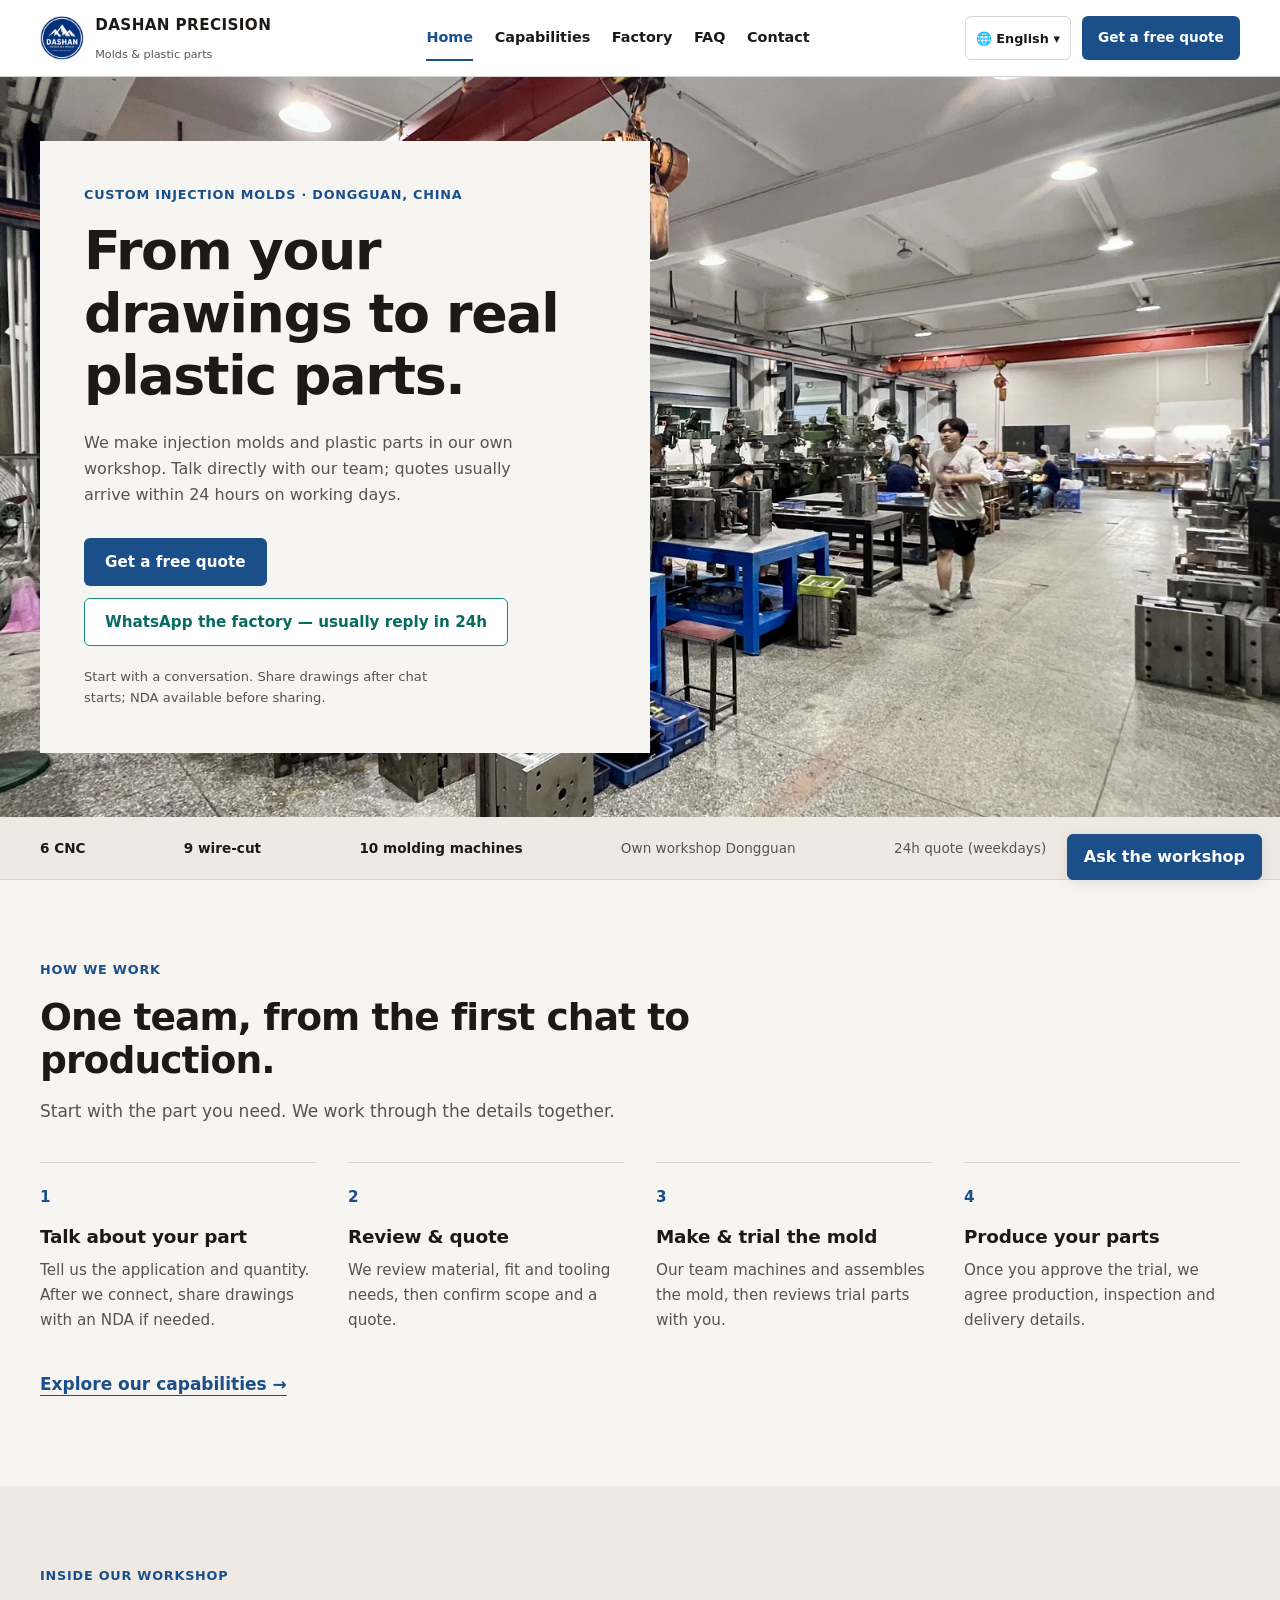
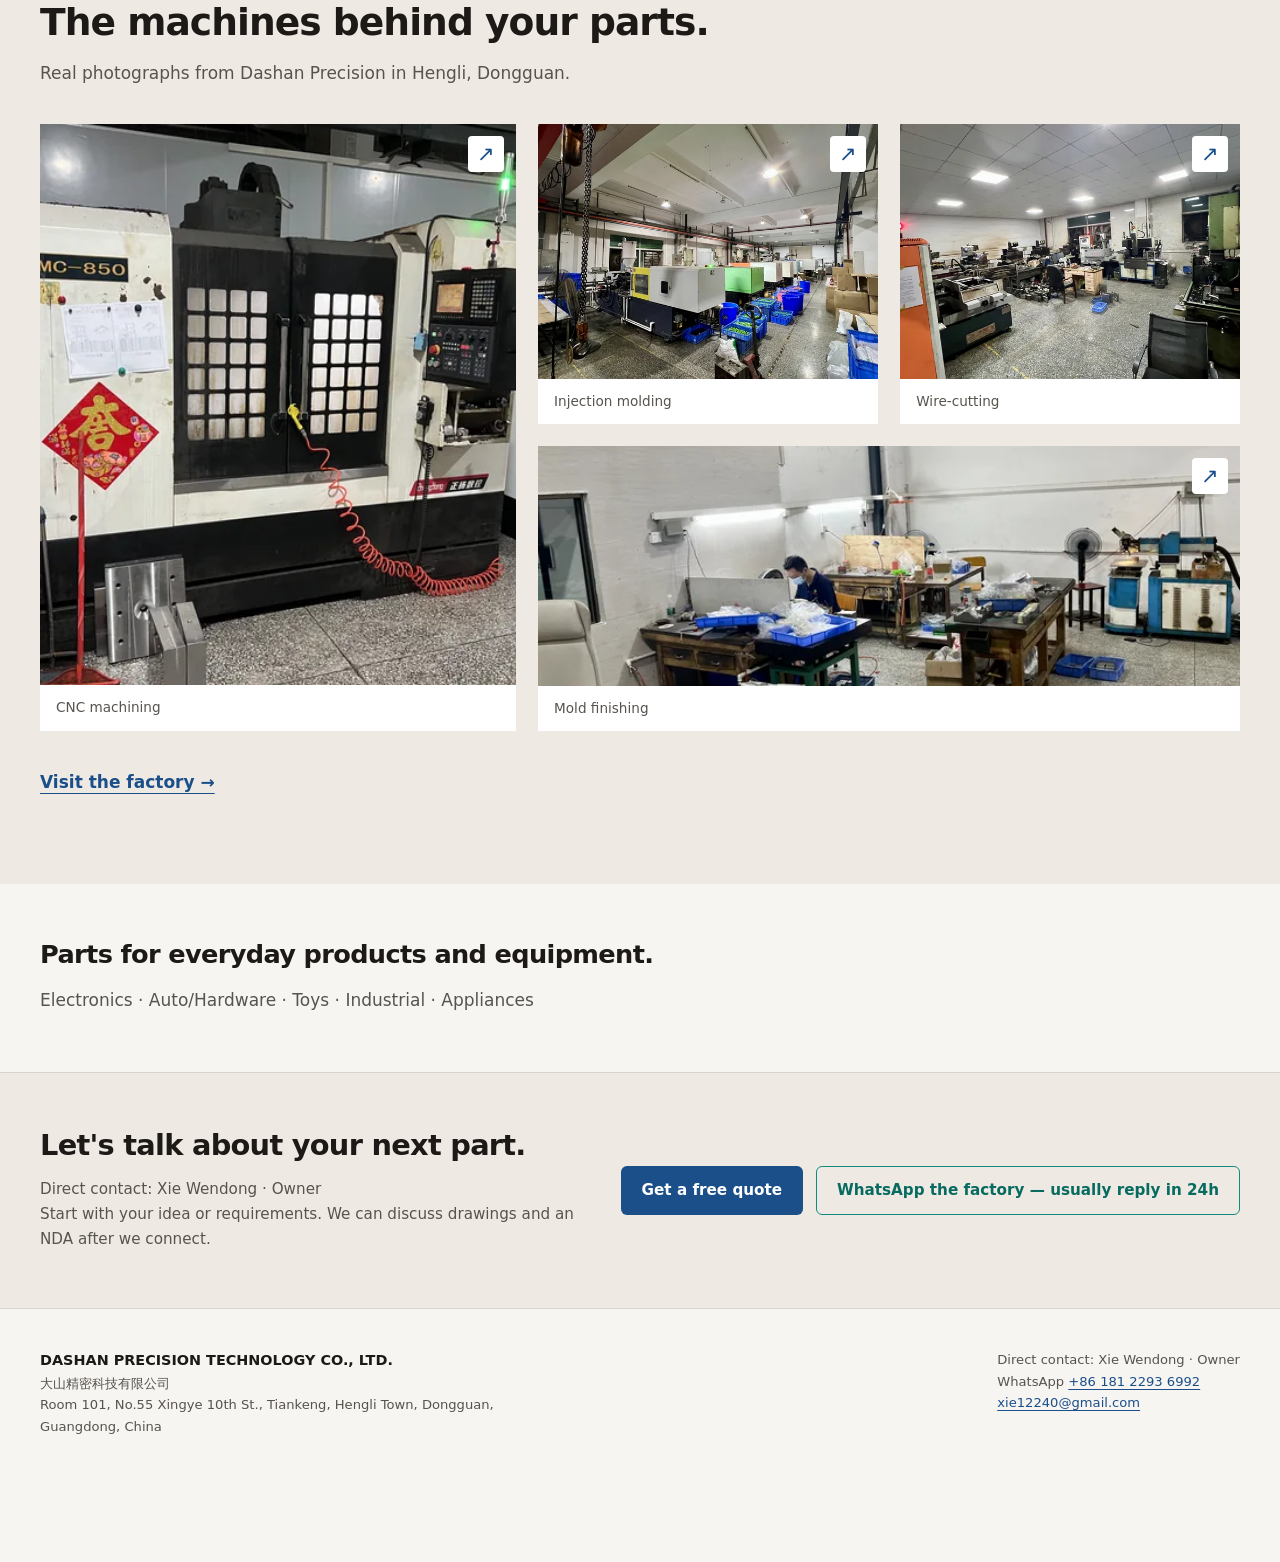
==== commit 8c6562f9: "Merge pull request #3 from xie12240/codex/quiet-workshop-20261006 Round 2: Quiet Workshop restyle an" ====
--- a/index.html
+++ b/index.html
@@ -11,17 +11,16 @@
 <meta property="og:description" content="Precision injection mold & injection molding manufacturer in Dongguan, China since 2021. Mold design, CNC, wire cutting, trial molding & mass production in-house. Free DFM, fast quote.">
 <meta property="og:type" content="website">
 <meta property="og:url" content="https://www.dashanprecision.com/">
-<meta property="og:image" content="https://www.dashanprecision.com/assets/images/logo.png">
+<meta property="og:image" content="https://www.dashanprecision.com/assets/images/factory/LOOGO.JPG.png">
 <meta name="twitter:card" content="summary_large_image">
-<meta name="twitter:image" content="https://www.dashanprecision.com/assets/images/logo.png">
+<meta name="twitter:image" content="https://www.dashanprecision.com/assets/images/factory/LOOGO.JPG.png">
 
 <script type="application/ld+json">
-{"@context":"https://schema.org","@graph":[{"@type":"Organization","name":"DASHAN Precision Technology Co., Ltd.","alternateName":"大山精密科技有限公司","description":"One-stop precision injection mold & injection molding manufacturer in Hengli, Dongguan, China.","email":"xie12240@gmail.com","telephone":"+86-181-2293-6992","address":{"@type":"PostalAddress","streetAddress":"Room 101, No.55 Xingye 10th St., Tiankeng, Hengli Town","addressLocality":"Dongguan","addressRegion":"Guangdong","addressCountry":"CN"},"foundingDate":"2021","areaServed":"Worldwide","@id":"https://www.dashanprecision.com/#organization","url":"https://www.dashanprecision.com/","logo":"https://www.dashanprecision.com/assets/images/logo.png"},{"@type":"WebSite","@id":"https://www.dashanprecision.com/#website","name":"DASHAN Precision","url":"https://www.dashanprecision.com/","publisher":{"@id":"https://www.dashanprecision.com/#organization"}}]}
+{"@context":"https://schema.org","@graph":[{"@type":"Organization","name":"DASHAN Precision Technology Co., Ltd.","alternateName":"大山精密科技有限公司","description":"One-stop precision injection mold & injection molding manufacturer in Hengli, Dongguan, China.","email":"xie12240@gmail.com","telephone":"+86-181-2293-6992","address":{"@type":"PostalAddress","streetAddress":"Room 101, No.55 Xingye 10th St., Tiankeng, Hengli Town","addressLocality":"Dongguan","addressRegion":"Guangdong","addressCountry":"CN"},"foundingDate":"2021","areaServed":"Worldwide","@id":"https://www.dashanprecision.com/#organization","url":"https://www.dashanprecision.com/","logo":"https://www.dashanprecision.com/assets/images/factory/LOOGO.JPG.png"},{"@type":"WebSite","@id":"https://www.dashanprecision.com/#website","name":"DASHAN Precision","url":"https://www.dashanprecision.com/","publisher":{"@id":"https://www.dashanprecision.com/#organization"}}]}
 </script>
 
 <link rel="icon" type="image/x-icon" href="favicon.ico"><link rel="icon" type="image/png" sizes="32x32" href="favicon-32.png"><link rel="apple-touch-icon" href="apple-touch-icon.png">
-<link rel="stylesheet" href="css/style.css?v=20261004-7">
-<link rel="stylesheet" href="css/experience.css?v=20260911-3">
+<link rel="stylesheet" href="css/style.css?v=20261006-2">
 <script src="js/experience.js" defer></script>
 <link rel="canonical" href="https://www.dashanprecision.com/">
 </head><body class="quiet-workshop">
@@ -59,10 +58,10 @@
   <section id="factory-preview" class="factory-preview"><div class="container">
     <div class="sec-head"><div class="kicker">Inside our workshop</div><h2>The machines behind your parts.</h2><p>Real photographs from Dashan Precision in Hengli, Dongguan.</p></div>
     <div class="gallery factory-grid">
-      <figure class="g-item"><img src="assets/images/factory/cnc-960.webp" width="960" height="720" loading="lazy" decoding="async" alt="CNC machining area at Dashan Precision"><figcaption class="g-cap">CNC machining</figcaption></figure>
-      <figure class="g-item"><img src="assets/images/factory/injection-960.webp" width="960" height="720" loading="lazy" decoding="async" alt="Injection molding machines in the Dashan workshop"><figcaption class="g-cap">Injection molding</figcaption></figure>
-      <figure class="g-item"><img src="assets/images/factory/wire-cut-960.webp" width="960" height="720" loading="lazy" decoding="async" alt="Precision wire-cutting area at Dashan Precision"><figcaption class="g-cap">Wire-cutting</figcaption></figure>
-      <figure class="g-item"><img src="assets/images/factory/mold-finishing-960.webp" width="960" height="720" loading="lazy" decoding="async" alt="Mold finishing work area at Dashan Precision"><figcaption class="g-cap">Mold finishing</figcaption></figure>
+      <figure class="g-item"><img src="assets/images/factory/cnc-960.webp" srcset="assets/images/factory/cnc-640.webp 640w, assets/images/factory/cnc-960.webp 960w" sizes="(max-width:680px) 92vw, 44vw" width="960" height="720" loading="lazy" decoding="async" alt="CNC machining area at Dashan Precision"><figcaption class="g-cap">CNC machining</figcaption></figure>
+      <figure class="g-item"><img src="assets/images/factory/injection-960.webp" srcset="assets/images/factory/injection-640.webp 640w, assets/images/factory/injection-960.webp 960w" sizes="(max-width:680px) 92vw, 44vw" width="960" height="720" loading="lazy" decoding="async" alt="Injection molding machines in the Dashan workshop"><figcaption class="g-cap">Injection molding</figcaption></figure>
+      <figure class="g-item"><img src="assets/images/factory/wire-cut-960.webp" srcset="assets/images/factory/wire-cut-640.webp 640w, assets/images/factory/wire-cut-960.webp 960w" sizes="(max-width:680px) 92vw, 44vw" width="960" height="720" loading="lazy" decoding="async" alt="Precision wire-cutting area at Dashan Precision"><figcaption class="g-cap">Wire-cutting</figcaption></figure>
+      <figure class="g-item"><img src="assets/images/factory/mold-finishing-960.webp" srcset="assets/images/factory/mold-finishing-640.webp 640w, assets/images/factory/mold-finishing-960.webp 960w" sizes="(max-width:680px) 92vw, 44vw" width="960" height="720" loading="lazy" decoding="async" alt="Mold finishing work area at Dashan Precision"><figcaption class="g-cap">Mold finishing</figcaption></figure>
     </div>
     <a class="text-link" href="factory.html">Visit the factory →</a>
   </div></section>
@@ -78,7 +77,7 @@
 </div></footer>
 <script src="js/main.js?v=20261006-1"></script>
 <div class="m-cta"><a href="contact.html">Get a free quote</a><a href="https://wa.me/8618122936992" target="_blank" rel="noopener">WhatsApp</a></div>
-<script src="js/lang/zh.js?v=20261006-1"></script>
+<script src="js/lang/zh.js?v=20261006-2"></script>
 <script src="js/i18n.js?v=20261004-6"></script>
-<script src="js/chat.js?v=20261006-1"></script>
+<script src="js/chat.js?v=20261006-2"></script>
 </body></html>
--- a/css/style.css
+++ b/css/style.css
@@ -1,195 +1,209 @@
 :root{
-  --navy:#0d2740; --navy2:#123653; --accent:#e8a33d; --accent2:#c9862a;
-  --ink:#22303f; --muted:#5c6b7a; --bg:#ffffff; --light:#f4f6f8; --line:#e3e8ee;
+  --bg:#F7F5F1;--bg-card:#FFFFFF;--bg-soft:#EEEAE3;
+  --text:#1C1917;--text-muted:#57534E;--border:#D6D3D1;
+  --primary:#1B4F8A;--primary-hover:#163F6E;--accent-wa:#128C7E;
+  --ink:var(--text);--muted:var(--text-muted);--light:var(--bg-soft);
+  --line:var(--border);--navy:var(--text);--navy2:var(--primary);
+  --accent:var(--primary);--accent2:var(--primary-hover);
 }
 *{box-sizing:border-box;margin:0;padding:0}
-html{scroll-behavior:smooth}
-body{font-family:"Segoe UI",Roboto,Helvetica,Arial,"Microsoft YaHei",sans-serif;color:var(--ink);line-height:1.65;background:var(--bg)}
+html{scroll-behavior:smooth;scroll-padding-top:90px}
+body{font-family:system-ui,-apple-system,"Segoe UI","Microsoft YaHei",sans-serif;font-size:17px;line-height:1.65;color:var(--text);background:var(--bg)}
 img{max-width:100%;height:auto;display:block}
 a{color:inherit;text-decoration:none}
-.container{width:min(1140px,92%);margin:0 auto}
-.btn{display:inline-block;padding:.8rem 1.6rem;border-radius:6px;font-weight:600;font-size:.95rem;cursor:pointer;border:1px solid transparent;transition:.2s}
-.btn-primary{background:var(--accent);color:#241a05}
-.btn-primary:hover{background:var(--accent2)}
-.btn-ghost{border-color:rgba(255,255,255,.7);color:#fff}
-.btn-ghost:hover{background:rgba(255,255,255,.12)}
-.btn-outline{border-color:var(--navy);color:var(--navy)}
-.btn-outline:hover{background:var(--navy);color:#fff}
-/* header */
-header{position:sticky;top:0;z-index:50;background:rgba(255,255,255,.96);border-bottom:1px solid var(--line)}
-.nav{display:flex;align-items:center;justify-content:space-between;height:70px}
-.brand{display:flex;align-items:center;gap:.7rem}
-.brand img{width:44px;height:44px;border-radius:6px;object-fit:cover}
-.brand .bname{font-weight:800;color:var(--navy);line-height:1.15;font-size:1rem}
-.brand .btag{font-size:.68rem;color:var(--muted);letter-spacing:.04em;text-transform:uppercase}
-.nav > ul{display:flex;gap:1.2rem;list-style:none}
-.nav > ul a{font-size:.92rem;font-weight:600;color:var(--ink)}
-.nav > ul a:hover{color:var(--accent2)}
-.nav-cta{display:flex;align-items:center;gap:.8rem}
-.nav-toggle{display:none;background:none;border:1px solid var(--line);border-radius:6px;padding:.4rem .6rem;font-size:1.2rem;cursor:pointer}
-/* hero */
-.hero{position:relative;color:#fff;background:#081c30}
-.hero-bg{position:absolute;inset:0;background-size:cover;background-position:center;opacity:.38}
-.hero-inner{position:relative;padding:110px 0 120px;max-width:760px}
-.kicker{color:var(--accent);font-weight:700;letter-spacing:.12em;text-transform:uppercase;font-size:.82rem;margin-bottom:1rem}
-.hero h1{font-size:clamp(1.9rem,4.4vw,3.1rem);line-height:1.18;margin-bottom:1.1rem}
-.hero p{font-size:1.08rem;color:#dbe6f0;max-width:640px;margin-bottom:1.8rem}
-.hero .ctas{display:flex;gap:.9rem;flex-wrap:wrap}
-/* trust bar */
-.trust{background:var(--navy);color:#cfe0ef}
-.trust .container{display:flex;flex-wrap:wrap;gap:1rem 2.6rem;padding:14px 0;font-size:.92rem}
-.trust b{color:#fff}
-/* sections */
-section{padding:74px 0}
-.sec-head{max-width:720px;margin-bottom:2.4rem}
-.sec-head .kicker{color:var(--accent2)}
-h2{font-size:clamp(1.5rem,3vw,2.1rem);color:var(--navy);line-height:1.25;margin-bottom:.7rem}
-.sec-head p{color:var(--muted)}
-h3{color:var(--navy)}
-/* Keep card and CTA presentation when section headings use semantic h2 tags. */
-.card-heading,.contact-heading,.quote-heading{font-size:1.17em;line-height:inherit;letter-spacing:normal;margin-bottom:0}
-/* about */
-.about-grid{display:grid;grid-template-columns:1.05fr .95fr;gap:2.6rem;align-items:center}
-.about-fig{border-radius:10px;overflow:hidden;box-shadow:0 18px 40px rgba(13,39,64,.16)}
-.stats{display:grid;grid-template-columns:repeat(4,1fr);gap:1rem;margin-top:2rem}
-.stat{background:var(--light);border:1px solid var(--line);border-radius:10px;padding:1rem 1.1rem;text-align:center}
-.stat b{display:block;font-size:1.5rem;color:var(--navy)}
-.stat span{font-size:.8rem;color:var(--muted)}
-/* capabilities cards */
-.grid{display:grid;gap:1.3rem}
-.cards{grid-template-columns:repeat(3,1fr)}
-.card{background:var(--light);border:1px solid var(--line);border-radius:12px;padding:1.5rem}
-.card .ico{font-size:1.7rem;margin-bottom:.6rem}
-.card h3,.card .card-heading{font-size:1.05rem;margin-bottom:.4rem}
-.card p{font-size:.9rem;color:var(--muted)}
-/* process */
-.process{display:grid;grid-template-columns:repeat(6,1fr);gap:.8rem;margin-top:1.4rem}
-.step{background:#fff;border:1px solid var(--line);border-radius:10px;padding:.9rem;text-align:center;font-size:.82rem;font-weight:600;color:var(--navy)}
-.step i{display:block;font-style:normal;font-size:1.25rem;margin-bottom:.3rem}
-/* galleries */
-.gallery{display:grid;grid-template-columns:repeat(3,1fr);gap:1.1rem}
-.g-item{border-radius:10px;overflow:hidden;position:relative;border:1px solid var(--line)}
-.g-item img{height:240px;width:100%;object-fit:cover;transition:.3s}
-.g-item:hover img{transform:scale(1.04)}
-.g-cap{position:absolute;left:0;right:0;bottom:0;background:linear-gradient(transparent,rgba(6,18,32,.85));color:#fff;padding:.7rem .9rem .6rem;font-size:.85rem;font-weight:600}
-.gallery.two{grid-template-columns:repeat(2,1fr)}
-.gallery.two .g-item img{height:300px}
-/* industries */
-.industries{background:var(--light)}
-.ind-grid{display:grid;grid-template-columns:repeat(5,1fr);gap:1rem}
-.ind{border:1px solid var(--line);background:#fff;border-radius:12px;padding:1.4rem 1.2rem;text-align:center}
-.ind .ico{font-size:1.9rem;margin-bottom:.5rem}
-.ind b{display:block;color:var(--navy);font-size:.98rem;margin-bottom:.25rem}
-.ind span{font-size:.82rem;color:var(--muted)}
-/* why */
-.why-grid{display:grid;grid-template-columns:1fr 1fr;gap:2.6rem;align-items:center}
+p{color:var(--text-muted)}
+.container{width:min(1200px,calc(100% - 64px));margin-inline:auto}
+h1,h2,h3{color:var(--text);line-height:1.16;letter-spacing:-.025em;font-weight:650}
+h1{font-size:clamp(2.1rem,4.2vw,3.4rem)}
+h2{font-size:clamp(1.65rem,3vw,2.35rem);margin-bottom:.9rem;max-width:28ch}
+h3{font-size:1.15rem;letter-spacing:-.01em;margin-bottom:.65rem}
+section{padding:80px 0}
+.kicker{font-size:.8rem;line-height:1.5;font-weight:650;color:var(--primary);margin-bottom:1rem;letter-spacing:.06em;text-transform:uppercase}
+.sec-head{max-width:720px;margin-bottom:2.3rem}
+.text-link{display:inline-block;color:var(--primary);font-weight:600;margin-top:1.8rem;padding:.5rem 0;text-decoration:underline;text-underline-offset:.3em}
+.btn{display:inline-flex;align-items:center;justify-content:center;min-height:44px;padding:.75rem 1.25rem;border-radius:6px;border:1px solid transparent;font:600 .95rem/1.45 system-ui,sans-serif;text-align:center;cursor:pointer;transition:background-color .15s,color .15s}
+.btn-primary{background:var(--primary);color:#fff}
+.btn-primary:hover{background:var(--primary-hover)}
+.btn-outline,.btn-ghost{background:var(--bg-card);border-color:var(--border);color:var(--primary)}
+.btn-outline:hover,.btn-ghost:hover{background:var(--bg-soft);border-color:var(--primary)}
+.btn-ghost-inv{background:transparent;border-color:var(--accent-wa);color:#086B60}
+.btn-ghost-inv:hover{background:#e2eee9}
+a[href*="wa.me"].btn-ghost{border-color:var(--accent-wa);color:#086B60}
+:focus-visible{outline:3px solid var(--primary);outline-offset:4px}
+.skip-link{position:fixed;top:-100px;left:1rem;z-index:100;background:var(--bg-card);color:var(--primary);padding:.7rem 1rem;border:2px solid var(--primary)}
+.skip-link:focus{top:.5rem}
+/* Layer order: header 50, sticky quote bar 60; chat uses 70/71. */
+header{position:sticky;top:0;z-index:50;background:var(--bg-card);border-bottom:1px solid var(--border)}
+.nav{display:flex;align-items:center;justify-content:space-between;gap:1.2rem;min-height:76px}
+.brand{display:flex;align-items:center;gap:.7rem;flex-shrink:0}
+.brand img{width:44px;height:44px;object-fit:contain}
+.bname{font-weight:750;font-size:.95rem;line-height:1.1;letter-spacing:.025em}
+.btag{font-size:.7rem;color:var(--text-muted)}
+.nav>ul{display:flex;gap:1.35rem;list-style:none}
+.nav>ul a{display:block;font-size:.9rem;font-weight:550;padding:.7rem 0}
+.nav>ul a:hover,.nav>ul a.active{color:var(--primary)}
+.nav>ul a.active{box-shadow:inset 0 -2px var(--primary)}
+.nav-cta{display:flex;align-items:center;gap:.7rem}
+.nav-cta .btn{white-space:nowrap;padding:.65rem .95rem;font-size:.85rem}
+.nav-toggle{display:none;min-width:44px;min-height:44px;font-size:1.35rem;border:1px solid var(--border);border-radius:6px;background:var(--bg-card);color:var(--text);cursor:pointer}
+.lang-w{position:relative}
+.lang-btn{display:flex;align-items:center;gap:.3rem;min-height:44px;padding:.5rem .6rem;border:1px solid var(--border);border-radius:6px;background:var(--bg-card);font:550 .8rem system-ui;color:var(--text);cursor:pointer}
+.lang-menu{display:none;position:absolute;right:0;top:calc(100% + 8px);min-width:160px;list-style:none;padding:.35rem;border:1px solid var(--border);border-radius:6px;background:var(--bg-card);box-shadow:0 6px 16px #1c191710}
+.lang-w.open .lang-menu{display:block}
+.lang-menu a{display:block;padding:.7rem;font-size:.9rem;border-radius:4px}
+.lang-menu a:hover,.lang-menu a.active{color:var(--primary);background:var(--bg-soft)}
+#lang-banner{position:fixed;right:12px;z-index:49;padding:.7rem 1rem;max-width:calc(100% - 24px);border:1px solid var(--border);border-radius:6px;background:var(--bg-card);color:var(--text);font-size:.8rem;box-shadow:0 3px 12px #1c191714}
+#lang-banner a{color:var(--primary);font-weight:600;text-decoration:underline;padding:.4rem}
+.workshop-hero{position:relative;padding:0;overflow:hidden}
+.workshop-photo{position:absolute;inset:0}
+.workshop-photo img{width:100%;height:100%;object-fit:cover;object-position:center}
+.hero-inner{position:relative;margin:64px 0;padding:44px;max-width:610px;background:var(--bg)}
+.hero-inner h1{max-width:13ch;margin-bottom:1.4rem}
+.hero-inner>p{max-width:46ch;font-size:1rem;line-height:1.65}
+.ctas{display:flex;gap:.8rem;flex-wrap:wrap;margin-top:1.8rem}
+.hero-inner .hero-note{font-size:.82rem;margin-top:1.2rem;margin-bottom:0}
+.trust{background:var(--bg-soft);border-bottom:1px solid var(--border)}
+.trust .container{display:flex;justify-content:space-between;flex-wrap:wrap;gap:.6rem 1.4rem;padding:20px 0;font-size:.85rem;color:var(--text-muted)}
+.trust b{color:var(--text);font-weight:650}
+.process{display:grid;grid-template-columns:repeat(4,minmax(0,1fr));gap:2rem;list-style:none;counter-reset:process}
+.step{counter-increment:process;border-top:1px solid var(--border);padding-top:1.4rem}
+.step::before{content:counter(process);display:block;font-size:.95rem;color:var(--primary);font-weight:650;margin-bottom:1rem}
+.step p{font-size:.95rem;line-height:1.65}
+.factory-preview{background:var(--bg-soft)}
+.gallery{display:grid;grid-template-columns:repeat(3,minmax(0,1fr));gap:1.4rem}
+.gallery.two{grid-template-columns:repeat(2,minmax(0,1fr))}
+.g-item{position:relative;background:var(--bg-card);min-width:0;overflow:hidden}
+.g-item img{width:100%;aspect-ratio:4/3;object-fit:cover}
+.g-cap{padding:.8rem 1rem;font-size:.85rem;line-height:1.4;color:var(--text-muted);background:var(--bg-card)}
+.factory-grid{grid-template-columns:1.4fr 1fr 1fr}
+.factory-grid .g-item:first-child{grid-row:span 2}
+.factory-grid .g-item:first-child img{height:calc(100% - 46px);aspect-ratio:auto}
+.factory-grid .g-item:last-child{grid-column:span 2}
+.factory-grid .g-item:last-child img{max-height:240px}
+.industries-line{padding:56px 0}
+.industries-line h2{font-size:1.6rem;max-width:none}
+.industries-line p{line-height:1.9}
+.grid{display:grid;gap:1.4rem}
+.cards,.industry-details{grid-template-columns:repeat(2,minmax(0,1fr))}
+.card{padding:1.5rem;background:var(--bg-card);border:1px solid var(--border);border-radius:6px}
+.card .card-heading{font-size:1.15rem;line-height:1.25;margin-bottom:.7rem}
+.card p{font-size:.95rem}
+.card .ico,.ind .ico{display:none}
+.about-grid,.why-grid{display:grid;grid-template-columns:1fr 1fr;gap:3rem;align-items:center}
+.about-fig img,.why-fig img{width:100%;max-height:530px;object-fit:cover}
 .why-list{list-style:none;margin-top:1rem}
-.why-list li{padding:.5rem 0 .5rem 1.8rem;position:relative;color:#33475b}
-.why-list li::before{content:"✓";position:absolute;left:0;color:var(--accent2);font-weight:800}
-.why-fig img{border-radius:10px;box-shadow:0 18px 40px rgba(13,39,64,.16)}
-/* contact */
-.contact-grid{display:grid;grid-template-columns:1.15fr .85fr;gap:2.4rem;align-items:start}
-.form{background:#fff;border:1px solid var(--line);border-radius:14px;padding:1.8rem;box-shadow:0 10px 30px rgba(13,39,64,.06)}
+.why-list li{padding:.5rem 0 .5rem 1.25rem;position:relative;color:var(--text-muted)}
+.why-list li::before{content:'✓';position:absolute;left:0;color:var(--primary)}
+.stats,.nums .container{display:grid;grid-template-columns:repeat(4,minmax(0,1fr));gap:1rem;padding:24px 0}
+.stat{padding:1rem;background:var(--bg-card);border:1px solid var(--border)}
+.stats b,.nums b{display:block;color:var(--text);font-size:1.8rem;line-height:1.3}
+.stats span,.nums span{color:var(--text-muted);font-size:.85rem}
+.ind-grid{display:flex;flex-wrap:wrap;gap:1rem}
+.ind{background:var(--bg-card);border:1px solid var(--border);padding:1.3rem;flex:1 1 180px}
+.ind b{display:block;font-weight:650;color:var(--text)}
+.ind span{font-size:.9rem;color:var(--text-muted)}
+.page-intro{padding:64px 0;background:var(--bg-soft);border-bottom:1px solid var(--border)}
+.page-intro .container{padding:0}
+.page-intro p{max-width:720px;margin-top:1.1rem}
+.contact-grid{display:grid;grid-template-columns:1.2fr .8fr;gap:2rem;align-items:start}
+.contact-grid>*{min-width:0}
+.form{padding:2rem;border:1px solid var(--border);border-radius:6px;background:var(--bg-card)}
+.form>p{font-size:.92rem;margin:.8rem 0 1.8rem}
+.contact-heading{font-size:1.5rem;line-height:1.25;max-width:none}
 .f-row{display:grid;grid-template-columns:1fr 1fr;gap:1rem}
-.field{margin-bottom:1rem}
-.field label{display:block;font-size:.84rem;font-weight:600;color:var(--navy);margin-bottom:.35rem}
-.field input,.field select,.field textarea{width:100%;padding:.72rem .8rem;border:1px solid #cdd7e0;border-radius:7px;font-size:.95rem;font-family:inherit;background:#fff}
-.field textarea{min-height:120px;resize:vertical}
-.field .hint{font-size:.78rem;color:var(--muted);margin-top:.3rem}
-.cbox{padding:1.6rem;background:var(--navy);color:#eaf1f8;border-radius:14px}
-.cbox h3,.cbox .contact-heading{color:#fff;margin-bottom:.6rem}
-.cbox p{font-size:.92rem;margin-bottom:1rem;color:#cfe0ef}
-.cbox .big{font-size:1.05rem;font-weight:700;color:#fff;margin-bottom:.2rem}
-.cbox .row{display:flex;gap:.6rem;margin:.5rem 0;align-items:flex-start}
-.cbox .row .l{color:var(--accent);font-weight:700;min-width:70px}
-footer{background:#081c30;color:#9db4c8;padding:34px 0;font-size:.86rem}
-footer .container{display:flex;justify-content:space-between;gap:1rem;flex-wrap:wrap}
-footer a{color:var(--accent);text-decoration:underline;text-underline-offset:.18em}
-@media(max-width:960px){
-  .cards{grid-template-columns:repeat(2,1fr)}
-  .ind-grid{grid-template-columns:repeat(3,1fr)}
+.f-row>*{min-width:0}
+.field{margin-bottom:1.2rem}
+.field label,#draft-preview label{display:block;font-size:.88rem;font-weight:600;margin-bottom:.4rem;color:var(--text)}
+.field input,.field select,.field textarea,#draft-message{width:100%;min-height:44px;padding:.75rem;border:1px solid var(--border);border-radius:6px;background:var(--bg-card);color:var(--text);font:1rem/1.5 system-ui,sans-serif}
+.field textarea{min-height:140px;resize:vertical}
+.hint{font-size:.8rem;color:var(--text-muted);margin-top:.55rem}
+.hint a{color:var(--primary)}
+.cbox{padding:1.7rem;background:var(--bg-soft);border-radius:6px}
+.cbox h2{font-size:1.5rem}
+.cbox p{font-size:.92rem;margin:.8rem 0}
+.cbox .row{display:flex;gap:.7rem;padding:.55rem 0;font-size:.9rem}
+.cbox .row .l{flex:0 0 78px;font-weight:600;color:var(--text)}
+.cbox .row>span{min-width:0;overflow-wrap:anywhere}
+.cbox .row a{color:var(--primary);text-decoration:underline;text-underline-offset:.2em}
+#draft-preview{padding:1rem;border:1px solid var(--border);background:var(--bg-soft);border-radius:6px}
+#draft-preview p{margin-bottom:.8rem;font-size:.9rem}
+#draft-preview a{color:var(--primary);text-decoration:underline}
+#draft-message{resize:vertical}
+.inq-band{padding:56px 0;background:var(--bg-soft);border-block:1px solid var(--border)}
+.inq-band .container{display:flex;justify-content:space-between;align-items:center;gap:2rem;flex-wrap:wrap}
+.inq-band h2{font-size:1.8rem;max-width:none}
+.inq-band p{font-size:.95rem;max-width:56ch}
+.inq-btns{display:flex;flex-wrap:wrap;gap:.8rem}
+footer{padding:40px 0 100px;background:var(--bg);font-size:.82rem;color:var(--text-muted)}
+footer>.container{display:flex;justify-content:space-between;gap:2rem;flex-wrap:wrap;padding-bottom:1.5rem}
+footer>.container>div:first-child{max-width:58ch}
+footer b{color:var(--text);font-size:.9rem}
+footer a{color:var(--primary);text-decoration:underline;text-underline-offset:.2em}
+footer .inq-band{margin-top:1.2rem}
+.wa-float{position:fixed;right:18px;bottom:84px;z-index:60;padding:.7rem 1rem;min-height:44px;background:var(--bg-card);border:1px solid var(--accent-wa);color:#086B60;border-radius:6px;font-size:.85rem;font-weight:600}
+.m-cta{display:none}
+.photo-open{position:absolute;inset:0;width:100%;height:100%;background:transparent;border:0;cursor:zoom-in}
+.photo-open::after{content:'↗';position:absolute;right:12px;top:12px;display:grid;place-items:center;width:36px;height:36px;background:var(--bg-card);color:var(--primary);border-radius:4px;font-size:1.3rem}
+.photo-dialog{margin:auto;width:min(1100px,94vw);max-height:92dvh;padding:54px 18px 18px;border:1px solid var(--border);border-radius:6px;background:var(--bg);color:var(--text)}
+.photo-dialog::backdrop{background:#1c1917bf}
+.photo-dialog img{width:100%;max-height:72dvh;object-fit:contain}
+.photo-dialog p{padding-top:12px}
+.photo-dialog>button{position:absolute;right:10px;top:6px;min-width:44px;min-height:44px;border:0;background:var(--bg);color:var(--text);font-size:2rem;cursor:pointer}
+section[id]{scroll-margin-top:90px}
+@media(max-width:1100px){.nav{gap:.7rem}.nav>ul{gap:.85rem}.brand .btag{display:none}.brand .bname{font-size:.85rem}}
+@media(max-width:1040px){
+  .nav-toggle{display:block;margin-left:auto}
+  .nav>ul{display:none;position:absolute;top:100%;left:0;right:0;padding:1rem 2rem;background:var(--bg-card);border-bottom:1px solid var(--border);flex-direction:column;gap:0}
+  .nav>ul.open{display:flex}
+  .nav>ul a{padding:.75rem 0;min-height:44px}
+  .nav>ul a.active{box-shadow:none;font-weight:700}
+  .process{grid-template-columns:repeat(2,minmax(0,1fr))}
+  .hero-inner{max-width:550px;padding:36px}
+  .gallery{grid-template-columns:repeat(2,minmax(0,1fr))}
+  .factory-grid{grid-template-columns:repeat(2,minmax(0,1fr))}
+  .factory-grid .g-item:first-child{grid-row:auto}
+  .factory-grid .g-item:first-child img{height:auto;aspect-ratio:4/3}
+  .factory-grid .g-item:last-child{grid-column:auto}
+  .factory-grid .g-item:last-child img{max-height:none}
   .about-grid,.why-grid,.contact-grid{grid-template-columns:1fr}
-  .process{grid-template-columns:repeat(3,1fr)}
 }
 @media(max-width:680px){
-  .nav > ul{display:none;position:absolute;top:100%;left:0;right:0;background:#fff;flex-direction:column;padding:1rem;border-bottom:1px solid var(--line)}
-  .nav > ul.open{display:flex}
-  .nav-toggle{display:block}
+  body{padding-bottom:calc(72px + env(safe-area-inset-bottom))}
+  .container{width:calc(100% - 32px)}
+  section{padding:52px 0}
+  .nav{min-height:68px;gap:.5rem}
+  .brand{gap:.5rem}.brand img{width:36px;height:36px}.brand .bname{font-size:.74rem;letter-spacing:0}
   .nav-cta .btn{display:none}
-  .cards,.ind-grid,.gallery,.gallery.two{grid-template-columns:1fr}
-  .stats{grid-template-columns:repeat(2,1fr)}
-  .f-row{grid-template-columns:1fr}
-  .process{grid-template-columns:repeat(2,1fr)}
-  section{padding:54px 0}
+  .lang-btn .lang-cur{display:none}
+  .workshop-photo{position:relative;display:block;height:270px}
+  .workshop-photo img{object-position:50% 48%}
+  .hero-inner{margin:0 -16px;padding:32px 16px 36px;max-width:none}
+  .hero-inner h1{font-size:2.45rem;max-width:15ch}
+  .ctas{display:grid;gap:.75rem}
+  .hero-inner .hero-note{font-size:.83rem}
+  .trust .container{display:grid;grid-template-columns:1fr 1fr;gap:.65rem;padding:18px 0;font-size:.78rem}
+  .process{gap:1.5rem;grid-template-columns:1fr}
+  .step{padding-top:1rem}
+  .step::before{float:left;margin-right:.9rem;line-height:1.35}
+  .gallery,.gallery.two,.cards,.industry-details{grid-template-columns:1fr}
+  .factory-grid .g-item img{max-height:300px;aspect-ratio:4/3}
+  .f-row{grid-template-columns:1fr;gap:0}
+  .form{padding:1.25rem}
+  .cbox{padding:1.25rem}
+  .inq-band .container{gap:1.4rem}
+  .inq-btns{display:grid;width:100%}
+  .stats,.nums .container{grid-template-columns:repeat(2,minmax(0,1fr))}
+  .page-intro{padding:42px 0}
+  footer{padding-bottom:30px}
+  .wa-float{display:none}
+  .m-cta{position:fixed;display:flex;inset:auto 0 0;z-index:60;background:var(--bg-card);border-top:1px solid var(--border);gap:8px;padding:10px 12px calc(10px + env(safe-area-inset-bottom))}
+  .m-cta a{display:flex;align-items:center;justify-content:center;min-height:48px;flex:1;border-radius:6px;padding:.65rem .5rem;font-size:.88rem;line-height:1.4;font-weight:600;text-align:center}
+  .m-cta a:first-child{background:var(--primary);color:#fff}
+  .m-cta a:last-child{background:var(--bg-card);border:1px solid var(--accent-wa);color:#086B60}
 }
-
-.nav > ul a.active{color:var(--accent2);border-bottom:2px solid var(--accent2);padding-bottom:2px}
-
-/* floating whatsapp + mobile bottom CTA + inquiry band */
-.inq-band{background:var(--navy);color:#fff;padding:44px 0}
-.inq-band .container{display:flex;justify-content:space-between;align-items:center;gap:1.4rem;flex-wrap:wrap}
-.inq-band h3,.inq-band .quote-heading{color:#fff;margin-bottom:.3rem}
-.inq-band p{color:#cfe0ef;margin:0;max-width:600px;font-size:.95rem}
-.inq-btns{display:flex;gap:.8rem;flex-wrap:wrap}
-.btn-ghost-inv{border:1px solid rgba(255,255,255,.7);color:#fff}
-.btn-ghost-inv:hover{background:rgba(255,255,255,.12)}
-.wa-float{position:fixed;right:18px;bottom:84px;z-index:60;background:#25D366;color:#fff;font-weight:700;padding:.7rem 1rem;border-radius:999px;box-shadow:0 6px 18px rgba(0,0,0,.22);font-size:.9rem;display:flex;align-items:center;gap:.45rem}
-.wa-float:hover{background:#1eb456;color:#fff}
-.m-cta{display:none}
-@media(max-width:680px){
-  body{padding-bottom:64px}
-  .m-cta{display:flex;position:fixed;left:0;right:0;bottom:0;z-index:59;background:#fff;border-top:1px solid var(--line);gap:8px;padding:8px}
-  .m-cta a{flex:1;text-align:center;padding:.7rem .5rem;border-radius:8px;font-weight:700;font-size:.9rem}
-  .m-cta a:first-child{background:var(--accent);color:#241a05}
-  .m-cta a:last-child{background:#25D366;color:#062817}
-  .wa-float{bottom:74px;right:12px}
-}
-
-.nums{background:#fff}
-.nums .container{display:grid;grid-template-columns:repeat(4,1fr);gap:1rem;padding:26px 0;text-align:center;border-bottom:1px solid var(--line)}
-.nums b{display:block;font-size:clamp(1.6rem,3.4vw,2.2rem);color:var(--navy);line-height:1.1}
-.nums span{font-size:.86rem;color:var(--muted)}
-@media(max-width:680px){.nums .container{grid-template-columns:repeat(2,1fr)}}
-
-/* ===== 多语言切换 ===== */
-#lang-banner{position:fixed;top:78px;right:12px;z-index:49;max-width:calc(100% - 24px);border-radius:6px;background:#123653;color:#dbe6f0;text-align:center;font-size:.85rem;padding:.45rem .8rem}
-#lang-banner a{color:var(--accent);margin:0 .5rem;font-weight:600;text-decoration:underline}
-.lang-w{position:relative;display:inline-block}
-.lang-btn{display:flex;align-items:center;gap:.35rem;background:var(--light);border:1px solid var(--line);border-radius:999px;padding:.42rem .75rem;font-size:.84rem;color:var(--navy);cursor:pointer;font-family:inherit;font-weight:600}
-.lang-btn:hover{border-color:var(--accent2)}
-.lang-btn .caret{opacity:.6;font-size:.7rem}
-.lang-menu{display:none;position:absolute;right:0;top:calc(100% + 6px);background:#fff;border:1px solid var(--line);border-radius:10px;box-shadow:0 12px 30px rgba(13,39,64,.14);min-width:150px;padding:.3rem;list-style:none;z-index:80}
-.lang-w.open .lang-menu{display:block}
-.lang-menu li a{display:block;padding:.5rem .7rem;border-radius:7px;font-size:.88rem;color:var(--ink);cursor:pointer}
-.lang-menu li a:hover{background:var(--light)}
-.lang-menu li a.active{color:var(--accent2);font-weight:700}
-@media(max-width:480px){.lang-btn .lang-cur{display:none}}
-
-:focus-visible{outline:3px solid #177a9b;outline-offset:3px}
-.skip-link{position:fixed;top:-100px;left:1rem;z-index:100;background:#fff;color:var(--navy);padding:.7rem 1rem;border:2px solid var(--navy)}
-.skip-link:focus{top:.5rem}
-.industry-details{grid-template-columns:repeat(2,minmax(0,1fr));gap:1.6rem}
-@media(max-width:680px){.industry-details{grid-template-columns:minmax(0,1fr)}}
-.contact-grid > *,.f-row > *{min-width:0}
-.cbox .row > span{min-width:0;overflow-wrap:anywhere}
-@media(min-width:681px) and (max-width:1100px){
-  .nav{height:auto;min-height:70px;flex-wrap:wrap;gap:.6rem;padding:.6rem 0}
-  .nav > ul{order:3;width:100%;justify-content:center;flex-wrap:wrap}
-}
-@media(max-width:680px){
-  .nav{gap:.4rem}
-  .brand{min-width:0;gap:.4rem}
-  .brand .bname{font-size:.875rem}
-  .brand .btag{font-size:.625rem;letter-spacing:0}
-  .nav-toggle,.lang-btn{min-height:44px;flex-shrink:0}
-  .nav > ul a{display:block;padding:.35rem 0}
-  .field input,.field select,.field textarea{font-size:1rem}
-  .form{padding:1.1rem}
-  .wa-float{display:none}
-}
-@media(prefers-reduced-motion:reduce){html{scroll-behavior:auto}*,*::before,*::after{transition:none!important}}
-/* Real workshop hero, usable before the visual restyle. */
-.workshop-hero{overflow:hidden}
-.workshop-photo{position:absolute;inset:0}
-.workshop-photo img{width:100%;height:100%;object-fit:cover;opacity:.38}
-.workshop-hero .hero-note{font-size:.9rem;margin-top:1.1rem;margin-bottom:0}
+@media(prefers-reduced-motion:reduce){html{scroll-behavior:auto}*,*::before,*::after{animation:none!important;transition:none!important}}
+.surface-soft{background:var(--bg-soft)}
+.faq-wrap{max-width:880px}
+.faq-item{margin-bottom:2.3rem}
+.faq-heading{font-size:1.22rem;line-height:1.35;max-width:none;margin-bottom:.75rem}
+.proof-grid .gate-proof img{object-fit:contain;background:var(--bg-soft)}
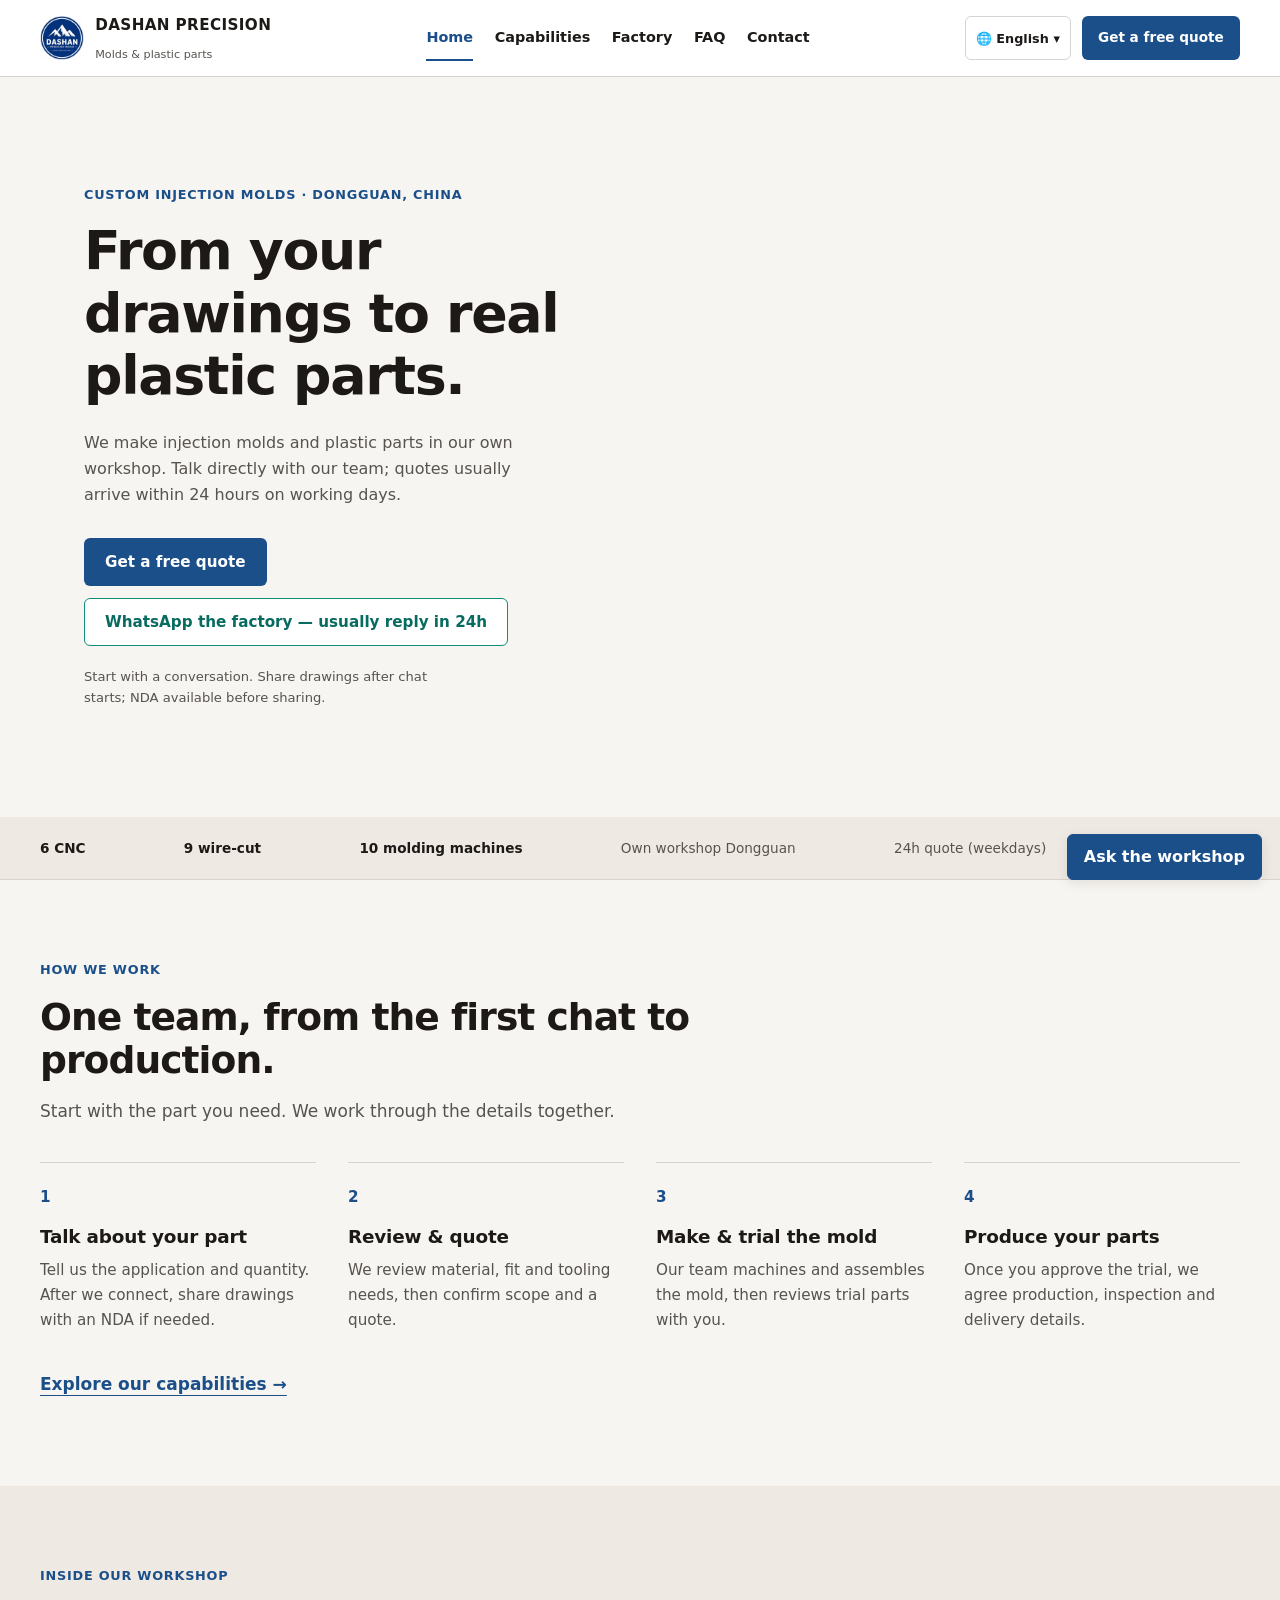
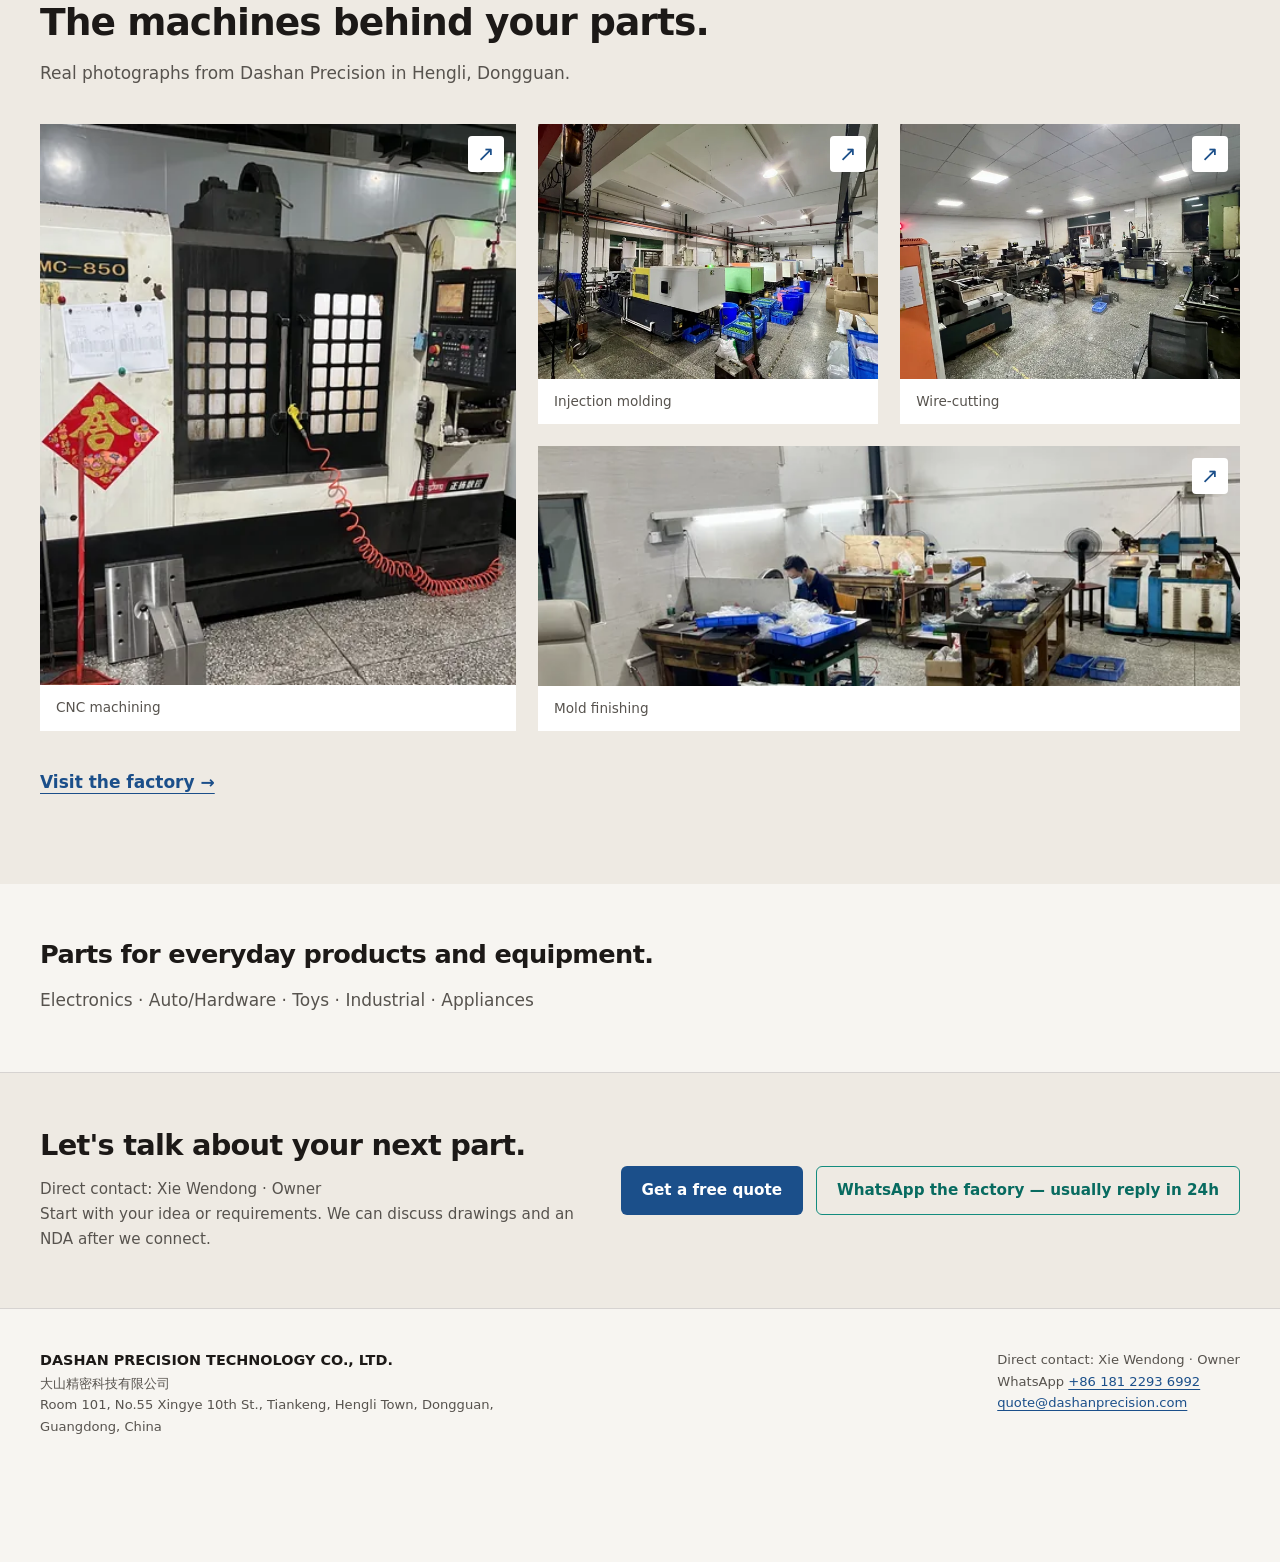
==== commit f4af0feb: "Merge pull request #4 from xie12240/codex/company-quote-email-20261006 Make quote@dashanprecision.co" ====
--- a/index.html
+++ b/index.html
@@ -16,7 +16,7 @@
 <meta name="twitter:image" content="https://www.dashanprecision.com/assets/images/factory/LOOGO.JPG.png">
 
 <script type="application/ld+json">
-{"@context":"https://schema.org","@graph":[{"@type":"Organization","name":"DASHAN Precision Technology Co., Ltd.","alternateName":"大山精密科技有限公司","description":"One-stop precision injection mold & injection molding manufacturer in Hengli, Dongguan, China.","email":"xie12240@gmail.com","telephone":"+86-181-2293-6992","address":{"@type":"PostalAddress","streetAddress":"Room 101, No.55 Xingye 10th St., Tiankeng, Hengli Town","addressLocality":"Dongguan","addressRegion":"Guangdong","addressCountry":"CN"},"foundingDate":"2021","areaServed":"Worldwide","@id":"https://www.dashanprecision.com/#organization","url":"https://www.dashanprecision.com/","logo":"https://www.dashanprecision.com/assets/images/factory/LOOGO.JPG.png"},{"@type":"WebSite","@id":"https://www.dashanprecision.com/#website","name":"DASHAN Precision","url":"https://www.dashanprecision.com/","publisher":{"@id":"https://www.dashanprecision.com/#organization"}}]}
+{"@context":"https://schema.org","@graph":[{"@type":"Organization","name":"DASHAN Precision Technology Co., Ltd.","alternateName":"大山精密科技有限公司","description":"One-stop precision injection mold & injection molding manufacturer in Hengli, Dongguan, China.","email":"quote@dashanprecision.com","telephone":"+86-181-2293-6992","address":{"@type":"PostalAddress","streetAddress":"Room 101, No.55 Xingye 10th St., Tiankeng, Hengli Town","addressLocality":"Dongguan","addressRegion":"Guangdong","addressCountry":"CN"},"foundingDate":"2021","areaServed":"Worldwide","@id":"https://www.dashanprecision.com/#organization","url":"https://www.dashanprecision.com/","logo":"https://www.dashanprecision.com/assets/images/factory/LOOGO.JPG.png"},{"@type":"WebSite","@id":"https://www.dashanprecision.com/#website","name":"DASHAN Precision","url":"https://www.dashanprecision.com/","publisher":{"@id":"https://www.dashanprecision.com/#organization"}}]}
 </script>
 
 <link rel="icon" type="image/x-icon" href="favicon.ico"><link rel="icon" type="image/png" sizes="32x32" href="favicon-32.png"><link rel="apple-touch-icon" href="apple-touch-icon.png">
@@ -73,11 +73,11 @@
 </main>
 <footer><div class="container">
   <div><b>DASHAN PRECISION TECHNOLOGY CO., LTD.</b><br>大山精密科技有限公司<br>Room 101, No.55 Xingye 10th St., Tiankeng, Hengli Town, Dongguan, Guangdong, China</div>
-  <div><p>Direct contact: Xie Wendong · Owner</p><p>WhatsApp <a href="https://wa.me/8618122936992" target="_blank" rel="noopener">+86 181 2293 6992</a></p><a href="mailto:xie12240@gmail.com?subject=Drawing%20for%20quote">xie12240@gmail.com</a></div>
+  <div><p>Direct contact: Xie Wendong · Owner</p><p>WhatsApp <a href="https://wa.me/8618122936992" target="_blank" rel="noopener">+86 181 2293 6992</a></p><a href="mailto:quote@dashanprecision.com?subject=Drawing%20for%20quote">quote@dashanprecision.com</a></div>
 </div></footer>
-<script src="js/main.js?v=20261006-1"></script>
+<script src="js/main.js?v=20261006-email"></script>
 <div class="m-cta"><a href="contact.html">Get a free quote</a><a href="https://wa.me/8618122936992" target="_blank" rel="noopener">WhatsApp</a></div>
-<script src="js/lang/zh.js?v=20261006-2"></script>
+<script src="js/lang/zh.js?v=20261006-email"></script>
 <script src="js/i18n.js?v=20261004-6"></script>
-<script src="js/chat.js?v=20261006-2"></script>
+<script src="js/chat.js?v=20261006-email"></script>
 </body></html>
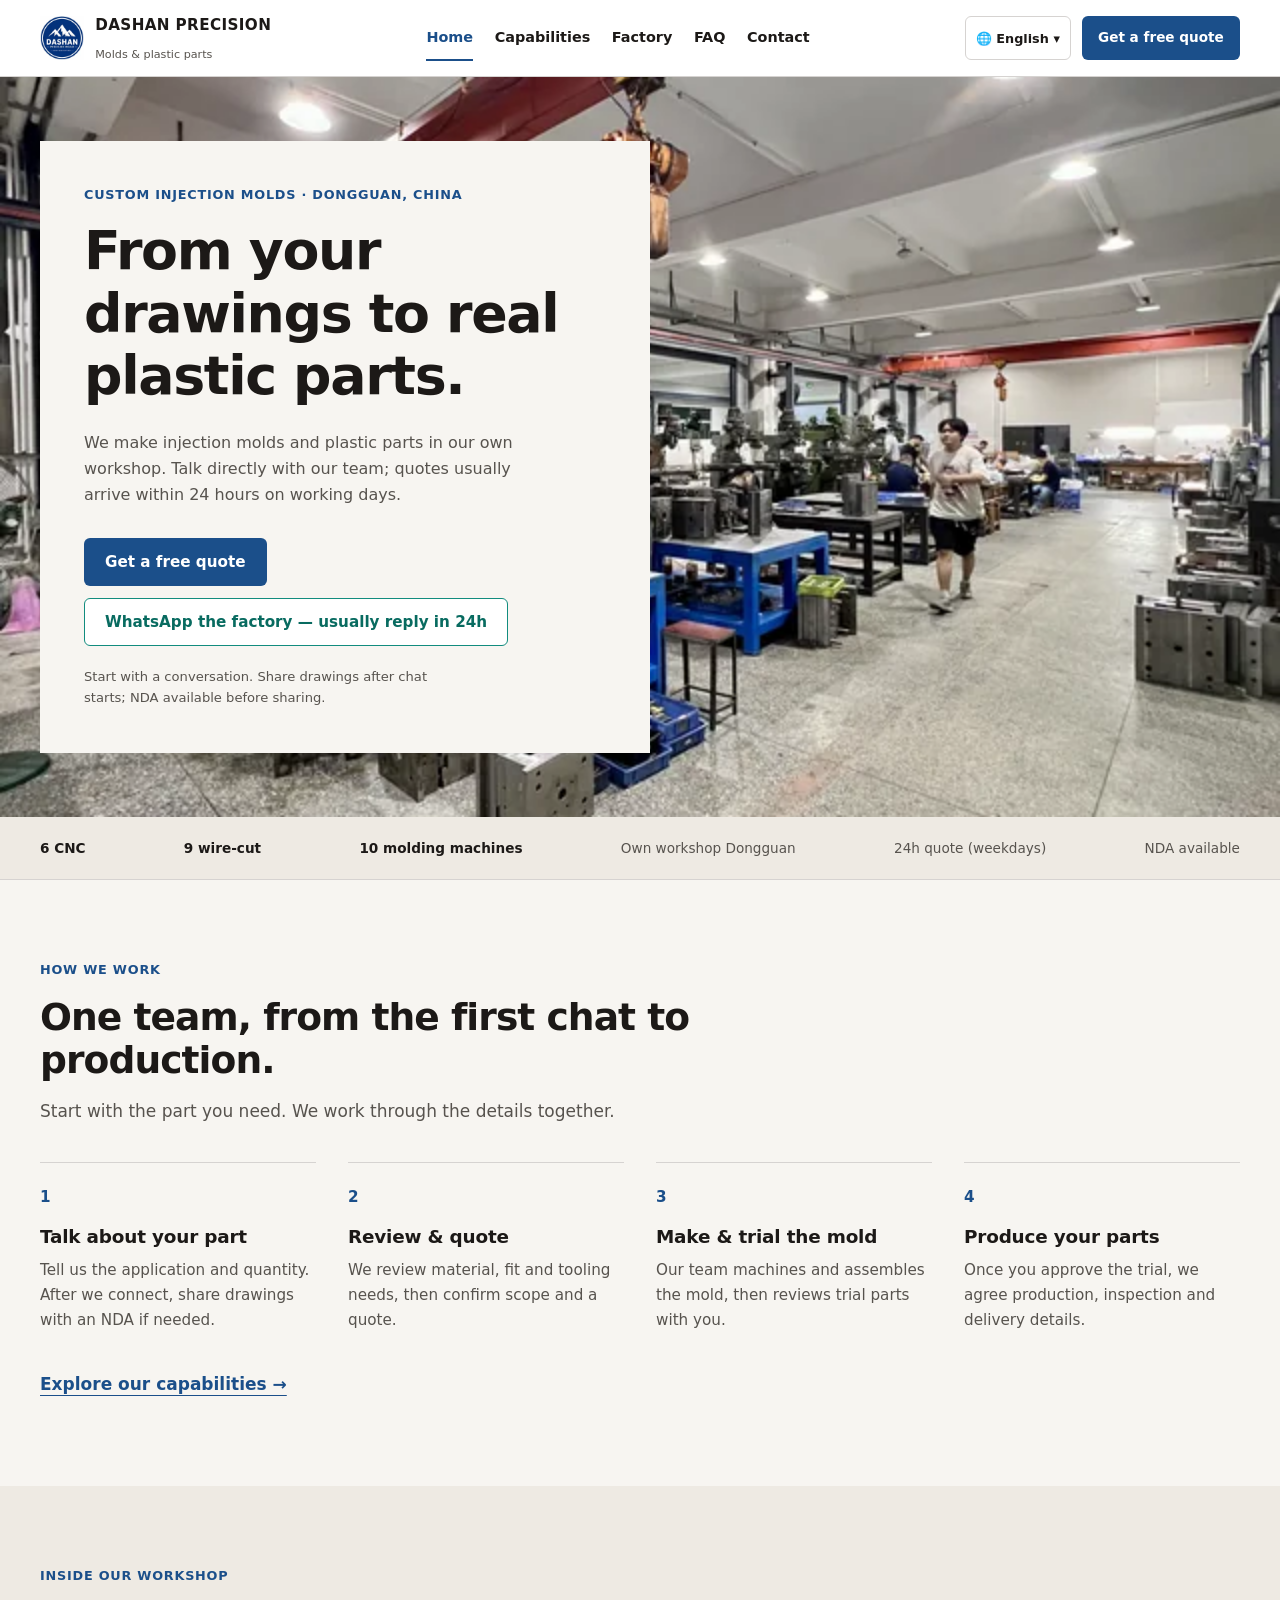
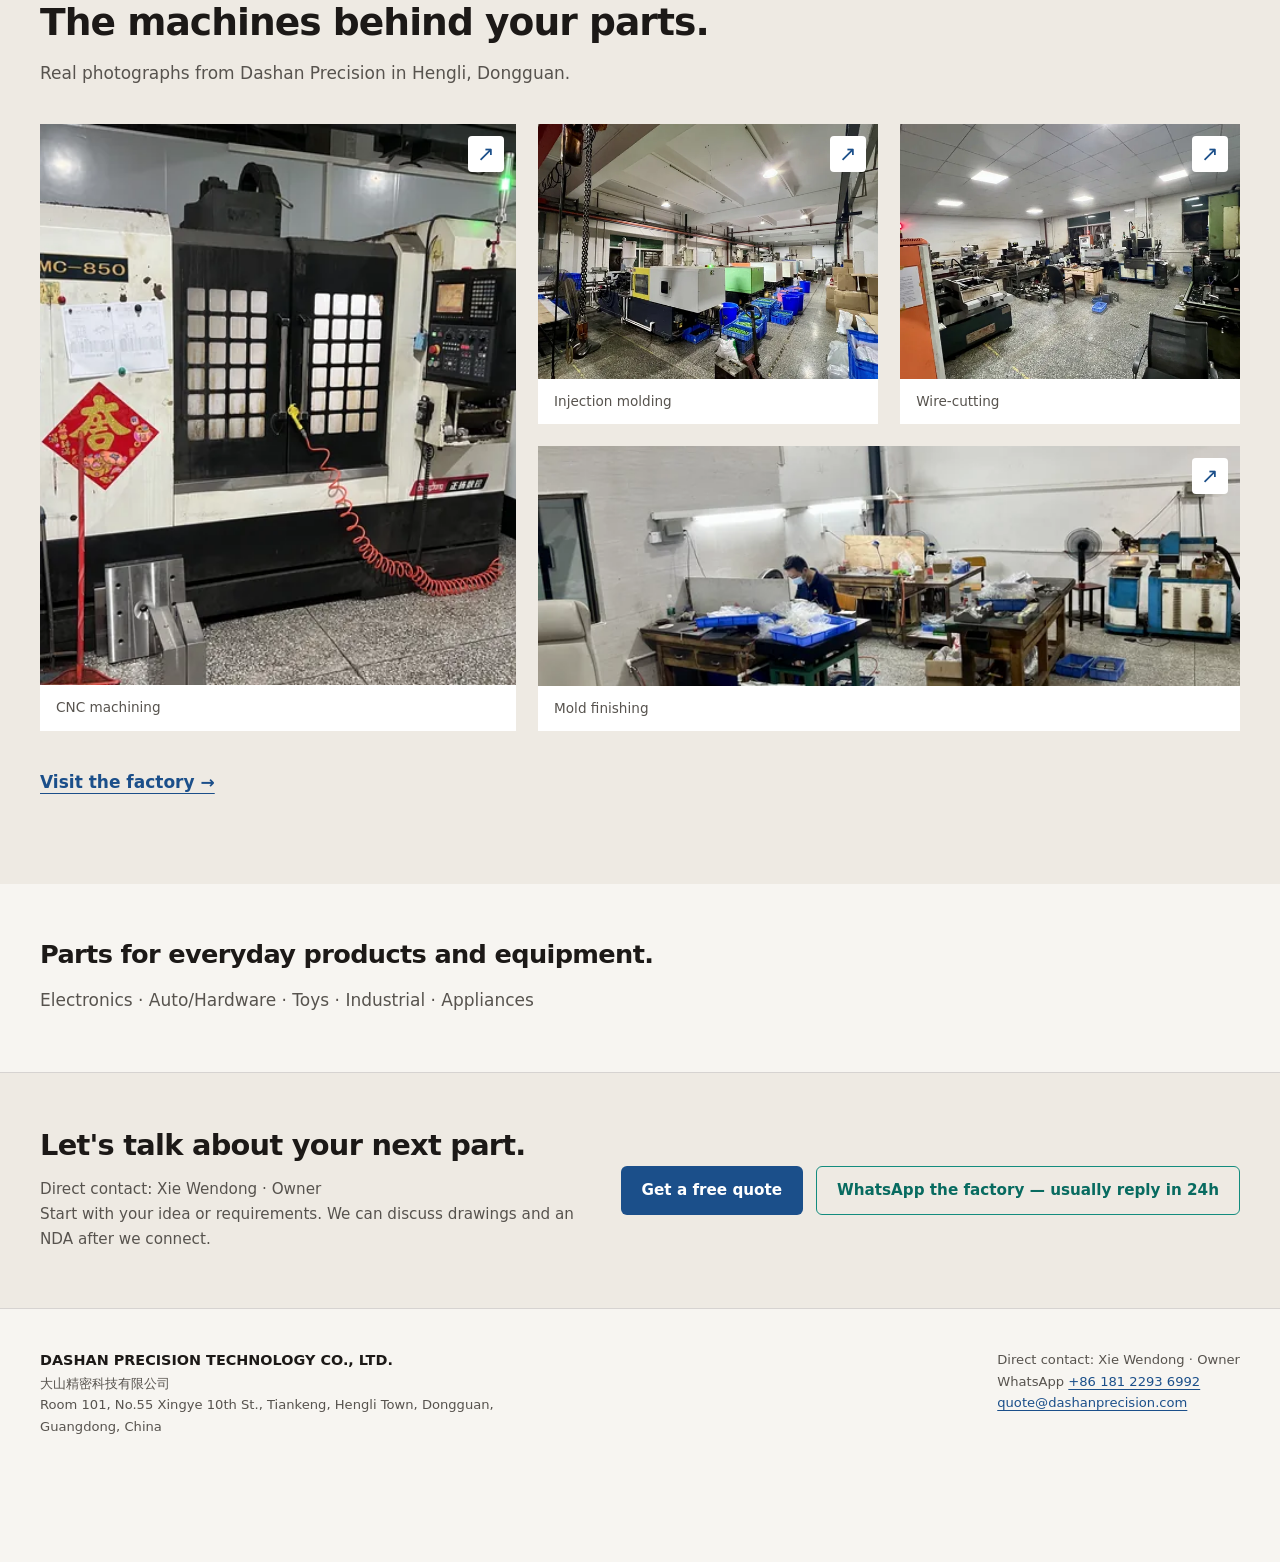
==== commit e3b30ed8: "Urgently disable site chat widget without changing the Worker" ====
--- a/index.html
+++ b/index.html
@@ -79,5 +79,4 @@
 <div class="m-cta"><a href="contact.html">Get a free quote</a><a href="https://wa.me/8618122936992" target="_blank" rel="noopener">WhatsApp</a></div>
 <script src="js/lang/zh.js?v=20261006-email"></script>
 <script src="js/i18n.js?v=20261004-6"></script>
-<script src="js/chat.js?v=20261006-email"></script>
 </body></html>
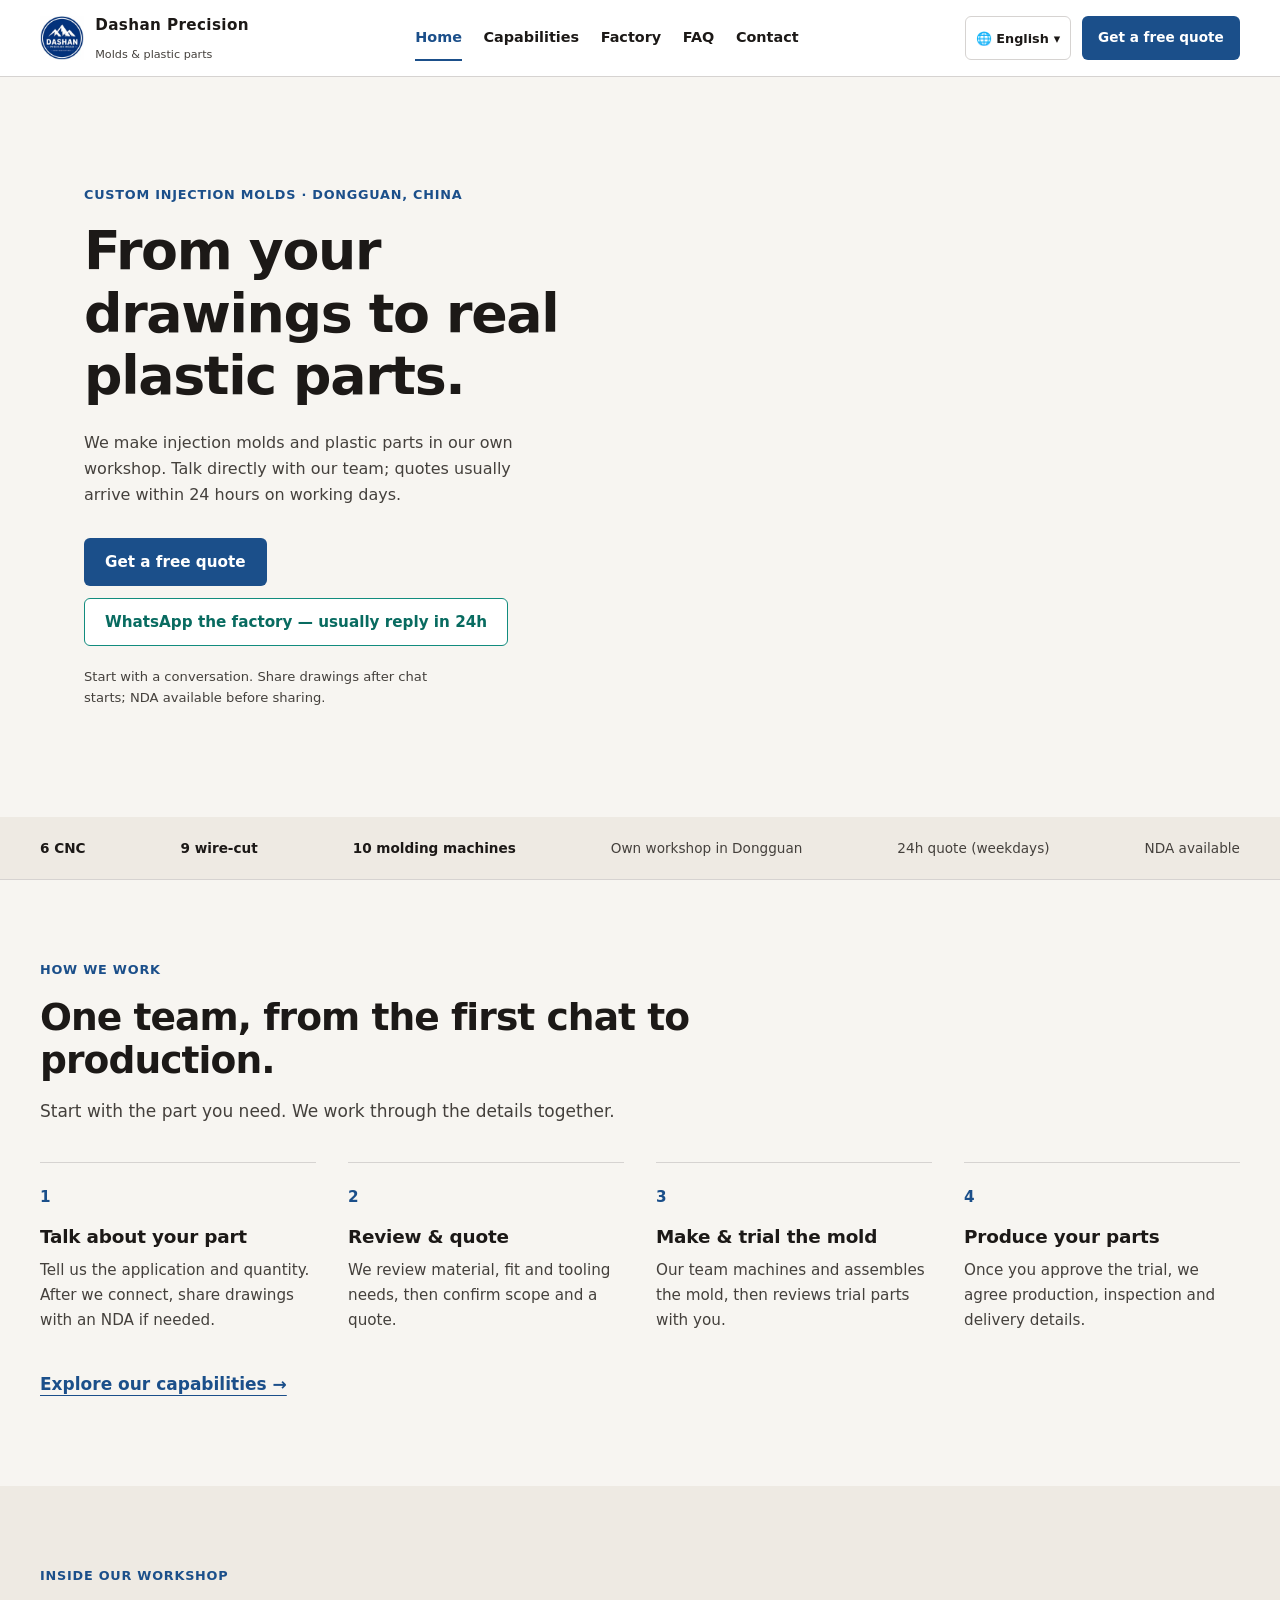
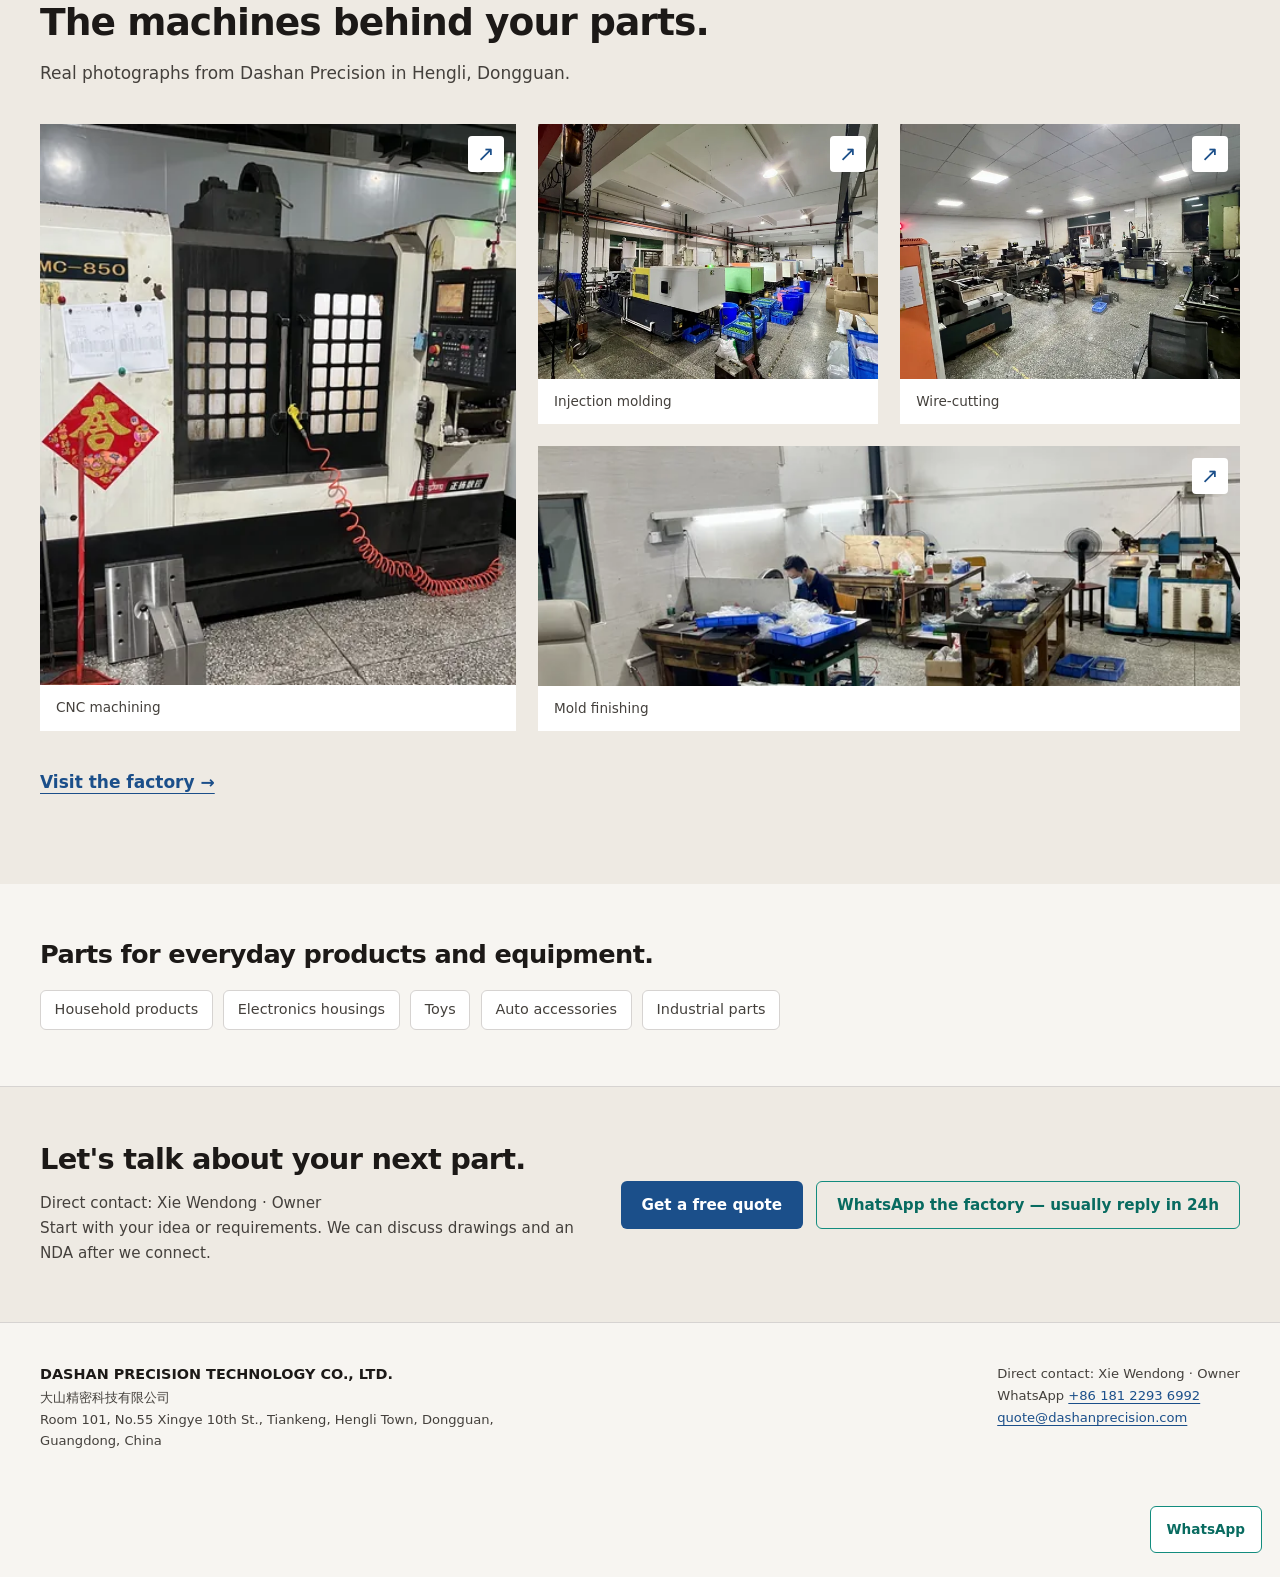
==== commit db57c2f1: "Clean contact actions, sharing metadata and public assets" ====
--- a/index.html
+++ b/index.html
@@ -4,30 +4,30 @@
 <meta charset="UTF-8">
 <meta name="viewport" content="width=device-width, initial-scale=1.0">
 <meta name="referrer" content="strict-origin-when-cross-origin">
-<title>Injection Mold Manufacturer in China | DASHAN Precision</title>
+<title>Injection Mold Manufacturer in China | Dashan Precision</title>
 <meta name="google-site-verification" content="CxDbq8Pp-N8JmvxLxAROfy2PLgCcijf3y_PEw8szIGc" />
 <meta name="description" content="Precision injection mold & injection molding manufacturer in Dongguan, China since 2021. Mold design, CNC, wire cutting, trial molding & mass production in-house. Free DFM, fast quote.">
-<meta property="og:title" content="Injection Mold Manufacturer in China | DASHAN Precision">
+<meta property="og:title" content="Injection Mold Manufacturer in China | Dashan Precision">
 <meta property="og:description" content="Precision injection mold & injection molding manufacturer in Dongguan, China since 2021. Mold design, CNC, wire cutting, trial molding & mass production in-house. Free DFM, fast quote.">
 <meta property="og:type" content="website">
 <meta property="og:url" content="https://www.dashanprecision.com/">
-<meta property="og:image" content="https://www.dashanprecision.com/assets/images/factory/LOOGO.JPG.png">
+<meta property="og:image" content="https://www.dashanprecision.com/assets/images/factory/workshop-hero-1600.webp">
 <meta name="twitter:card" content="summary_large_image">
-<meta name="twitter:image" content="https://www.dashanprecision.com/assets/images/factory/LOOGO.JPG.png">
+<meta name="twitter:image" content="https://www.dashanprecision.com/assets/images/factory/workshop-hero-1600.webp">
 
 <script type="application/ld+json">
-{"@context":"https://schema.org","@graph":[{"@type":"Organization","name":"DASHAN Precision Technology Co., Ltd.","alternateName":"大山精密科技有限公司","description":"One-stop precision injection mold & injection molding manufacturer in Hengli, Dongguan, China.","email":"quote@dashanprecision.com","telephone":"+86-181-2293-6992","address":{"@type":"PostalAddress","streetAddress":"Room 101, No.55 Xingye 10th St., Tiankeng, Hengli Town","addressLocality":"Dongguan","addressRegion":"Guangdong","addressCountry":"CN"},"foundingDate":"2021","areaServed":"Worldwide","@id":"https://www.dashanprecision.com/#organization","url":"https://www.dashanprecision.com/","logo":"https://www.dashanprecision.com/assets/images/factory/LOOGO.JPG.png"},{"@type":"WebSite","@id":"https://www.dashanprecision.com/#website","name":"DASHAN Precision","url":"https://www.dashanprecision.com/","publisher":{"@id":"https://www.dashanprecision.com/#organization"}}]}
+{"@context":"https://schema.org","@graph":[{"@type":"Organization","name":"DASHAN Precision Technology Co., Ltd.","alternateName":"大山精密科技有限公司","description":"One-stop precision injection mold & injection molding manufacturer in Hengli, Dongguan, China.","email":"quote@dashanprecision.com","telephone":"+86-181-2293-6992","address":{"@type":"PostalAddress","streetAddress":"Room 101, No.55 Xingye 10th St., Tiankeng, Hengli Town","addressLocality":"Dongguan","addressRegion":"Guangdong","addressCountry":"CN"},"foundingDate":"2021","areaServed":"Worldwide","@id":"https://www.dashanprecision.com/#organization","url":"https://www.dashanprecision.com/","logo":"https://www.dashanprecision.com/assets/images/factory/logo.webp"},{"@type":"WebSite","@id":"https://www.dashanprecision.com/#website","name":"Dashan Precision","url":"https://www.dashanprecision.com/","publisher":{"@id":"https://www.dashanprecision.com/#organization"}}]}
 </script>
 
 <link rel="icon" type="image/x-icon" href="favicon.ico"><link rel="icon" type="image/png" sizes="32x32" href="favicon-32.png"><link rel="apple-touch-icon" href="apple-touch-icon.png">
-<link rel="stylesheet" href="css/style.css?v=20261006-2">
+<link rel="stylesheet" href="css/style.css?v=20261006-3">
 <script src="js/experience.js" defer></script>
 <link rel="canonical" href="https://www.dashanprecision.com/">
 </head><body class="quiet-workshop">
 <a class="skip-link" href="#main-content">Skip to content</a>
 <header>
   <div class="container nav">
-    <a class="brand" href="/"><img src="assets/images/factory/logo.webp" alt="Dashan Precision logo" width="80" height="80"><span><span class="bname">DASHAN PRECISION</span><br><span class="btag">Molds &amp; plastic parts</span></span></a>
+    <a class="brand" href="/"><img src="assets/images/factory/logo.webp" alt="Dashan Precision logo" width="80" height="80"><span><span class="bname">Dashan Precision</span><br><span class="btag">Molds &amp; plastic parts</span></span></a>
     <button class="nav-toggle" aria-label="Menu">☰</button>
     <ul><li><a class="active" href="/">Home</a></li><li><a href="capabilities.html">Capabilities</a></li><li><a href="factory.html">Factory</a></li><li><a href="faq.html">FAQ</a></li><li><a href="contact.html">Contact</a></li></ul>
     <div class="nav-cta"><a class="btn btn-primary" href="contact.html">Get a free quote</a></div>
@@ -44,7 +44,7 @@
       <p class="hero-note">Start with a conversation. Share drawings after chat starts; NDA available before sharing.</p>
     </div></div>
   </section>
-  <div class="trust"><div class="container"><span><b>6 CNC</b></span><span><b>9 wire-cut</b></span><span><b>10 molding machines</b></span><span>Own workshop Dongguan</span><span>24h quote (weekdays)</span><span>NDA available</span></div></div>
+  <div class="trust"><div class="container"><span><b>6 CNC</b></span><span><b>9 wire-cut</b></span><span><b>10 molding machines</b></span><span>Own workshop in Dongguan</span><span>24h quote (weekdays)</span><span>NDA available</span></div></div>
   <section class="workflow"><div class="container">
     <div class="sec-head"><div class="kicker">How we work</div><h2>One team, from the first chat to production.</h2><p>Start with the part you need. We work through the details together.</p></div>
     <ol class="process">
@@ -59,13 +59,13 @@
     <div class="sec-head"><div class="kicker">Inside our workshop</div><h2>The machines behind your parts.</h2><p>Real photographs from Dashan Precision in Hengli, Dongguan.</p></div>
     <div class="gallery factory-grid">
       <figure class="g-item"><img src="assets/images/factory/cnc-960.webp" srcset="assets/images/factory/cnc-640.webp 640w, assets/images/factory/cnc-960.webp 960w" sizes="(max-width:680px) 92vw, 44vw" width="960" height="720" loading="lazy" decoding="async" alt="CNC machining area at Dashan Precision"><figcaption class="g-cap">CNC machining</figcaption></figure>
-      <figure class="g-item"><img src="assets/images/factory/injection-960.webp" srcset="assets/images/factory/injection-640.webp 640w, assets/images/factory/injection-960.webp 960w" sizes="(max-width:680px) 92vw, 44vw" width="960" height="720" loading="lazy" decoding="async" alt="Injection molding machines in the Dashan workshop"><figcaption class="g-cap">Injection molding</figcaption></figure>
+      <figure class="g-item"><img src="assets/images/factory/injection-960.webp" srcset="assets/images/factory/injection-640.webp 640w, assets/images/factory/injection-960.webp 960w" sizes="(max-width:680px) 92vw, 44vw" width="960" height="720" loading="lazy" decoding="async" alt="Injection molding machines in the Dashan Precision workshop"><figcaption class="g-cap">Injection molding</figcaption></figure>
       <figure class="g-item"><img src="assets/images/factory/wire-cut-960.webp" srcset="assets/images/factory/wire-cut-640.webp 640w, assets/images/factory/wire-cut-960.webp 960w" sizes="(max-width:680px) 92vw, 44vw" width="960" height="720" loading="lazy" decoding="async" alt="Precision wire-cutting area at Dashan Precision"><figcaption class="g-cap">Wire-cutting</figcaption></figure>
       <figure class="g-item"><img src="assets/images/factory/mold-finishing-960.webp" srcset="assets/images/factory/mold-finishing-640.webp 640w, assets/images/factory/mold-finishing-960.webp 960w" sizes="(max-width:680px) 92vw, 44vw" width="960" height="720" loading="lazy" decoding="async" alt="Mold finishing work area at Dashan Precision"><figcaption class="g-cap">Mold finishing</figcaption></figure>
     </div>
     <a class="text-link" href="factory.html">Visit the factory →</a>
   </div></section>
-  <section class="industries-line"><div class="container"><h2>Parts for everyday products and equipment.</h2><p>Electronics · Auto/Hardware · Toys · Industrial · Appliances</p></div></section>
+  <section class="industries-line"><div class="container"><h2>Parts for everyday products and equipment.</h2><ul class="industry-chips"><li>Household products</li><li>Electronics housings</li><li>Toys</li><li>Auto accessories</li><li>Industrial parts</li></ul></div></section>
   <section class="inq-band"><div class="container">
     <div><h2>Let's talk about your next part.</h2><p>Direct contact: Xie Wendong · Owner</p><p>Start with your idea or requirements. We can discuss drawings and an NDA after we connect.</p></div>
     <div class="inq-btns"><a class="btn btn-primary" href="contact.html">Get a free quote</a><a class="btn btn-ghost-inv" href="https://wa.me/8618122936992" target="_blank" rel="noopener">WhatsApp the factory — usually reply in 24h</a></div>
@@ -73,10 +73,11 @@
 </main>
 <footer><div class="container">
   <div><b>DASHAN PRECISION TECHNOLOGY CO., LTD.</b><br>大山精密科技有限公司<br>Room 101, No.55 Xingye 10th St., Tiankeng, Hengli Town, Dongguan, Guangdong, China</div>
-  <div><p>Direct contact: Xie Wendong · Owner</p><p>WhatsApp <a href="https://wa.me/8618122936992" target="_blank" rel="noopener">+86 181 2293 6992</a></p><a href="mailto:quote@dashanprecision.com?subject=Drawing%20for%20quote">quote@dashanprecision.com</a></div>
+  <div><p>Direct contact: Xie Wendong · Owner</p><p>WhatsApp <a href="https://wa.me/8618122936992" target="_blank" rel="noopener">+86 181 2293 6992</a></p><a href="mailto:quote@dashanprecision.com?subject=Quote%20inquiry%20from%20website">quote@dashanprecision.com</a></div>
 </div></footer>
-<script src="js/main.js?v=20261006-email"></script>
+<a class="wa-float" href="https://wa.me/8618122936992" target="_blank" rel="noopener">WhatsApp</a>
+<script src="js/main.js?v=20261006-3"></script>
 <div class="m-cta"><a href="contact.html">Get a free quote</a><a href="https://wa.me/8618122936992" target="_blank" rel="noopener">WhatsApp</a></div>
-<script src="js/lang/zh.js?v=20261006-email"></script>
+<script src="js/lang/zh.js?v=20261006-3"></script>
 <script src="js/i18n.js?v=20261004-6"></script>
 </body></html>
--- a/css/style.css
+++ b/css/style.css
@@ -1,6 +1,6 @@
 :root{
   --bg:#F7F5F1;--bg-card:#FFFFFF;--bg-soft:#EEEAE3;
-  --text:#1C1917;--text-muted:#57534E;--border:#D6D3D1;
+  --text:#1C1917;--text-muted:#44403C;--border:#D6D3D1;
   --primary:#1B4F8A;--primary-hover:#163F6E;--accent-wa:#128C7E;
   --ink:var(--text);--muted:var(--text-muted);--light:var(--bg-soft);
   --line:var(--border);--navy:var(--text);--navy2:var(--primary);
@@ -21,7 +21,7 @@
 .kicker{font-size:.8rem;line-height:1.5;font-weight:650;color:var(--primary);margin-bottom:1rem;letter-spacing:.06em;text-transform:uppercase}
 .sec-head{max-width:720px;margin-bottom:2.3rem}
 .text-link{display:inline-block;color:var(--primary);font-weight:600;margin-top:1.8rem;padding:.5rem 0;text-decoration:underline;text-underline-offset:.3em}
-.btn{display:inline-flex;align-items:center;justify-content:center;min-height:44px;padding:.75rem 1.25rem;border-radius:6px;border:1px solid transparent;font:600 .95rem/1.45 system-ui,sans-serif;text-align:center;cursor:pointer;transition:background-color .15s,color .15s}
+.btn{display:inline-flex;align-items:center;justify-content:center;min-height:44px;padding:.75rem 1.25rem;border-radius:6px;border:1px solid transparent;font:600 .95rem/1.45 system-ui,sans-serif;text-align:center;text-decoration:none;cursor:pointer;transition:background-color .15s,color .15s}
 .btn-primary{background:var(--primary);color:#fff}
 .btn-primary:hover{background:var(--primary-hover)}
 .btn-outline,.btn-ghost{background:var(--bg-card);border-color:var(--border);color:var(--primary)}
@@ -32,7 +32,7 @@
 :focus-visible{outline:3px solid var(--primary);outline-offset:4px}
 .skip-link{position:fixed;top:-100px;left:1rem;z-index:100;background:var(--bg-card);color:var(--primary);padding:.7rem 1rem;border:2px solid var(--primary)}
 .skip-link:focus{top:.5rem}
-/* Layer order: header 50, sticky quote bar 60; chat uses 70/71. */
+/* Contact actions stay in the document flow so they cannot cover page content. */
 header{position:sticky;top:0;z-index:50;background:var(--bg-card);border-bottom:1px solid var(--border)}
 .nav{display:flex;align-items:center;justify-content:space-between;gap:1.2rem;min-height:76px}
 .brand{display:flex;align-items:center;gap:.7rem;flex-shrink:0}
@@ -83,6 +83,8 @@
 .industries-line{padding:56px 0}
 .industries-line h2{font-size:1.6rem;max-width:none}
 .industries-line p{line-height:1.9}
+.industry-chips{display:flex;flex-wrap:wrap;gap:.65rem;list-style:none;margin-top:1.3rem}
+.industry-chips li{padding:.45rem .85rem;border:1px solid var(--border);border-radius:6px;background:var(--bg-card);color:var(--text-muted);font-size:.9rem}
 .grid{display:grid;gap:1.4rem}
 .cards,.industry-details{grid-template-columns:repeat(2,minmax(0,1fr))}
 .card{padding:1.5rem;background:var(--bg-card);border:1px solid var(--border);border-radius:6px}
@@ -116,8 +118,9 @@
 .field label,#draft-preview label{display:block;font-size:.88rem;font-weight:600;margin-bottom:.4rem;color:var(--text)}
 .field input,.field select,.field textarea,#draft-message{width:100%;min-height:44px;padding:.75rem;border:1px solid var(--border);border-radius:6px;background:var(--bg-card);color:var(--text);font:1rem/1.5 system-ui,sans-serif}
 .field textarea{min-height:140px;resize:vertical}
+.field input::placeholder,.field textarea::placeholder{color:var(--text-muted);opacity:1}
 .hint{font-size:.8rem;color:var(--text-muted);margin-top:.55rem}
-.hint a{color:var(--primary)}
+.hint a{color:var(--primary);text-decoration:underline;text-underline-offset:.2em}
 .cbox{padding:1.7rem;background:var(--bg-soft);border-radius:6px}
 .cbox h2{font-size:1.5rem}
 .cbox p{font-size:.92rem;margin:.8rem 0}
@@ -134,13 +137,14 @@
 .inq-band h2{font-size:1.8rem;max-width:none}
 .inq-band p{font-size:.95rem;max-width:56ch}
 .inq-btns{display:flex;flex-wrap:wrap;gap:.8rem}
-footer{padding:40px 0 100px;background:var(--bg);font-size:.82rem;color:var(--text-muted)}
+footer{padding:40px 0 30px;background:var(--bg);font-size:.82rem;color:var(--text-muted)}
 footer>.container{display:flex;justify-content:space-between;gap:2rem;flex-wrap:wrap;padding-bottom:1.5rem}
 footer>.container>div:first-child{max-width:58ch}
 footer b{color:var(--text);font-size:.9rem}
 footer a{color:var(--primary);text-decoration:underline;text-underline-offset:.2em}
+footer a.btn,.inq-band a.btn{text-decoration:none}
 footer .inq-band{margin-top:1.2rem}
-.wa-float{position:fixed;right:18px;bottom:84px;z-index:60;padding:.7rem 1rem;min-height:44px;background:var(--bg-card);border:1px solid var(--accent-wa);color:#086B60;border-radius:6px;font-size:.85rem;font-weight:600}
+.wa-float{display:table;margin:0 18px 24px auto;padding:.7rem 1rem;min-height:44px;background:var(--bg-card);border:1px solid var(--accent-wa);color:#086B60;border-radius:6px;font-size:.85rem;font-weight:600}
 .m-cta{display:none}
 .photo-open{position:absolute;inset:0;width:100%;height:100%;background:transparent;border:0;cursor:zoom-in}
 .photo-open::after{content:'↗';position:absolute;right:12px;top:12px;display:grid;place-items:center;width:36px;height:36px;background:var(--bg-card);color:var(--primary);border-radius:4px;font-size:1.3rem}
@@ -149,7 +153,7 @@
 .photo-dialog img{width:100%;max-height:72dvh;object-fit:contain}
 .photo-dialog p{padding-top:12px}
 .photo-dialog>button{position:absolute;right:10px;top:6px;min-width:44px;min-height:44px;border:0;background:var(--bg);color:var(--text);font-size:2rem;cursor:pointer}
-section[id]{scroll-margin-top:90px}
+section[id],#rfq{scroll-margin-top:90px}
 @media(max-width:1100px){.nav{gap:.7rem}.nav>ul{gap:.85rem}.brand .btag{display:none}.brand .bname{font-size:.85rem}}
 @media(max-width:1040px){
   .nav-toggle{display:block;margin-left:auto}
@@ -168,7 +172,6 @@
   .about-grid,.why-grid,.contact-grid{grid-template-columns:1fr}
 }
 @media(max-width:680px){
-  body{padding-bottom:calc(72px + env(safe-area-inset-bottom))}
   .container{width:calc(100% - 32px)}
   section{padding:52px 0}
   .nav{min-height:68px;gap:.5rem}
@@ -196,7 +199,8 @@
   .page-intro{padding:42px 0}
   footer{padding-bottom:30px}
   .wa-float{display:none}
-  .m-cta{position:fixed;display:flex;inset:auto 0 0;z-index:60;background:var(--bg-card);border-top:1px solid var(--border);gap:8px;padding:10px 12px calc(10px + env(safe-area-inset-bottom))}
+  .contact-page .wa-float{display:table}
+  .m-cta{display:flex;background:var(--bg-card);border-top:1px solid var(--border);gap:8px;padding:10px 12px calc(10px + env(safe-area-inset-bottom))}
   .m-cta a{display:flex;align-items:center;justify-content:center;min-height:48px;flex:1;border-radius:6px;padding:.65rem .5rem;font-size:.88rem;line-height:1.4;font-weight:600;text-align:center}
   .m-cta a:first-child{background:var(--primary);color:#fff}
   .m-cta a:last-child{background:var(--bg-card);border:1px solid var(--accent-wa);color:#086B60}
